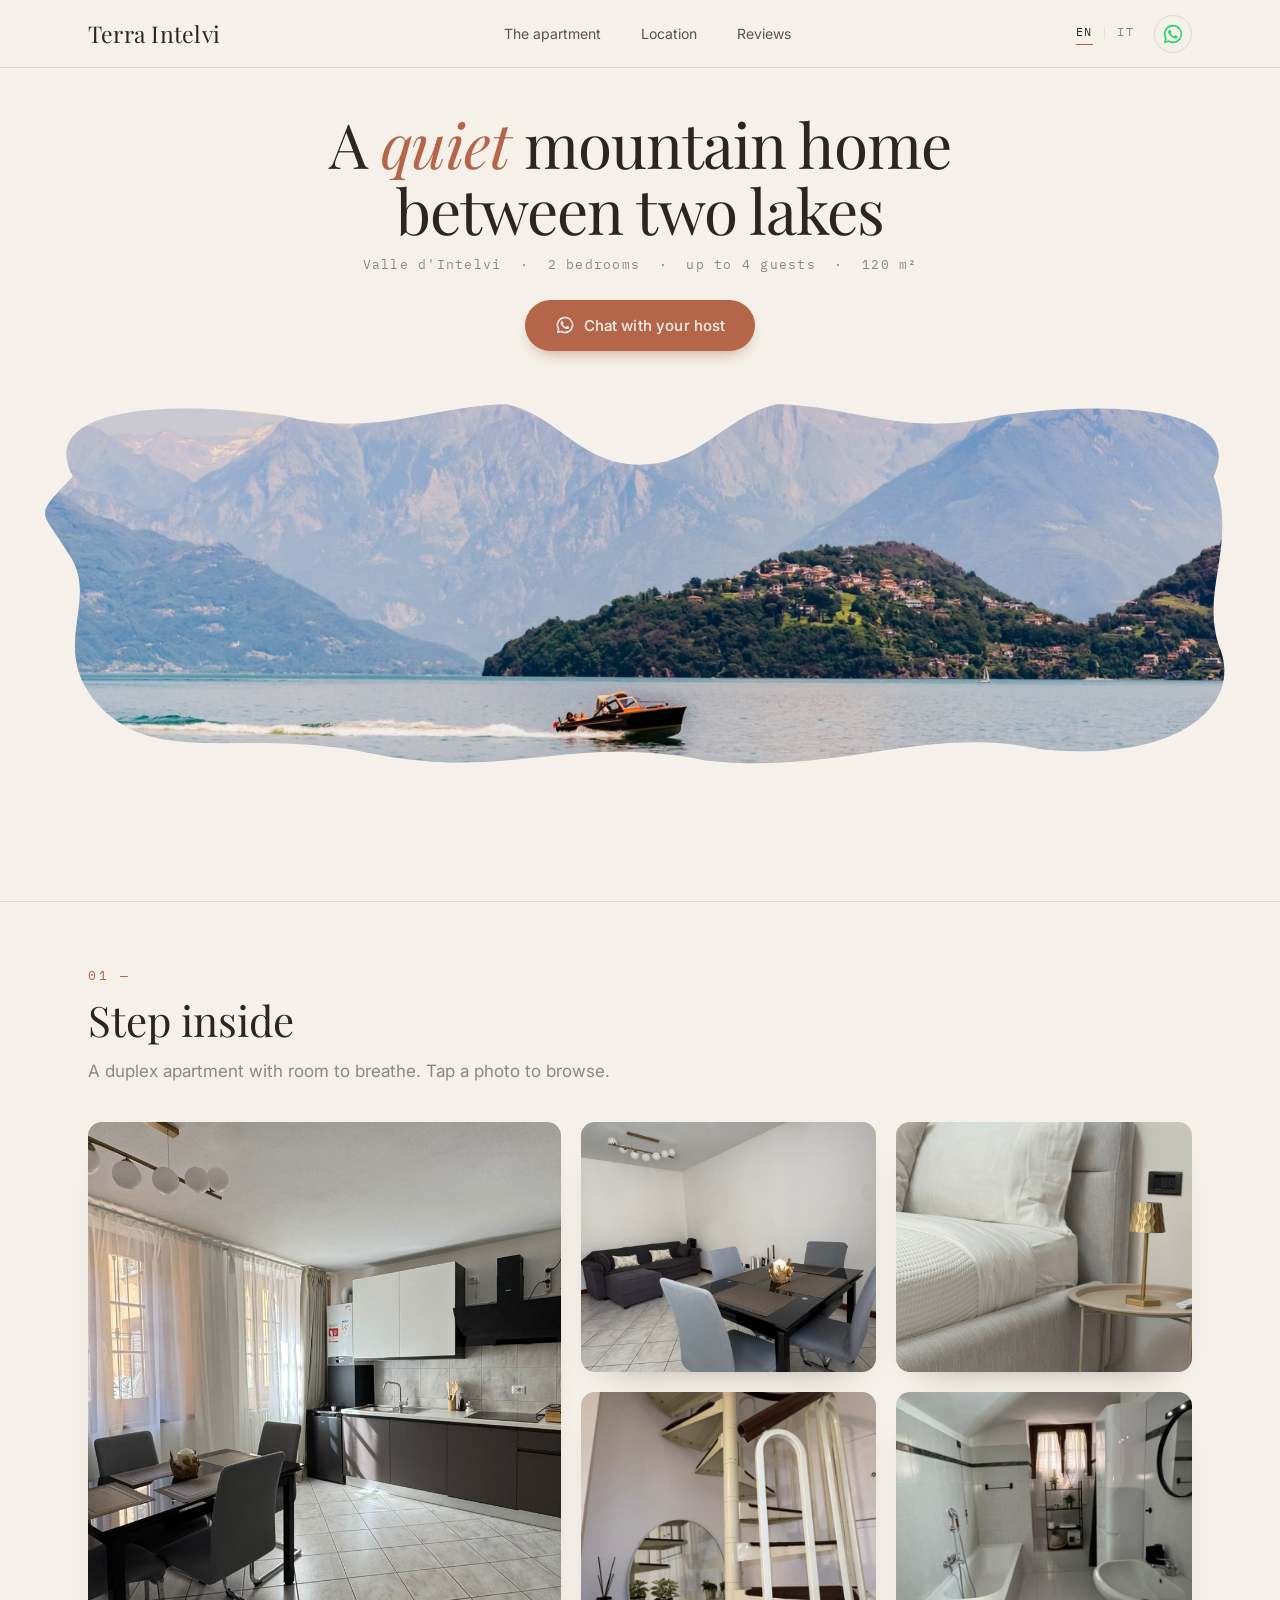
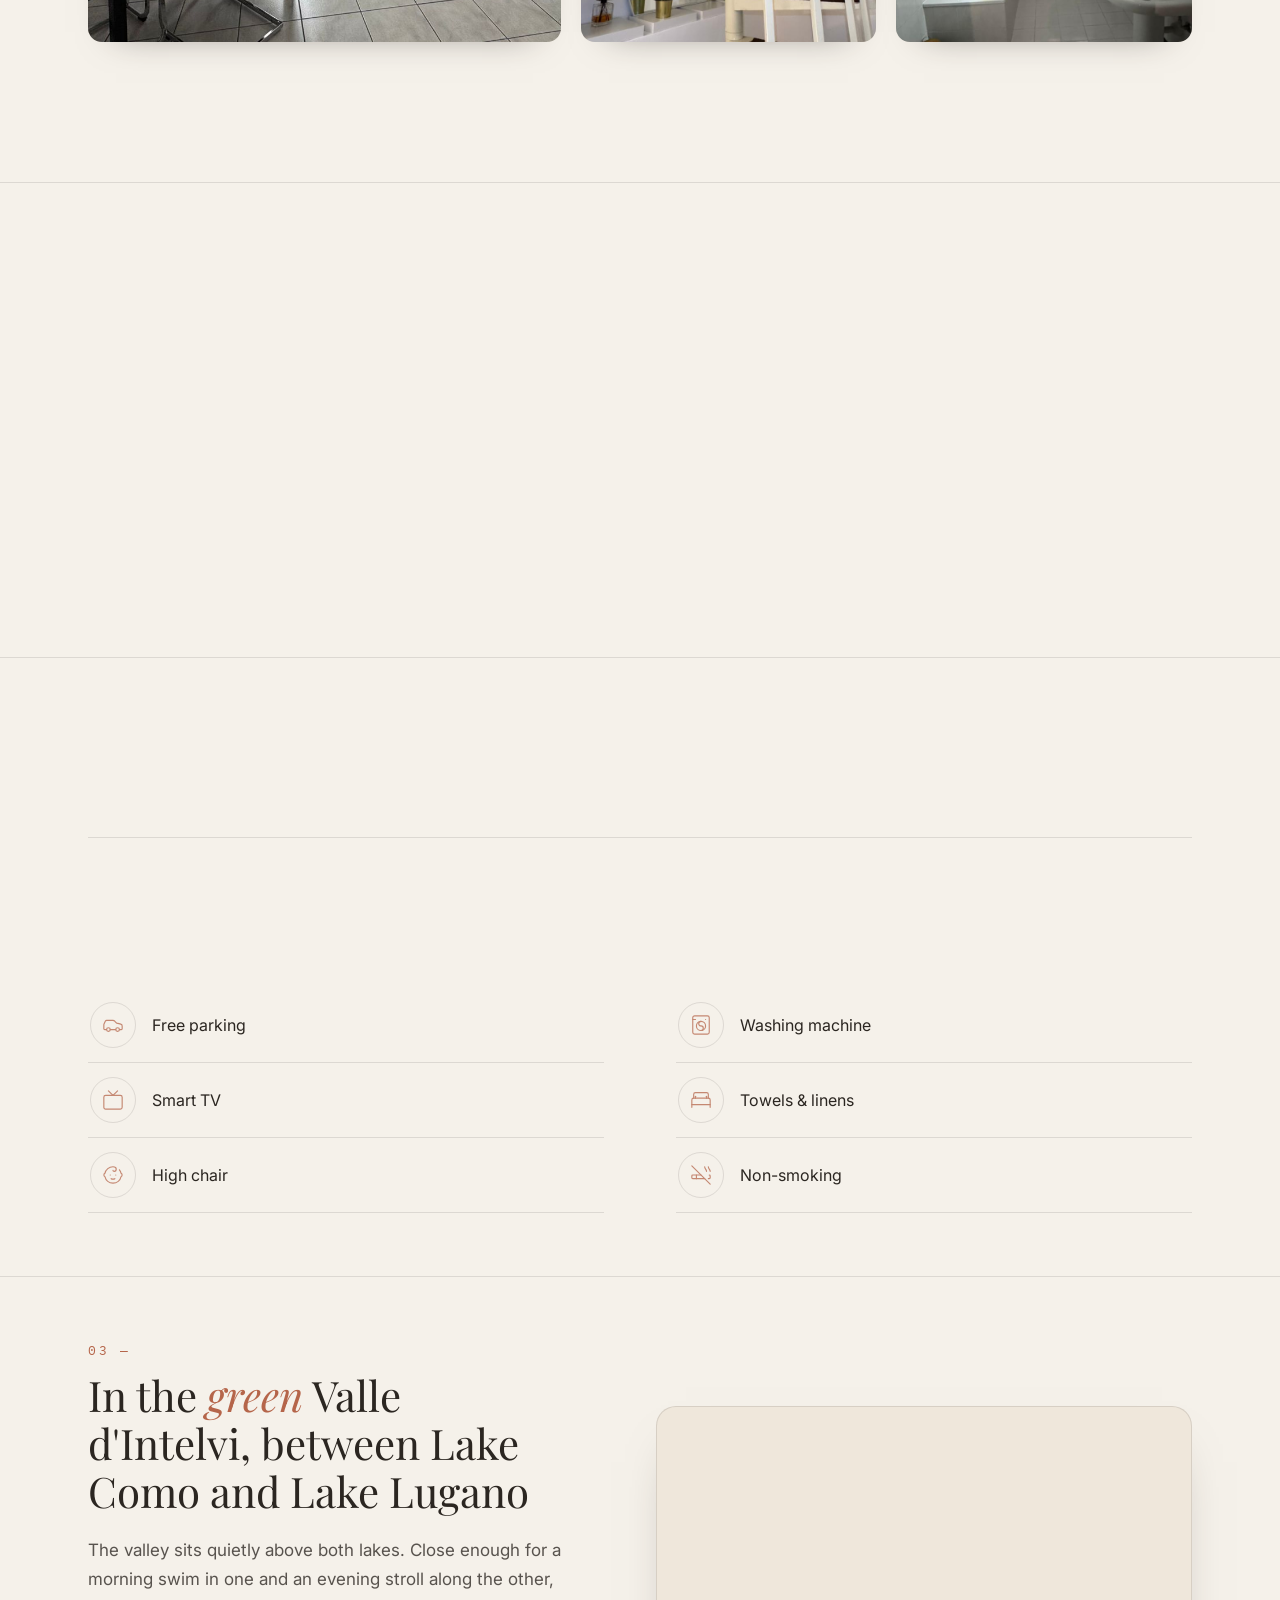
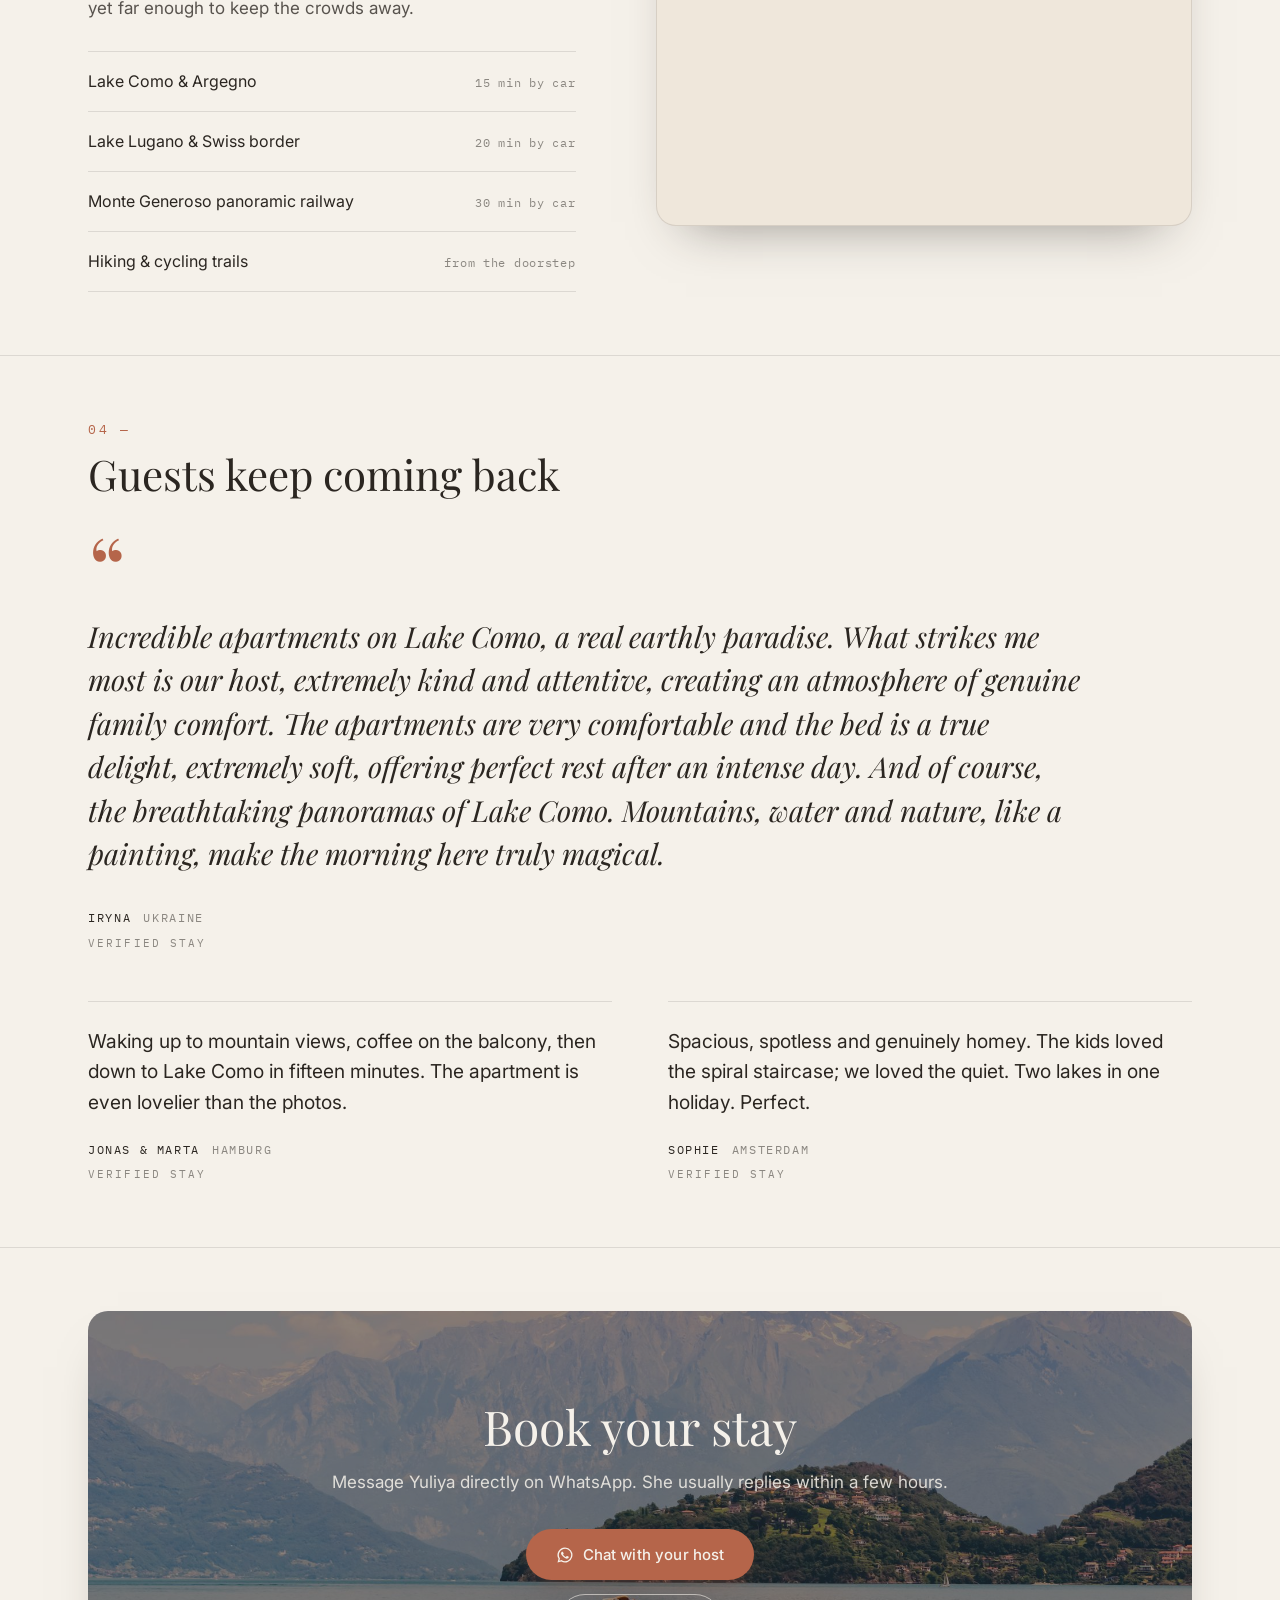
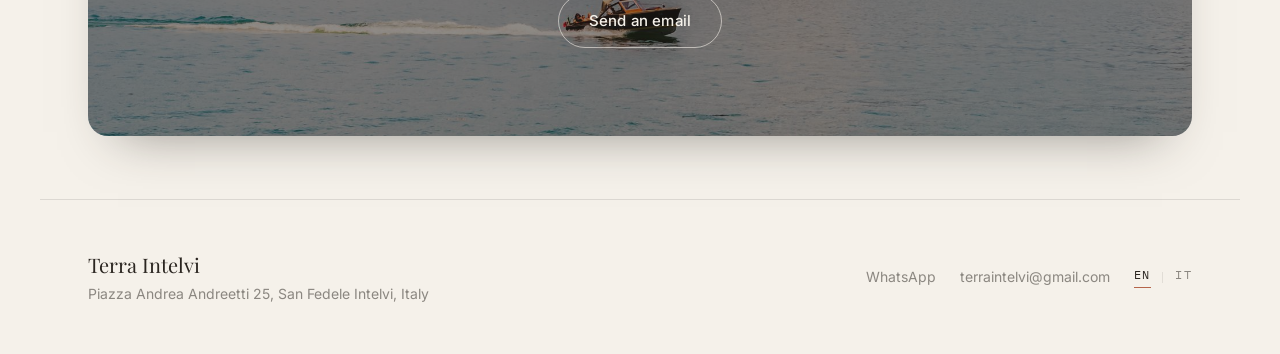
==== Terra Intelvi Landing Page/site/index.html @ f1ad4a48 "Add Google Search Console verification meta tag Co-Authored-By: Claude Opus 5 <noreply@anthropic.com" ====
<!DOCTYPE html>
<html lang="en">
<head>
  <meta charset="UTF-8">
  <meta name="viewport" content="width=device-width, initial-scale=1.0">
  <title>Terra Intelvi — Apartment in Valle d'Intelvi, near Lake Como</title>
  <meta name="description" content="A calm 120m² family apartment between Lake Como and Lake Lugano. Two bedrooms, up to four guests, warm welcome.">
  <meta name="google-site-verification" content="zpuRRS3Jcu4MTK29QXuSIWOsKCP_oNe7l4B52bhbvH0" />
  <!-- Open Graph for link previews (WhatsApp, iMessage, etc.) -->
  <meta property="og:type" content="website">
  <meta property="og:title" content="Terra Intelvi — Apartment in Valle d'Intelvi, near Lake Como">
  <meta property="og:description" content="A calm 120m² family apartment between Lake Como and Lake Lugano. Two bedrooms, up to four guests, warm welcome.">
  <meta property="og:image" content="images/stock/hero-lake.jpg">
  <!-- Favicon: warm paper background, clay TI monogram -->
  <link rel="icon" href="data:image/svg+xml,%3Csvg xmlns='http://www.w3.org/2000/svg' viewBox='0 0 64 64'%3E%3Crect width='64' height='64' rx='14' fill='%23F5F1EA'/%3E%3Ctext x='32' y='43' text-anchor='middle' font-family='Georgia,serif' font-size='30' fill='%23B5654A'%3ETI%3C/text%3E%3C/svg%3E">
  <link rel="preconnect" href="https://fonts.googleapis.com">
  <link rel="preconnect" href="https://fonts.gstatic.com" crossorigin>
  <link href="https://fonts.googleapis.com/css2?family=Playfair+Display:ital,wght@0,400..700;1,400..700&family=Inter:wght@400;500;600&family=IBM+Plex+Mono:wght@400;500&display=swap" rel="stylesheet">
  <link rel="stylesheet" href="styles.css">
</head>
<body>

  <!-- ================= 1. HEADER ================= -->
  <header class="header">
    <div class="container header__inner">
      <a href="#" class="header__brand">Terra Intelvi</a>
      <nav class="header__nav" aria-label="Main">
        <a href="#gallery" data-en="The apartment" data-it="L'appartamento">The apartment</a>
        <a href="#location" data-en="Location" data-it="Dove siamo">Location</a>
        <a href="#reviews" data-en="Reviews" data-it="Recensioni">Reviews</a>
      </nav>
      <div class="header__right">
        <!-- Language toggle — page content only. The WhatsApp icon beside it is
             a separate link and is never part of this switch. -->
        <div class="lang" aria-label="Language">
          <a href="#" data-lang="en" class="is-active" aria-current="true">EN</a>
          <span class="lang__sep">|</span>
          <a href="#" data-lang="it">IT</a>
        </div>
        <a class="btn btn--icon-round" href="https://wa.me/393281196434" target="_blank" rel="noopener" aria-label="Chat with your host on WhatsApp" data-en-aria-label="Chat with your host on WhatsApp" data-it-aria-label="Scrivi al tuo host su WhatsApp">
          <svg width="22" height="22" viewBox="0 0 24 24" fill="currentColor" aria-hidden="true"><path d="M12 2a10 10 0 0 0-8.6 15.1L2 22l5-1.3A10 10 0 1 0 12 2Zm0 18.2a8.2 8.2 0 0 1-4.2-1.2l-.3-.2-3 .8.8-2.9-.2-.3A8.2 8.2 0 1 1 12 20.2Zm4.5-6.1c-.2-.1-1.5-.7-1.7-.8-.2-.1-.4-.1-.6.1-.2.2-.6.8-.8 1-.1.2-.3.2-.5.1a6.7 6.7 0 0 1-3.4-2.9c-.2-.4.3-.4.7-1.3 0-.2 0-.3-.1-.5l-.8-1.8c-.2-.5-.4-.4-.6-.4h-.5c-.2 0-.5.1-.7.3-.9.9-1.1 2.2-.2 3.9a12 12 0 0 0 4.6 4.3c1.7.8 2.4.8 3.2.7.5-.1 1.5-.6 1.7-1.2.2-.6.2-1.1.1-1.2 0-.1-.2-.2-.4-.3Z"/></svg>
        </a>
      </div>
    </div>
  </header>

  <main>

    <!-- ================= 2. HERO ================= -->
    <section class="hero container" aria-label="Terra Intelvi">
      <h1 class="hero__title" data-en="A <em>quiet</em> mountain home<br>between two lakes" data-it="Una <em>tranquilla</em> casa di montagna<br>tra due laghi">A <em>quiet</em> mountain home<br>between two lakes</h1>
      <p class="hero__meta" data-en="Valle d'Intelvi &nbsp;&middot;&nbsp; 2 bedrooms &nbsp;&middot;&nbsp; up to 4 guests &nbsp;&middot;&nbsp; 120 m&sup2;" data-it="Valle d'Intelvi &nbsp;&middot;&nbsp; 2 camere &nbsp;&middot;&nbsp; fino a 4 ospiti &nbsp;&middot;&nbsp; 120 m&sup2;">Valle d'Intelvi &nbsp;&middot;&nbsp; 2 bedrooms &nbsp;&middot;&nbsp; up to 4 guests &nbsp;&middot;&nbsp; 120 m&sup2;</p>
      <!-- CTA sits on clean paper between the meta line and the photo -->
      <div class="hero__cta">
        <a class="btn btn--clay" href="https://wa.me/393281196434" target="_blank" rel="noopener">
          <svg width="20" height="20" viewBox="0 0 24 24" fill="currentColor" aria-hidden="true"><path d="M12 2a10 10 0 0 0-8.6 15.1L2 22l5-1.3A10 10 0 1 0 12 2Zm0 18.2a8.2 8.2 0 0 1-4.2-1.2l-.3-.2-3 .8.8-2.9-.2-.3A8.2 8.2 0 1 1 12 20.2Zm4.5-6.1c-.2-.1-1.5-.7-1.7-.8-.2-.1-.4-.1-.6.1-.2.2-.6.8-.8 1-.1.2-.3.2-.5.1a6.7 6.7 0 0 1-3.4-2.9c-.2-.4.3-.4.7-1.3 0-.2 0-.3-.1-.5l-.8-1.8c-.2-.5-.4-.4-.6-.4h-.5c-.2 0-.5.1-.7.3-.9.9-1.1 2.2-.2 3.9a12 12 0 0 0 4.6 4.3c1.7.8 2.4.8 3.2.7.5-.1 1.5-.6 1.7-1.2.2-.6.2-1.1.1-1.2 0-.1-.2-.2-.4-.3Z"/></svg>
          <span data-en="Chat with your host" data-it="Scrivi al tuo host">Chat with your host</span>
        </a>
      </div>
      <div class="hero__figure">
        <!-- Organic wavy-blob cutout with a slow breathing morph (SMIL, 7s loop).
             The clipPath is in objectBoundingBox units so one path fits any frame
             size; the photo is oversized inside it so the slow scroll parallax
             (script.js) never exposes an edge. -->
        <svg class="hero__clip" width="0" height="0" aria-hidden="true" focusable="false">
          <defs>
            <clipPath id="heroWave" clipPathUnits="objectBoundingBox">
              <path d="M 0.05,0.1939 C 0.0125,0.051 0.1083,0.0204 0.2083,0.0918 C 0.2833,0.1469 0.3333,0.0408 0.3917,0.0653 C 0.4333,0.0857 0.45,0.1939 0.5,0.1939 C 0.55,0.1939 0.5667,0.0857 0.6083,0.0653 C 0.6667,0.0408 0.7167,0.1469 0.7917,0.0918 C 0.8917,0.0204 0.99,0.051 0.9567,0.1939 C 0.975,0.3469 0.9417,0.4388 0.9667,0.5612 C 0.99,0.6939 0.9333,0.8469 0.825,0.7857 C 0.7333,0.7347 0.6667,0.8735 0.5583,0.8122 C 0.45,0.751 0.4,0.8816 0.2917,0.8204 C 0.1833,0.7592 0.1083,0.8571 0.06,0.7184 C 0.0183,0.5918 0.065,0.4898 0.0367,0.3878 C 0.015,0.2857 0.0183,0.2857 0.05,0.1939 Z">
                <animate attributeName="d" dur="7s" repeatCount="indefinite" calcMode="spline" keyTimes="0;0.5;1" keySplines="0.4 0 0.6 1;0.4 0 0.6 1"
                  values="M 0.05,0.1939 C 0.0125,0.051 0.1083,0.0204 0.2083,0.0918 C 0.2833,0.1469 0.3333,0.0408 0.3917,0.0653 C 0.4333,0.0857 0.45,0.1939 0.5,0.1939 C 0.55,0.1939 0.5667,0.0857 0.6083,0.0653 C 0.6667,0.0408 0.7167,0.1469 0.7917,0.0918 C 0.8917,0.0204 0.99,0.051 0.9567,0.1939 C 0.975,0.3469 0.9417,0.4388 0.9667,0.5612 C 0.99,0.6939 0.9333,0.8469 0.825,0.7857 C 0.7333,0.7347 0.6667,0.8735 0.5583,0.8122 C 0.45,0.751 0.4,0.8816 0.2917,0.8204 C 0.1833,0.7592 0.1083,0.8571 0.06,0.7184 C 0.0183,0.5918 0.065,0.4898 0.0367,0.3878 C 0.015,0.2857 0.0183,0.2857 0.05,0.1939 Z;
                          M 0.045,0.2122 C 0.0167,0.0653 0.1183,0.0449 0.215,0.0776 C 0.2883,0.1265 0.3367,0.0571 0.3933,0.0531 C 0.435,0.0776 0.4517,0.1837 0.5,0.1837 C 0.5483,0.1837 0.5683,0.0776 0.61,0.0531 C 0.6683,0.0571 0.7133,0.1265 0.7867,0.0776 C 0.885,0.0449 0.985,0.0653 0.96,0.2122 C 0.98,0.3592 0.95,0.4531 0.9633,0.5755 C 0.985,0.7102 0.9267,0.8286 0.82,0.8 C 0.7267,0.7469 0.66,0.8531 0.5517,0.8245 C 0.4433,0.7673 0.3933,0.8653 0.2867,0.8082 C 0.18,0.7469 0.115,0.8408 0.0667,0.702 C 0.025,0.5755 0.07,0.4735 0.0417,0.3714 C 0.02,0.2776 0.0133,0.302 0.045,0.2122 Z;
                          M 0.05,0.1939 C 0.0125,0.051 0.1083,0.0204 0.2083,0.0918 C 0.2833,0.1469 0.3333,0.0408 0.3917,0.0653 C 0.4333,0.0857 0.45,0.1939 0.5,0.1939 C 0.55,0.1939 0.5667,0.0857 0.6083,0.0653 C 0.6667,0.0408 0.7167,0.1469 0.7917,0.0918 C 0.8917,0.0204 0.99,0.051 0.9567,0.1939 C 0.975,0.3469 0.9417,0.4388 0.9667,0.5612 C 0.99,0.6939 0.9333,0.8469 0.825,0.7857 C 0.7333,0.7347 0.6667,0.8735 0.5583,0.8122 C 0.45,0.751 0.4,0.8816 0.2917,0.8204 C 0.1833,0.7592 0.1083,0.8571 0.06,0.7184 C 0.0183,0.5918 0.065,0.4898 0.0367,0.3878 C 0.015,0.2857 0.0183,0.2857 0.05,0.1939 Z"></animate>
              </path>
            </clipPath>
          </defs>
        </svg>
        <div class="hero__figure-inner">
          <img src="images/stock/hero-lake.jpg" alt="Lake Como seen from the mountains above Valle d'Intelvi">
        </div>
      </div>
    </section>

    <hr class="rule">

    <!-- ================= 3. GALLERY ================= -->
    <section id="gallery" class="container">
      <div class="section-head fade-up">
        <span class="section-num">01 &mdash;</span>
        <h2 data-en="Step inside" data-it="Entra e guarda">Step inside</h2>
        <p data-en="A duplex apartment with room to breathe. Tap a photo to browse." data-it="Un appartamento su due piani, con tutto lo spazio per respirare. Tocca una foto per sfogliare.">A duplex apartment with room to breathe. Tap a photo to browse.</p>
      </div>
      <div class="gallery__preview">
        <button class="gallery__tile gallery__tile--large fade-up" data-photo="Kitchen-1.jpg" aria-label="Open photo gallery, kitchen">
          <img src="images/apartment/Kitchen-1.jpg" alt="Fully equipped kitchen" loading="lazy">
        </button>
        <button class="gallery__tile fade-up" data-photo="Living-dining-1.jpg" aria-label="Open photo gallery, living and dining">
          <img src="images/apartment/Living-dining-1.jpg" alt="Living and dining room" loading="lazy">
        </button>
        <button class="gallery__tile fade-up" data-photo="Bedrooms-1.jpg" aria-label="Open photo gallery, bedrooms">
          <img src="images/apartment/Bedrooms-1.jpg" alt="Restful bedroom" loading="lazy">
        </button>
        <button class="gallery__tile fade-up" data-photo="Spiral-staircase.jpg" aria-label="Open photo gallery, spiral staircase">
          <img src="images/apartment/Spiral-staircase.jpg" alt="Spiral staircase" loading="lazy">
        </button>
        <button class="gallery__tile fade-up" data-photo="Bathroom-2.jpg" aria-label="Open photo gallery, bathroom">
          <img src="images/apartment/Bathroom-2.jpg" alt="Modern bathroom" loading="lazy">
        </button>
      </div>
      <!-- Expanded inline gallery: remaining 13 photos, filled by script.js -->
      <div class="gallery__extra" id="gallery-extra" aria-hidden="true">
        <div class="gallery__extra-grid" id="gallery-extra-grid"></div>
      </div>
      <div class="gallery__more fade-up">
        <button class="btn btn--outline" id="view-all-photos" aria-expanded="false">
          <svg class="icon-grid" width="15" height="15" viewBox="0 0 24 24" fill="none" stroke="currentColor" stroke-width="1.25" stroke-linecap="round" stroke-linejoin="round" aria-hidden="true"><rect width="18" height="18" x="3" y="3" rx="2"/><path d="M3 9h18"/><path d="M3 15h18"/><path d="M9 3v18"/><path d="M15 3v18"/></svg>
          <svg class="icon-up" width="15" height="15" viewBox="0 0 24 24" fill="none" stroke="currentColor" stroke-width="1.25" stroke-linecap="round" stroke-linejoin="round" aria-hidden="true"><path d="m18 15-6-6-6 6"/></svg>
          <span id="view-all-label" data-en="View all 18 photos" data-it="Guarda tutte le 18 foto">View all 18 photos</span>
        </button>
      </div>
    </section>

    <hr class="rule">

    <!-- ================= 4. ABOUT ================= -->
    <section id="about" class="container">
      <div class="about__grid">
        <div class="about__text fade-up">
          <h2 data-en="A home in the <em>green</em>, made for slowing down" data-it="Una casa nel <em>verde</em>, fatta per rallentare">A home in the <em>green</em>, made for slowing down</h2>
          <p data-en="Terra Intelvi is our family apartment in the hills of Valle d'Intelvi, halfway between Lake Como and Lake Lugano. Mornings here start with birdsong and mountain air. Evenings end on the sofa after a day of lakes, trails and long lunches." data-it="Terra Intelvi è l'appartamento della nostra famiglia sulle colline della Valle d'Intelvi, a metà strada tra il Lago di Como e il Lago di Lugano. Qui le mattine iniziano con il canto degli uccelli e l'aria di montagna. Le sere finiscono sul divano, dopo una giornata tra laghi, sentieri e lunghi pranzi.">Terra Intelvi is our family apartment in the hills of Valle d'Intelvi, halfway between Lake Como and Lake Lugano. Mornings here start with birdsong and mountain air. Evenings end on the sofa after a day of lakes, trails and long lunches.</p>
          <p data-en="It's not a hotel. It's a real home, cared for and quietly comfortable, with everything a family of four needs to settle in for a week or more." data-it="Non è un hotel. È una casa vera, curata e silenziosamente confortevole, con tutto ciò che serve a una famiglia di quattro persone per sentirsi a casa per una settimana o più.">It's not a hotel. It's a real home, cared for and quietly comfortable, with everything a family of four needs to settle in for a week or more.</p>
        </div>
        <div class="facts">
          <div class="fact-card fade-up"><div class="fact-card__value">120 m&sup2;</div><div class="fact-card__label" data-en="across two floors" data-it="su due piani">across two floors</div></div>
          <div class="fact-card fade-up"><div class="fact-card__value" data-en="2 bedrooms" data-it="2 camere">2 bedrooms</div><div class="fact-card__label" data-en="up to 4 guests" data-it="fino a 4 ospiti">up to 4 guests</div></div>
          <div class="fact-card fade-up"><div class="fact-card__value" data-en="1 bathroom" data-it="1 bagno">1 bathroom</div><div class="fact-card__label" data-en="modern &amp; bright" data-it="moderno e luminoso">modern &amp; bright</div></div>
          <div class="fact-card fade-up"><div class="fact-card__value" data-en="Self check-in" data-it="Check-in autonomo">Self check-in</div><div class="fact-card__label" data-en="arrive on your time" data-it="arriva quando vuoi">arrive on your time</div></div>
          <div class="tags fade-up">
            <span data-en="Free parking" data-it="Parcheggio gratuito">Free parking</span><span class="dot">&middot;</span>
            <span data-en="Non-smoking" data-it="Non fumatori">Non-smoking</span><span class="dot">&middot;</span>
            <span data-en="Ideal for families" data-it="Ideale per famiglie">Ideal for families</span>
          </div>
        </div>
      </div>
    </section>

    <hr class="rule">

    <!-- ================= 5. AMENITIES ================= -->
    <section id="amenities" class="container">
      <div class="section-head fade-up">
        <span class="section-num">02 &mdash;</span>
        <h2 data-en="Everything you need" data-it="Tutto il necessario">Everything you need</h2>
      </div>
      <div class="amenities__list">
        <div class="amenity fade-up"><span class="amenity__icon"><svg width="22" height="22" viewBox="0 0 24 24" fill="none" stroke-width="1.25" stroke-linecap="round" stroke-linejoin="round"><path d="M12 20h.01"/><path d="M2 8.82a15 15 0 0 1 20 0"/><path d="M5 12.859a10 10 0 0 1 14 0"/><path d="M8.5 16.429a5 5 0 0 1 7 0"/></svg></span><span data-en="Fast WiFi" data-it="WiFi veloce">Fast WiFi</span></div>
        <div class="amenity fade-up"><span class="amenity__icon"><svg width="22" height="22" viewBox="0 0 24 24" fill="none" stroke-width="1.25" stroke-linecap="round" stroke-linejoin="round"><path d="M3 2v7c0 1.1.9 2 2 2h4a2 2 0 0 0 2-2V2"/><path d="M7 2v20"/><path d="M21 15V2a5 5 0 0 0-5 5v6c0 1.1.9 2 2 2h3Zm0 0v7"/></svg></span><span data-en="Full kitchen" data-it="Cucina completa">Full kitchen</span></div>
        <div class="amenity fade-up"><span class="amenity__icon"><svg width="22" height="22" viewBox="0 0 24 24" fill="none" stroke-width="1.25" stroke-linecap="round" stroke-linejoin="round"><path d="M17 21a1 1 0 0 0 1-1v-5.35c0-.457.316-.844.727-1.041a4 4 0 0 0-2.134-7.589 5 5 0 0 0-9.186 0 4 4 0 0 0-2.134 7.588c.411.198.727.585.727 1.041V20a1 1 0 0 0 1 1Z"/><path d="M6 17h12"/></svg></span><span data-en="Dishwasher" data-it="Lavastoviglie">Dishwasher</span></div>
        <div class="amenity fade-up"><span class="amenity__icon"><svg width="22" height="22" viewBox="0 0 24 24" fill="none" stroke-width="1.25" stroke-linecap="round" stroke-linejoin="round"><path d="M10 2v2"/><path d="M14 2v2"/><path d="M16 8a1 1 0 0 1 1 1v8a4 4 0 0 1-4 4H7a4 4 0 0 1-4-4V9a1 1 0 0 1 1-1h14a4 4 0 1 1 0 8h-1"/><path d="M6 2v2"/></svg></span><span data-en="Coffee machine" data-it="Macchina del caffè">Coffee machine</span></div>
        <div class="amenity fade-up"><span class="amenity__icon"><svg width="22" height="22" viewBox="0 0 24 24" fill="none" stroke-width="1.25" stroke-linecap="round" stroke-linejoin="round"><path d="M19 17h2c.6 0 1-.4 1-1v-3c0-.9-.7-1.7-1.5-1.9C18.7 10.6 16 10 16 10s-1.3-1.4-2.2-2.3c-.5-.4-1.1-.7-1.8-.7H5c-.6 0-1.1.4-1.4.9l-1.4 2.9A3.7 3.7 0 0 0 2 12v4c0 .6.4 1 1 1h2"/><circle cx="7" cy="17" r="2"/><path d="M9 17h6"/><circle cx="17" cy="17" r="2"/></svg></span><span data-en="Free parking" data-it="Parcheggio gratuito">Free parking</span></div>
        <div class="amenity fade-up"><span class="amenity__icon"><svg width="22" height="22" viewBox="0 0 24 24" fill="none" stroke-width="1.25" stroke-linecap="round" stroke-linejoin="round"><path d="M3 6h3"/><path d="M17 6h.01"/><rect width="18" height="20" x="3" y="2" rx="2"/><circle cx="12" cy="13" r="5"/><path d="M12 18a2.5 2.5 0 0 0 0-5 2.5 2.5 0 0 1 0-5"/></svg></span><span data-en="Washing machine" data-it="Lavatrice">Washing machine</span></div>
        <div class="amenity fade-up"><span class="amenity__icon"><svg width="22" height="22" viewBox="0 0 24 24" fill="none" stroke-width="1.25" stroke-linecap="round" stroke-linejoin="round"><rect width="20" height="15" x="2" y="7" rx="2" ry="2"/><polyline points="17 2 12 7 7 2"/></svg></span><span data-en="Smart TV" data-it="Smart TV">Smart TV</span></div>
        <div class="amenity fade-up"><span class="amenity__icon"><svg width="22" height="22" viewBox="0 0 24 24" fill="none" stroke-width="1.25" stroke-linecap="round" stroke-linejoin="round"><path d="M2 20v-8a2 2 0 0 1 2-2h16a2 2 0 0 1 2 2v8"/><path d="M4 10V6a2 2 0 0 1 2-2h12a2 2 0 0 1 2 2v4"/><path d="M2 17h20"/><path d="M6 8v2"/><path d="M18 8v2"/></svg></span><span data-en="Towels &amp; linens" data-it="Asciugamani e biancheria">Towels &amp; linens</span></div>
        <div class="amenity fade-up"><span class="amenity__icon"><svg width="22" height="22" viewBox="0 0 24 24" fill="none" stroke-width="1.25" stroke-linecap="round" stroke-linejoin="round"><path d="M9 12h.01"/><path d="M15 12h.01"/><path d="M10 16c.5.3 1.2.5 2 .5s1.5-.2 2-.5"/><path d="M19 6.3a9 9 0 0 1 1.8 3.9 2 2 0 0 1 0 3.6 9 9 0 0 1-17.6 0 2 2 0 0 1 0-3.6A9 9 0 0 1 12 3c2 0 3.5 1.1 3.5 2.5s-.9 2.5-2 2.5c-.8 0-1.5-.4-1.5-1"/></svg></span><span data-en="High chair" data-it="Seggiolone">High chair</span></div>
        <div class="amenity fade-up"><span class="amenity__icon"><svg width="22" height="22" viewBox="0 0 24 24" fill="none" stroke-width="1.25" stroke-linecap="round" stroke-linejoin="round"><path d="M12 12H3a1 1 0 0 0-1 1v2a1 1 0 0 0 1 1h13"/><path d="M18 8c0-2.5-2-2.5-2-5"/><path d="m2 2 20 20"/><path d="M21 12a1 1 0 0 1 1 1v2a1 1 0 0 1-1 1h-1"/><path d="M22 8c0-2.5-2-2.5-2-5"/><path d="M7 12v4"/></svg></span><span data-en="Non-smoking" data-it="Non fumatori">Non-smoking</span></div>
      </div>
    </section>

    <hr class="rule">

    <!-- ================= 6. LOCATION ================= -->
    <section id="location" class="container">
      <div class="location__grid">
        <div class="location__text fade-up">
          <span class="section-num">03 &mdash;</span>
          <h2 data-en="In the <em>green</em> Valle d'Intelvi, between Lake Como and Lake Lugano" data-it="Nella <em>verde</em> Valle d'Intelvi, tra il Lago di Como e il Lago di Lugano">In the <em>green</em> Valle d'Intelvi, between Lake Como and Lake Lugano</h2>
          <p data-en="The valley sits quietly above both lakes. Close enough for a morning swim in one and an evening stroll along the other, yet far enough to keep the crowds away." data-it="La valle si affaccia in silenzio su entrambi i laghi. Abbastanza vicina per un bagno la mattina in uno e una passeggiata la sera lungo l'altro, ma lontana quel tanto che basta per lasciarsi la folla alle spalle.">The valley sits quietly above both lakes. Close enough for a morning swim in one and an evening stroll along the other, yet far enough to keep the crowds away.</p>
          <div class="location__list">
            <div class="location__item"><span data-en="Lake Como &amp; Argegno" data-it="Lago di Como e Argegno">Lake Como &amp; Argegno</span><span data-en="15 min by car" data-it="15 min in auto">15 min by car</span></div>
            <div class="location__item"><span data-en="Lake Lugano &amp; Swiss border" data-it="Lago di Lugano e confine svizzero">Lake Lugano &amp; Swiss border</span><span data-en="20 min by car" data-it="20 min in auto">20 min by car</span></div>
            <div class="location__item"><span data-en="Monte Generoso panoramic railway" data-it="Ferrovia panoramica del Monte Generoso">Monte Generoso panoramic railway</span><span data-en="30 min by car" data-it="30 min in auto">30 min by car</span></div>
            <div class="location__item"><span data-en="Hiking &amp; cycling trails" data-it="Sentieri e piste ciclabili">Hiking &amp; cycling trails</span><span data-en="from the doorstep" data-it="a due passi da casa">from the doorstep</span></div>
          </div>
        </div>
        <div class="location__map fade-up">
          <iframe
            src="https://www.google.com/maps?q=Piazza+Andrea+Andreetti%2C+25%2C+San+Fedele+Intelvi+%28Valle+d%27Intelvi%29%2C+Italy&output=embed"
            title="Map showing Terra Intelvi's location in San Fedele Intelvi"
            data-en-title="Map showing Terra Intelvi's location in San Fedele Intelvi"
            data-it-title="Mappa con la posizione di Terra Intelvi a San Fedele Intelvi"
            loading="lazy"
            referrerpolicy="no-referrer-when-downgrade"
            allowfullscreen></iframe>
        </div>
      </div>
    </section>

    <hr class="rule">

    <!-- ================= 7. REVIEWS ================= -->
    <section id="reviews" class="container">
      <div class="reviews__head fade-up">
        <span class="section-num">04 &mdash;</span>
        <h2 data-en="Guests keep coming back" data-it="Gli ospiti tornano sempre volentieri">Guests keep coming back</h2>
      </div>
      <div class="reviews__spread">
        <!-- Lead review, set as a pull-quote -->
        <article class="review-lead fade-up">
          <div class="review-lead__mark">&ldquo;</div>
          <p data-en="Incredible apartments on Lake Como, a real earthly paradise. What strikes me most is our host, extremely kind and attentive, creating an atmosphere of genuine family comfort. The apartments are very comfortable and the bed is a true delight, extremely soft, offering perfect rest after an intense day. And of course, the breathtaking panoramas of Lake Como. Mountains, water and nature, like a painting, make the morning here truly magical." data-it="Appartamenti incredibili sul Lago di Como, un vero paradiso terrestre. Quello che colpisce di più è la nostra host, gentilissima e attenta, capace di creare un'atmosfera di autentico calore familiare. Gli appartamenti sono comodissimi e il letto è una vera delizia, morbidissimo, che regala un riposo perfetto dopo una giornata intensa. E poi, naturalmente, i panorami mozzafiato sul Lago di Como. Montagne, acqua e natura, come in un quadro: qui la mattina è davvero magica.">Incredible apartments on Lake Como, a real earthly paradise. What strikes me most is our host, extremely kind and attentive, creating an atmosphere of genuine family comfort. The apartments are very comfortable and the bed is a true delight, extremely soft, offering perfect rest after an intense day. And of course, the breathtaking panoramas of Lake Como. Mountains, water and nature, like a painting, make the morning here truly magical.</p>
          <footer>
            <div class="review__by"><span class="review-lead__name">Iryna</span><span class="review-lead__origin" data-en="Ukraine" data-it="Ucraina">Ukraine</span></div>
            <span class="review-meta" data-en="Verified stay" data-it="Soggiorno verificato">Verified stay</span>
          </footer>
        </article>
        <div class="reviews__side">
          <!-- PLACEHOLDER REVIEW -->
          <article class="review-note fade-up">
            <p data-en="Waking up to mountain views, coffee on the balcony, then down to Lake Como in fifteen minutes. The apartment is even lovelier than the photos." data-it="Svegliarsi con la vista sulle montagne, il caffè in balcone e poi giù al Lago di Como in un quarto d'ora. L'appartamento è ancora più bello che nelle foto.">Waking up to mountain views, coffee on the balcony, then down to Lake Como in fifteen minutes. The apartment is even lovelier than the photos.</p>
            <footer>
              <div class="review__by"><span class="review-note__name">Jonas &amp; Marta</span><span class="review-note__origin" data-en="Hamburg" data-it="Amburgo">Hamburg</span></div>
              <span class="review-meta" data-en="Verified stay" data-it="Soggiorno verificato">Verified stay</span>
            </footer>
          </article>
          <!-- PLACEHOLDER REVIEW -->
          <article class="review-note fade-up">
            <p data-en="Spacious, spotless and genuinely homey. The kids loved the spiral staircase; we loved the quiet. Two lakes in one holiday. Perfect." data-it="Spazioso, impeccabile e davvero accogliente. I bambini hanno adorato la scala a chiocciola, noi il silenzio. Due laghi in una sola vacanza. Perfetto.">Spacious, spotless and genuinely homey. The kids loved the spiral staircase; we loved the quiet. Two lakes in one holiday. Perfect.</p>
            <footer>
              <div class="review__by"><span class="review-note__name">Sophie</span><span class="review-note__origin" data-en="Amsterdam" data-it="Amsterdam">Amsterdam</span></div>
              <span class="review-meta" data-en="Verified stay" data-it="Soggiorno verificato">Verified stay</span>
            </footer>
          </article>
        </div>
      </div>
    </section>

    <hr class="rule">

    <!-- ================= 8. CLOSING CTA ================= -->
    <section id="book" class="container">
      <div class="cta fade-up">
        <div class="cta__inner">
          <h2 data-en="Book your stay" data-it="Prenota il tuo soggiorno">Book your stay</h2>
          <p data-en="Message Yuliya directly on WhatsApp. She usually replies within a few hours." data-it="Scrivi direttamente a Yuliya su WhatsApp. Di solito risponde nel giro di poche ore.">Message Yuliya directly on WhatsApp. She usually replies within a few hours.</p>
          <div class="cta__actions">
            <a class="btn" href="https://wa.me/393281196434" target="_blank" rel="noopener">
              <svg width="18" height="18" viewBox="0 0 24 24" fill="currentColor" aria-hidden="true"><path d="M12 2a10 10 0 0 0-8.6 15.1L2 22l5-1.3A10 10 0 1 0 12 2Zm0 18.2a8.2 8.2 0 0 1-4.2-1.2l-.3-.2-3 .8.8-2.9-.2-.3A8.2 8.2 0 1 1 12 20.2Zm4.5-6.1c-.2-.1-1.5-.7-1.7-.8-.2-.1-.4-.1-.6.1-.2.2-.6.8-.8 1-.1.2-.3.2-.5.1a6.7 6.7 0 0 1-3.4-2.9c-.2-.4.3-.4.7-1.3 0-.2 0-.3-.1-.5l-.8-1.8c-.2-.5-.4-.4-.6-.4h-.5c-.2 0-.5.1-.7.3-.9.9-1.1 2.2-.2 3.9a12 12 0 0 0 4.6 4.3c1.7.8 2.4.8 3.2.7.5-.1 1.5-.6 1.7-1.2.2-.6.2-1.1.1-1.2 0-.1-.2-.2-.4-.3Z"/></svg>
              <span data-en="Chat with your host" data-it="Scrivi al tuo host">Chat with your host</span>
            </a>
            <a class="btn btn--ghost-light" href="mailto:terraintelvi@gmail.com" data-en="Send an email" data-it="Scrivi un'email">Send an email</a>
          </div>
        </div>
      </div>
    </section>

    <!-- ================= 9. FOOTER ================= -->
    <footer class="footer">
      <div class="container footer__inner">
        <div>
          <div class="footer__brand">Terra Intelvi</div>
          <div data-en="Piazza Andrea Andreetti 25, San Fedele Intelvi, Italy" data-it="Piazza Andrea Andreetti 25, San Fedele Intelvi, Italia">Piazza Andrea Andreetti 25, San Fedele Intelvi, Italy</div>
        </div>
        <div class="footer__links">
          <a href="https://wa.me/393281196434" target="_blank" rel="noopener">WhatsApp</a>
          <a href="mailto:terraintelvi@gmail.com">terraintelvi@gmail.com</a>
          <div class="lang">
            <a href="#" data-lang="en" class="is-active" aria-current="true">EN</a>
            <span class="lang__sep">|</span>
            <a href="#" data-lang="it">IT</a>
          </div>
        </div>
      </div>
    </footer>

  </main>

  <!-- ================= LIGHTBOX ================= -->
  <div class="lightbox" id="lightbox" role="dialog" aria-modal="true" aria-label="Photo viewer">
    <span class="lightbox__counter">1 / 18</span>
    <button class="lightbox__btn lightbox__close" aria-label="Close">
      <svg width="20" height="20" viewBox="0 0 24 24" fill="none" stroke="currentColor" stroke-width="1.25" stroke-linecap="round"><path d="M18 6 6 18"/><path d="m6 6 12 12"/></svg>
    </button>
    <button class="lightbox__btn lightbox__prev" aria-label="Previous photo">
      <svg width="22" height="22" viewBox="0 0 24 24" fill="none" stroke="currentColor" stroke-width="1.25" stroke-linecap="round" stroke-linejoin="round"><path d="m15 18-6-6 6-6"/></svg>
    </button>
    <button class="lightbox__btn lightbox__next" aria-label="Next photo">
      <svg width="22" height="22" viewBox="0 0 24 24" fill="none" stroke="currentColor" stroke-width="1.25" stroke-linecap="round" stroke-linejoin="round"><path d="m9 18 6-6-6-6"/></svg>
    </button>
    <img class="lightbox__img" alt="">
  </div>

  <script src="script.js"></script>
</body>
</html>
---- Terra Intelvi Landing Page/site/styles.css ----
/* ==========================================================================
   Terra Intelvi — styles.css
   Editorial / travel-magazine visual language.
   Three colours only: warm paper, deep ink, one clay accent.
   Mobile-first. 8px spacing grid.
   ========================================================================== */

/* ---------- Design tokens ---------- */
:root {
  /* Palette */
  --paper: #F5F1EA;          /* warm paper base — never pure white */
  --ink: #2B2621;            /* deep warm brown-black — never pure black */
  --clay: #B5654A;           /* weathered terracotta — the one accent */
  --clay-deep: #9A5138;      /* accent, pressed/hover state */
  --card: #EFE7DB;           /* barely darker than paper, for card fills */
  --hairline: rgba(43, 38, 33, 0.12);
  --whatsapp: #25D366;       /* the one green allowed on the page */

  /* Ink at reduced strength — softness without a second grey */
  --ink-soft: rgba(43, 38, 33, 0.78);
  --ink-faint: rgba(43, 38, 33, 0.52);

  /* Shape */
  --radius: 14px;            /* text cards */
  --radius-lg: 20px;         /* photos, map, large frames */
  --section-pad: clamp(56px, 7vh, 88px);
  /* Sticky header height: 38px control + 2 x 14px padding + 1px hairline.
     The hero subtracts it so the two together are exactly one screen. */
  --nav-h: 67px;

  /* Only photographs cast a shadow. Text surfaces never do. */
  --shadow-photo: 0 26px 50px -30px rgba(43, 38, 33, 0.5);
  --shadow-btn: 0 8px 18px -10px rgba(154, 81, 56, 0.75);

  --font-serif: 'Playfair Display', Georgia, serif;
  --font-sans: 'Inter', -apple-system, sans-serif;
  --font-mono: 'IBM Plex Mono', ui-monospace, SFMono-Regular, Menlo, monospace;
}

/* ---------- Reset & base ---------- */
*, *::before, *::after { box-sizing: border-box; }

html { scroll-behavior: smooth; }

body {
  margin: 0;
  background: var(--paper);
  color: var(--ink-soft);
  font-family: var(--font-sans);
  font-size: 17px;
  line-height: 1.7;
  -webkit-font-smoothing: antialiased;
}

img { display: block; max-width: 100%; }

a { color: var(--ink); text-decoration: none; transition: color 0.3s ease; }
a:hover { color: var(--clay); }

h1, h2, h3 {
  font-family: var(--font-serif);
  font-weight: 400;
  color: var(--ink);
  line-height: 1.14;
  margin: 0;
  text-wrap: balance;
}

/* Italic accents inside headings — one word, set in clay */
h1 em, h2 em {
  font-style: italic;
  font-weight: 400;
  color: var(--clay);
}

/* Monospace section number: "01 —".
   Sits tight above its heading so the two read as one unit, not two blocks. */
.section-num {
  display: block;
  font-family: var(--font-mono);
  font-size: 13px;
  font-weight: 400;
  letter-spacing: 0.2em;
  color: var(--clay);
  margin-bottom: 10px;
}

::selection { background: var(--clay); color: var(--paper); }

/* Hairline rhythm between major sections */
.rule {
  height: 0;
  margin: 0;
  border: 0;
  border-top: 1px solid var(--hairline);
}

/* ---------- Layout container ---------- */
.container {
  width: 100%;
  max-width: 1200px;
  margin-left: auto;
  margin-right: auto;
  padding: 0 48px;
}

/* Every section is a normal flow block: no negative margins, no overlap.
   Uses section.container so it outranks the .container padding reset.
   margin: 0 auto (not margin: 0) so it doesn't cancel the centering
   margins .container already sets. */
section.container { margin: 0 auto; padding: var(--section-pad) 48px; }
/* Phones: one gutter value, stated as longhands so both sides are provably
   equal. Anything that used to break out of this box is pulled back inside it
   below, so the document is never wider than the viewport — a single pixel of
   horizontal overflow shifts every section left on a phone. */
@media (max-width: 719px) {
  .container { padding-left: 20px; padding-right: 20px; }
  section.container { padding-left: 20px; padding-right: 20px; }
}
/* The hero owns exactly one screen: header + hero = 100vh, and everything
   inside it (title, meta, CTA, photo) is balanced in that column.
   align-items stays `stretch`, NOT `center`: the photo frame breaks out of the
   container and derives its width from the figure's full width — centring the
   items would shrink-wrap the figure and collapse that math. Horizontal
   centring comes from .hero { text-align: center } instead. */
.hero.container {
  min-height: calc(100vh - var(--nav-h));
  display: flex;
  flex-direction: column;
  justify-content: center;
  align-items: stretch;
  padding-top: 24px;
  padding-bottom: 40px;
}

/* ---------- Buttons ---------- */
.btn {
  display: inline-flex;
  align-items: center;
  gap: 9px;
  background: var(--clay);
  color: var(--paper);
  font-family: var(--font-sans);
  font-size: 15px;
  font-weight: 500;
  letter-spacing: 0.01em;
  padding: 13px 30px;
  border-radius: 999px;
  border: none;
  cursor: pointer;
  box-shadow: var(--shadow-btn);
  transition: background 0.4s ease, color 0.4s ease, border-color 0.4s ease;
}
.btn:hover { background: var(--clay-deep); color: var(--paper); }
.btn svg { flex-shrink: 0; }

/* Hero CTA: solid clay pill, compact */
.btn--clay {
  background: var(--clay);
  color: var(--paper);
  padding: 13px 30px;
  font-size: 15px;
  white-space: nowrap;
}

/* Compact round icon button (navbar WhatsApp).
   gap:0 + justify-content keep the glyph optically centred in the circle.
   The glyph keeps WhatsApp's own green — the only green on the page. */
.btn--icon-round {
  display: flex;
  width: 38px;
  height: 38px;
  padding: 0;
  gap: 0;
  align-items: center;
  justify-content: center;
  border-radius: 50%;
  background: transparent;
  color: var(--whatsapp);
  border: 1px solid var(--hairline);
  box-shadow: none;
  flex-shrink: 0;
  transition: border-color 0.4s ease, background 0.4s ease;
}
/* block display removes the inline baseline gap, so the glyph sits dead centre */
.btn--icon-round svg { display: block; }
.btn--icon-round:hover { background: transparent; color: var(--whatsapp); border-color: var(--clay); }

/* Secondary: thin clay outline */
.btn--outline {
  background: transparent;
  color: var(--clay);
  border: 1px solid var(--clay);
  box-shadow: none;
}
.btn--outline:hover {
  background: transparent;
  color: var(--clay-deep);
  border-color: var(--clay-deep);
}

/* Secondary on photo backgrounds: thin paper outline, reads below the main CTA */
.btn--ghost-light {
  background: transparent;
  color: var(--paper);
  border: 1px solid rgba(245, 241, 234, 0.6);
  box-shadow: none;
}
.btn--ghost-light:hover {
  background: rgba(245, 241, 234, 0.1);
  color: var(--paper);
  border-color: var(--paper);
}

/* ---------- Scroll animation — a long, clearly visible rise, no bounce ----------
   48px of travel over 1s on a decelerating curve: far enough to read as motion,
   slow enough that it never looks like a repaint glitch. */
.fade-up {
  opacity: 0;
  transform: translateY(48px);
  transition: opacity 1s cubic-bezier(0.16, 1, 0.3, 1),
              transform 1s cubic-bezier(0.16, 1, 0.3, 1);
  transition-delay: var(--stagger, 0ms);
}
.fade-up.is-visible { opacity: 1; transform: none; }

@media (prefers-reduced-motion: reduce) {
  .fade-up { opacity: 1; transform: none; transition: none; }
  .hero__figure img { transform: none !important; }
  html { scroll-behavior: auto; }
}

/* ==========================================================================
   1. Header
   ========================================================================== */
.header {
  position: sticky;
  top: 0;
  z-index: 50;
  background: var(--paper);
  border-bottom: 1px solid var(--hairline);
  transition: background 0.4s ease;
}
/* Once the page has moved, let content pass under a soft blur */
.header.is-scrolled {
  background: rgba(245, 241, 234, 0.82);
  backdrop-filter: blur(12px);
  -webkit-backdrop-filter: blur(12px);
}

.header__inner {
  display: flex;
  align-items: center;
  justify-content: space-between;
  gap: 16px;
  padding-top: 14px;
  padding-bottom: 14px;
}

.header__brand {
  font-family: var(--font-serif);
  font-size: 23px;
  letter-spacing: 0.01em;
  color: var(--ink);
}
.header__brand:hover { color: var(--ink); }

.header__nav { display: none; }

.header__right { display: flex; align-items: center; gap: 20px; }

.lang {
  display: flex;
  align-items: center;
  gap: 8px;
  font-family: var(--font-mono);
  font-size: 12px;
  font-weight: 400;
  letter-spacing: 0.12em;
}
.lang__sep { color: var(--hairline); }
.lang a { color: var(--ink-faint); padding-bottom: 2px; border-bottom: 1px solid transparent; }
.lang a:hover { color: var(--clay); }
.lang a.is-active { color: var(--ink); border-bottom-color: var(--clay); }

.header .btn { padding: 10px 20px; font-size: 14px; }
.header .btn--icon-round { padding: 0; width: 38px; height: 38px; margin-left: auto; }

@media (min-width: 900px) {
  .header__nav {
    display: flex;
    gap: 40px;
    font-size: 14px;
    font-weight: 400;
  }
  .header__nav a { color: var(--ink-soft); }
  .header__nav a:hover { color: var(--clay); }
}

/* ==========================================================================
   2. Hero — must fit within the first screen on desktop
   ========================================================================== */
.hero { text-align: center; }

/* Sized so the two-line title costs ~131px, not ~165px — the single biggest
   vertical saving in the hero. */
.hero__title {
  font-size: clamp(40px, 5vw, 62px);
  letter-spacing: -0.015em;
  line-height: 1.06;
}

.hero__meta {
  font-family: var(--font-mono);
  font-size: 12.5px;
  color: var(--ink-faint);
  letter-spacing: 0.1em;
  margin: 12px 0 0;
}

/* One source of truth for the photo frame's width. The height budget below it
   is what is left of the screen once the header, title, meta, CTA and the
   hero's own padding are paid for — measured at ~393px on a 1440x900 laptop,
   rounded up to 420px for headroom (longer IT strings, fallback fonts).
   2.69 is the frame's own ratio (1320/490), so the width this term yields and
   the max-height cap below always agree and the blob is never squashed.
   max(320px, …) keeps the photo present on very short viewports. */
.hero { --frame-w: min(124%, calc(100vw - 32px), max(320px, calc((100vh - 420px) * 2.69)), 1480px); }

/* Clean paper between the meta line and the photo: no overlap, no negative
   margin, no z-index. The default clay glow is enough here. */
.hero__cta { margin: 24px 0 0; }

.hero__figure { text-align: center; margin-top: 28px; }
/* The clipPath carrier is layout-inert */
.hero__clip { position: absolute; width: 0; height: 0; }
/* Wrapper carries the sizing and the wavy-blob cutout */
.hero__figure-inner {
  position: relative;
  left: 50%;
  transform: translateX(-50%); /* stays centred even when it breaks out of the container */
  /* Panoramic frame, ~24% wider than the container box. The 100vw and 100vh terms
     keep the breakout from causing horizontal scroll or pushing past the fold —
     the 340px term covers the header, heading and meta above it (the CTA below
     costs nothing, it is pulled back onto the frame); 2.9 is the width the
     remaining height can afford. */
  width: var(--frame-w);
  aspect-ratio: 1320 / 490;
  /* Hard ceiling on the leftover space, matching the 420px budget above. The
     photo can only ever fill what the text and CTA did not use, so the wavy
     bottom edge always lands above the fold. */
  max-height: max(180px, calc(100vh - 420px));
  /* Organic wavy blob: irregular flowing edges on all four sides.
     No radius or shadow — a clip-path would crop both anyway. */
  clip-path: url(#heroWave);
  overflow: hidden;
  background: var(--card);
}
/* Oversized 6% top and bottom so the parallax shift never uncovers an edge */
.hero__figure-inner img {
  position: absolute;
  top: -6%;
  left: 0;
  width: 100%;
  height: 112%;
  object-fit: cover;
  will-change: transform;
}

@media (max-width: 719px) {
  /* Phones: don't force one screen. Mobile 100vh is unreliable (the URL bar
     changes it mid-scroll) and the taller 4:3 frame would be cropped by the
     desktop height budget, so both constraints are lifted here.
     Still a flex column, but only so the CTA can be reordered: on a phone the
     thumb is at the bottom, so the button follows the photo instead of sitting
     between the meta line and it. Reading order stays title → meta → photo →
     button; the DOM order (and therefore desktop) is untouched. */
  .hero.container {
    min-height: 0;
    display: flex;
    flex-direction: column;
    justify-content: flex-start;
    padding-top: 20px;
  }
  /* Small margin because the blob's wavy bottom edge already leaves ~40px of
     optical space inside the frame */
  .hero__cta { order: 1; margin-top: 8px; }
  /* No breakout on phones: the frame lines up with the text gutter, so the
     photo can never push the document past the viewport width. */
  .hero__figure-inner {
    aspect-ratio: 4 / 3;
    max-height: none;
    width: 100%;
    left: auto;
    transform: none;
  }
  .hero__figure { margin-top: 24px; }
}

/* ==========================================================================
   3. Gallery — asymmetric preview grid + lightbox
   ========================================================================== */
.section-head { margin-bottom: 36px; max-width: 640px; }

.section-head h2 { font-size: clamp(32px, 4vw, 42px); }
.section-head p { font-size: 17px; color: var(--ink-faint); margin: 12px 0 0; }

/* Mobile: big kitchen tile on top, then 2x2 grid of vertical photos */
.gallery__preview {
  display: grid;
  grid-template-columns: 1fr 1fr;
  grid-auto-rows: 180px;
  gap: 20px;
}

/* Gallery tiles read as photos, not buttons: zoom + light darken on hover */
.gallery__tile {
  position: relative;
  padding: 0;
  border: none;
  background: var(--card);
  border-radius: var(--radius);
  overflow: hidden;
  cursor: default;
  box-shadow: 0 18px 34px -28px rgba(43, 38, 33, 0.55);
}
.gallery__tile img {
  width: 100%;
  height: 100%;
  object-fit: cover;
  transition: transform 0.6s ease;
}
.gallery__tile::after {
  content: '';
  position: absolute;
  inset: 0;
  background: rgba(43, 38, 33, 0);
  transition: background 0.6s ease;
  pointer-events: none;
}
/* Very slow drift on hover — no bounce, no lift */
.gallery__tile:hover img { transform: scale(1.03); }
.gallery__tile:hover::after { background: rgba(43, 38, 33, 0.06); }

.gallery__tile--large { grid-column: span 2; grid-row: span 1; }

.gallery__more { text-align: center; margin-top: 32px; }
.gallery__more .btn { font-size: 14px; padding: 13px 28px; }
.gallery__more .icon-up { display: none; }
.gallery__more .btn.is-open .icon-up { display: block; }
.gallery__more .btn.is-open .icon-grid { display: none; }

/* Expanded inline gallery (remaining 13 photos) */
.gallery__extra {
  max-height: 0;
  overflow: hidden;
  transition: max-height 0.4s ease;
}
.gallery__extra-grid {
  display: grid;
  grid-template-columns: 1fr 1fr;
  grid-auto-rows: 180px;
  grid-auto-flow: dense;
  gap: 20px;
  padding-top: 20px;
}
.gallery__extra .gallery__tile {
  opacity: 0;
  transform: translateY(24px);
  transition: opacity 0.8s ease-out, transform 0.8s ease-out;
}
.gallery__extra.is-open .gallery__tile { opacity: 1; transform: none; }
.gallery__tile--wide { grid-column: span 2; }

/* Desktop: large kitchen tile left (full height), 2x2 verticals right */
@media (min-width: 720px) {
  .gallery__preview {
    grid-template-columns: 1.6fr 1fr 1fr;
    grid-auto-rows: 250px;
    gap: 20px;
  }
  .gallery__tile--large { grid-column: 1; grid-row: 1 / span 2; }
  .gallery__extra-grid {
    grid-template-columns: repeat(3, 1fr);
    grid-auto-rows: 250px;
    gap: 20px;
    padding-top: 20px;
  }
}

/* ==========================================================================
   Lightbox
   ========================================================================== */
.lightbox {
  position: fixed;
  inset: 0;
  z-index: 100;
  background: rgba(43, 38, 33, 0.96);
  display: flex;
  align-items: center;
  justify-content: center;
  opacity: 0;
  visibility: hidden;
  transition: opacity 0.3s ease, visibility 0.3s ease;
}
.lightbox.is-open { opacity: 1; visibility: visible; }

.lightbox__img {
  max-width: min(92vw, 1400px);
  max-height: 84vh;
  object-fit: contain;
  border-radius: 8px;
  transition: opacity 0.25s ease;
}
.lightbox__img.is-fading { opacity: 0; }

.lightbox__counter {
  position: absolute;
  top: 20px;
  left: 24px;
  color: rgba(245, 241, 234, 0.8);
  font-family: var(--font-mono);
  font-size: 12px;
  letter-spacing: 0.12em;
}

.lightbox__btn {
  position: absolute;
  display: flex;
  align-items: center;
  justify-content: center;
  width: 48px;
  height: 48px;
  border: none;
  border-radius: 50%;
  background: rgba(245, 241, 234, 0.12);
  color: var(--paper);
  cursor: pointer;
  transition: background 0.3s ease;
}
.lightbox__btn:hover { background: rgba(245, 241, 234, 0.22); }

.lightbox__close { top: 16px; right: 16px; }
.lightbox__prev { left: 16px; top: 50%; transform: translateY(-50%); }
.lightbox__next { right: 16px; top: 50%; transform: translateY(-50%); }

@media (max-width: 720px) {
  .lightbox__prev, .lightbox__next { width: 42px; height: 42px; }
}

/* ==========================================================================
   4. About
   ========================================================================== */
.about__grid { display: grid; grid-template-columns: 1fr; gap: 40px; align-items: start; }

.about__text h2 { font-size: clamp(32px, 4vw, 42px); margin-bottom: 24px; }
.about__text p { margin: 0 0 16px; max-width: 540px; }
.about__text p:last-child { margin-bottom: 0; }

.facts { display: grid; grid-template-columns: 1fr 1fr; gap: 16px; }

/* Text cards: card fill, one hairline, no shadow */
.fact-card {
  background: var(--card);
  border: 1px solid var(--hairline);
  border-radius: var(--radius);
  padding: 28px 26px;
}
.fact-card__value { font-family: var(--font-serif); font-size: clamp(22px, 2.5vw, 30px); line-height: 1.2; color: var(--ink); }
.fact-card__label {
  font-family: var(--font-mono);
  font-size: 12px;
  letter-spacing: 0.08em;
  color: var(--ink-faint);
  margin-top: 10px;
}

.tags {
  grid-column: span 2;
  background: var(--card);
  border: 1px solid var(--hairline);
  border-radius: var(--radius);
  padding: 20px 26px;
  display: flex;
  flex-wrap: wrap;
  gap: 12px 20px;
  font-size: 15px;
  font-weight: 400;
  color: var(--ink-soft);
}
.tags .dot { color: var(--clay); }

/* Phones: two equal columns that are allowed to shrink. Plain `1fr` tracks
   refuse to go below their min-content ("Self check-in" + 52px of padding),
   which pushed the grid ~24px wider than the screen on 320-360px phones — the
   document then scrolled sideways and every section looked shifted left with
   its right edge cut off. minmax(0, 1fr) plus tighter padding removes it. */
@media (max-width: 719px) {
  .facts { grid-template-columns: repeat(2, minmax(0, 1fr)); gap: 12px; }
  .fact-card { padding: 20px 16px; min-width: 0; }
  .fact-card__value { overflow-wrap: break-word; }
  .tags { padding: 16px 18px; }
}

@media (min-width: 900px) {
  .about__grid { grid-template-columns: 1.1fr 1fr; gap: 80px; }
}

/* ==========================================================================
   5. Amenities
   ========================================================================== */
/* An index, not a grid of boxes: hairline-ruled rows in two columns */
.amenities__list {
  display: grid;
  grid-template-columns: 1fr;
  column-gap: 72px;
  border-top: 1px solid var(--hairline);
}

.amenity {
  display: flex;
  align-items: center;
  gap: 16px;
  padding: 12px 2px;
  border-bottom: 1px solid var(--hairline);
  font-size: 16px;
  font-weight: 400;
  color: var(--ink);
  transition: color 0.4s ease;
}
.amenity:hover { color: var(--clay); }

/* Thin outlined disc: 46px wide, a 22px mark inside it — just under half the
   diameter, so the icon never crowds the edge. 1px hairline reads finer than 2. */
.amenity__icon {
  display: flex;
  align-items: center;
  justify-content: center;
  width: 46px;
  height: 46px;
  flex-shrink: 0;
  border: 1px solid var(--hairline);
  border-radius: 50%;
  background: transparent;
  transition: background 0.3s ease, border-color 0.3s ease;
}
/* Hovering the row fills the disc with a whisper of terracotta */
.amenity:hover .amenity__icon {
  background: rgba(181, 101, 74, 0.08);
  border-color: var(--clay);
}
/* Understated: the label leads, the mark supports */
.amenity svg { stroke: var(--clay); flex-shrink: 0; opacity: 0.75; }

/* Phones: two per row, halving the height of the section. A cell is only
   ~130px wide there, so the disc sits above its label rather than beside it,
   and both are centred so the ragged label lengths still read as a grid.
   Grid stretches the cells in a row to equal height, so the hairlines below
   them stay on one line even when a label wraps. */
@media (max-width: 719px) {
  .amenities__list { grid-template-columns: repeat(2, minmax(0, 1fr)); column-gap: 16px; }
  .amenity {
    flex-direction: column;
    align-items: center;
    justify-content: flex-start;
    text-align: center;
    gap: 10px;
    padding: 16px 4px;
    font-size: 14px;
    line-height: 1.35;
  }
  .amenity__icon { width: 42px; height: 42px; }
}

@media (min-width: 720px) {
  .amenities__list { grid-template-columns: 1fr 1fr; }
  .amenity { padding: 14px 2px; }
}

/* ==========================================================================
   6. Location
   ========================================================================== */
.location__grid { display: grid; grid-template-columns: 1fr; gap: 40px; align-items: center; }

.location__text h2 { font-size: clamp(32px, 4vw, 42px); margin-bottom: 20px; }
.location__text > p { margin: 0 0 28px; max-width: 500px; }

.location__list { display: flex; flex-direction: column; gap: 0; max-width: 500px; border-top: 1px solid var(--hairline); }
.location__item {
  display: flex;
  justify-content: space-between;
  align-items: baseline;
  gap: 16px;
  border-bottom: 1px solid var(--hairline);
  padding: 16px 0;
  font-size: 16px;
}
.location__item span:first-child { font-weight: 400; color: var(--ink); }
.location__item span:last-child {
  font-family: var(--font-mono);
  font-size: 12px;
  letter-spacing: 0.06em;
  color: var(--ink-faint);
  white-space: nowrap;
}

.location__map {
  border-radius: var(--radius-lg);
  overflow: hidden;
  border: 1px solid var(--hairline);
  box-shadow: var(--shadow-photo);
  height: 420px;
  background: var(--card);
}
.location__map iframe { width: 100%; height: 100%; border: 0; display: block; }

@media (min-width: 900px) {
  .location__grid { grid-template-columns: 1fr 1.1fr; gap: 80px; }
}

/* ==========================================================================
   7. Reviews
   ========================================================================== */
.reviews__head { margin-bottom: 40px; }
.reviews__head h2 { font-size: clamp(32px, 4vw, 42px); }

/* A spread, not a card grid: one full-width pull-quote, two equal notes beneath */
.reviews__spread { display: grid; grid-template-columns: 1fr; gap: 48px; align-items: start; }

.review-lead { margin: 0; }
.review-lead__mark {
  font-family: var(--font-serif);
  font-size: 92px;
  line-height: 0.6;
  color: var(--clay);
  margin-bottom: 20px;
}
.review-lead p {
  margin: 0;
  font-family: var(--font-serif);
  font-style: italic;
  font-weight: 400;
  font-size: clamp(21px, 2.4vw, 29px);
  line-height: 1.5;
  color: var(--ink);
}
.review-lead footer {
  display: flex;
  flex-direction: column;
  align-items: flex-start;
  gap: 7px;
  margin-top: 32px;
  font-family: var(--font-mono);
  font-size: 12px;
  letter-spacing: 0.14em;
  text-transform: uppercase;
}
.review-lead__name { color: var(--ink); }
.review-lead__origin { color: var(--ink-faint); }

/* Name and place stay on one line; the credibility label drops beneath it */
.review__by { display: flex; align-items: baseline; gap: 12px; }
/* Identical on all three reviews, so none reads as the truncated one */
.review-meta {
  font-size: 10.5px;
  letter-spacing: 0.2em;
  color: var(--ink-faint);
}

/* The two secondary notes: equal columns, equal weight, no cropping */
.reviews__side { display: grid; grid-template-columns: 1fr; gap: 32px; align-items: start; }
/* No borders, no fills — just a rule above each note */
.review-note { border-top: 1px solid var(--hairline); padding-top: 24px; }
/* Sized up towards the lead quote — still clearly secondary, but substantial
   enough that the shorter text reads as a complete review, not a stub. */
.review-note p {
  margin: 0;
  font-size: clamp(17px, 1.5vw, 20px);
  line-height: 1.6;
  color: var(--ink);
}
.review-note footer {
  display: flex;
  flex-direction: column;
  align-items: flex-start;
  gap: 7px;
  margin-top: 22px;
  font-family: var(--font-mono);
  font-size: 11.5px;
  letter-spacing: 0.14em;
  text-transform: uppercase;
}
.review-note__name { color: var(--ink); }
.review-note__origin { color: var(--ink-faint); }

/* Phones: the lead quote runs to several screens at this type size, so it is
   clamped to five lines with an ellipsis. Desktop keeps the full text. */
@media (max-width: 719px) {
  .review-lead p {
    display: -webkit-box;
    -webkit-line-clamp: 5;
    line-clamp: 5;
    -webkit-box-orient: vertical;
    overflow: hidden;
  }
}

@media (min-width: 720px) {
  /* Lead quote keeps its own full-width row, capped to a readable measure */
  .review-lead p { max-width: 62ch; }
  .reviews__side { grid-template-columns: 1fr 1fr; gap: 56px; }
}

/* ==========================================================================
   8. Closing CTA — rounded rectangular photo with a light natural overlay
   ========================================================================== */
.cta {
  position: relative;
  overflow: hidden;
  border-radius: var(--radius-lg);
  background: url('images/stock/hero-lake.jpg') center / cover no-repeat;
  box-shadow: var(--shadow-photo);
  text-align: center;
}
.cta::before {
  content: '';
  position: absolute;
  inset: 0;
  background: rgba(43, 38, 33, 0.5);
}
.cta__inner { position: relative; padding: 72px 24px; }
.cta h2 { font-size: clamp(34px, 4.4vw, 48px); color: var(--paper); margin-bottom: 14px; }
.cta p { color: rgba(245, 241, 234, 0.86); margin: 0 0 32px; }
.cta__actions { display: flex; flex-direction: column; align-items: center; gap: 14px; }

@media (min-width: 900px) { .cta__inner { padding: 88px 64px; } }

/* ==========================================================================
   9. Footer — light beige, dark text
   ========================================================================== */
.footer {
  margin: 0;
  background: var(--paper);
  color: var(--ink-faint);
  font-size: 14px;
}
.footer__inner {
  display: flex;
  flex-direction: column;
  gap: 16px;
  padding-top: 48px;
  padding-bottom: 48px;
  border-top: 1px solid var(--hairline);
}
.footer__brand { font-family: var(--font-serif); font-size: 20px; color: var(--ink); }
.footer__links { display: flex; flex-wrap: wrap; align-items: center; gap: 12px 24px; }
.footer a { color: var(--ink-faint); }
.footer a:hover { color: var(--clay); }

@media (min-width: 720px) {
  .footer__inner { flex-direction: row; align-items: center; justify-content: space-between; }
}
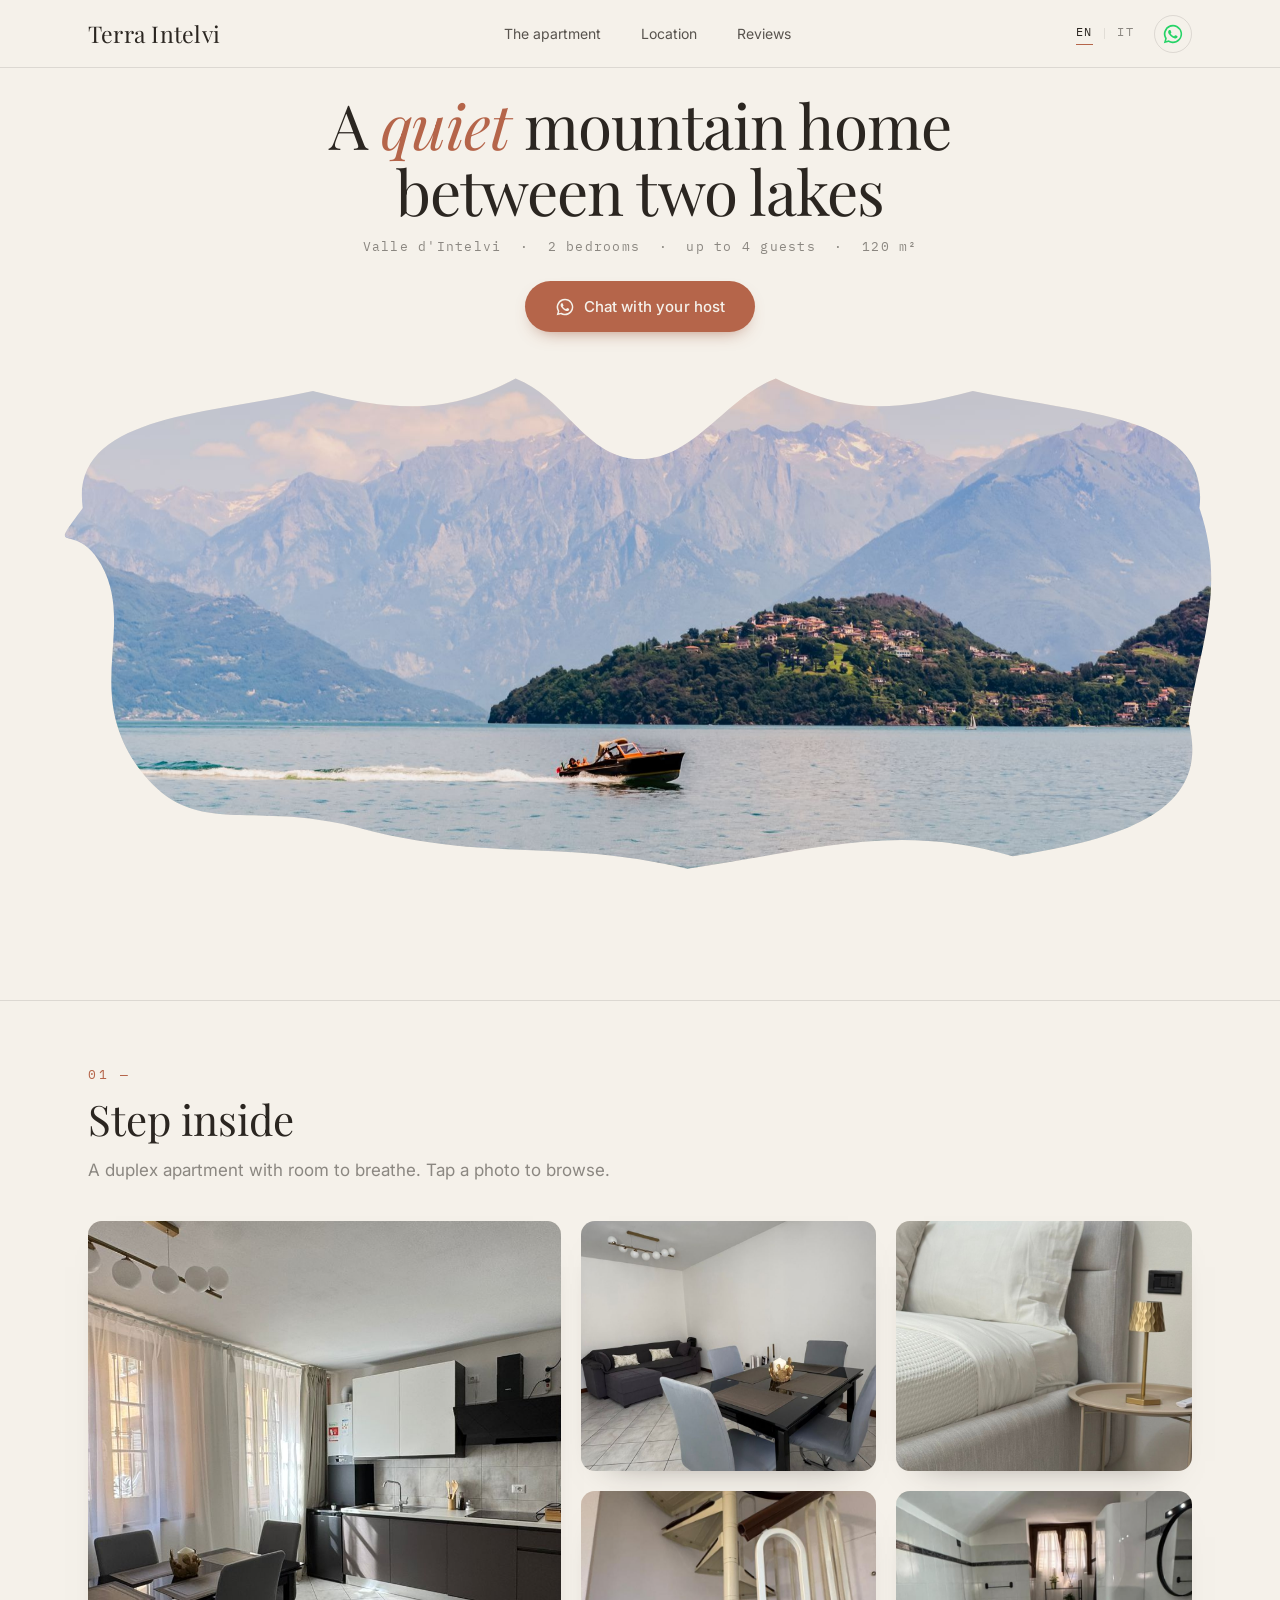
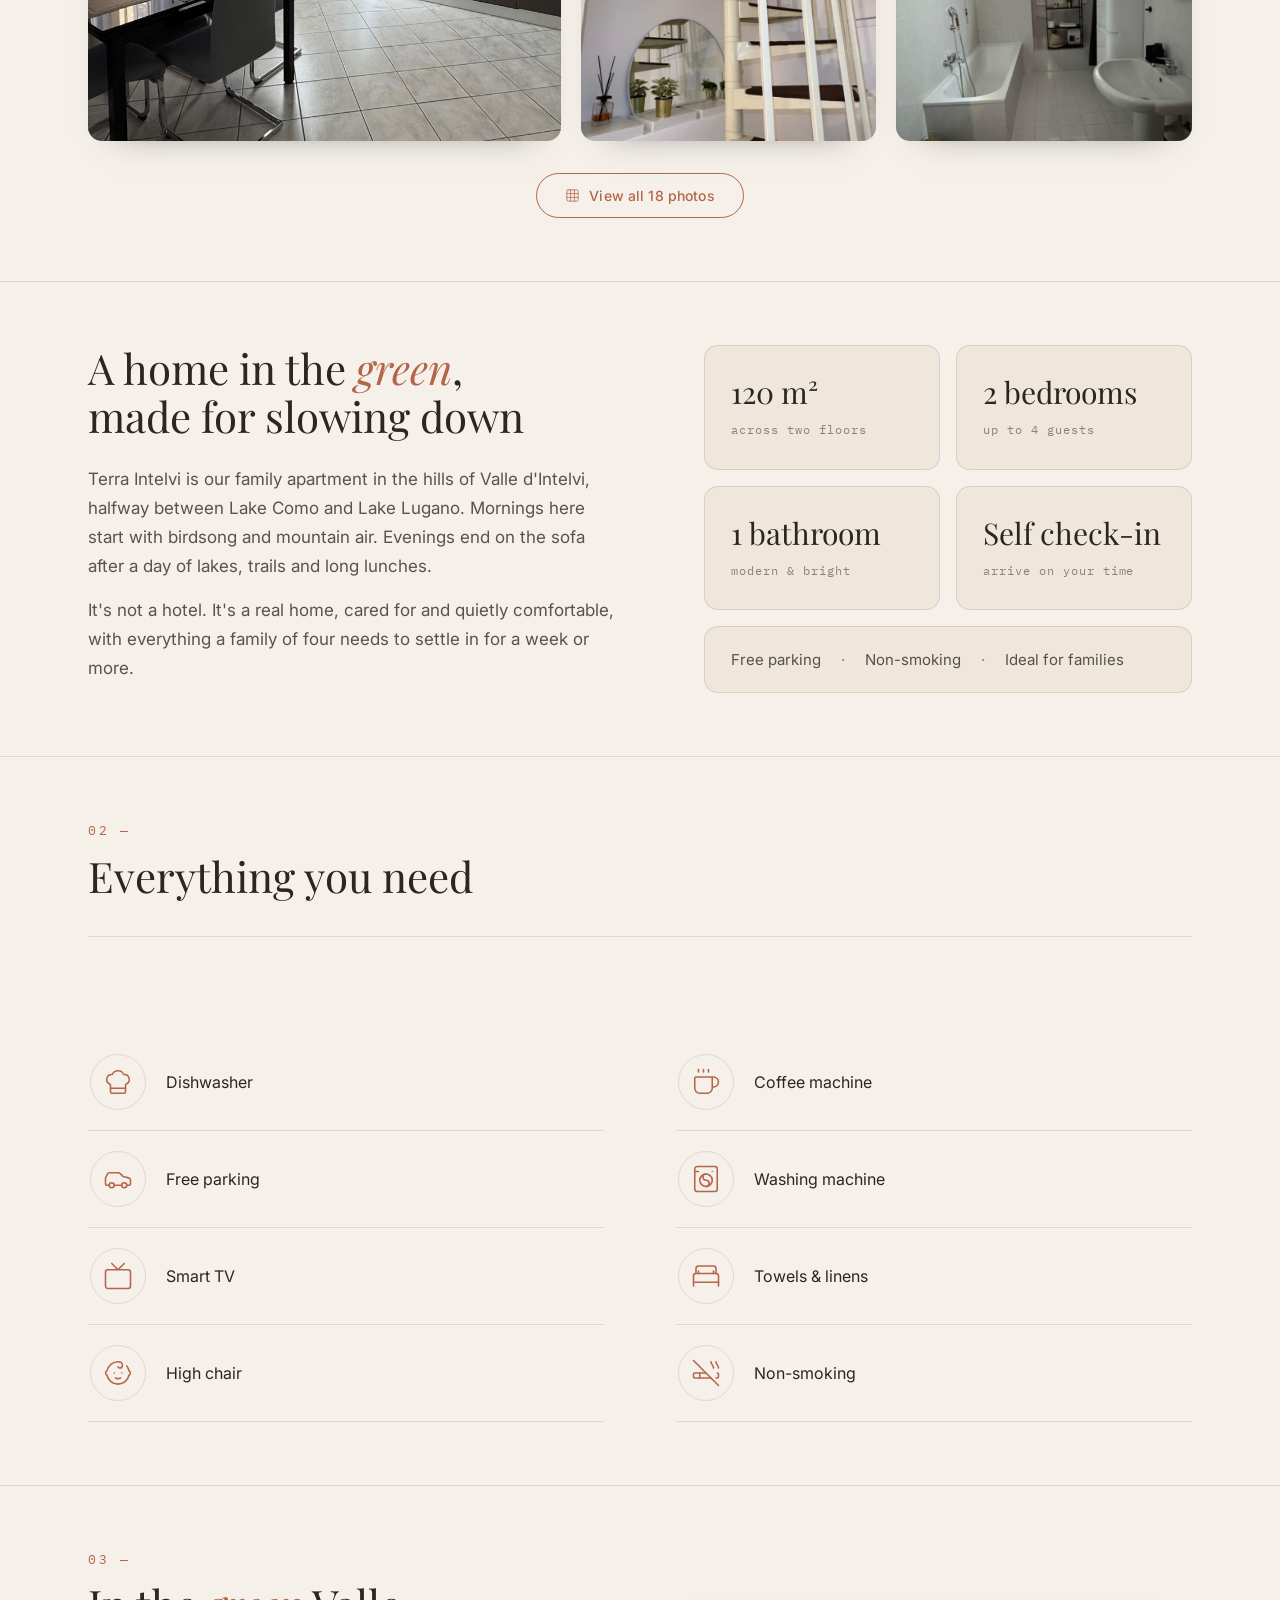
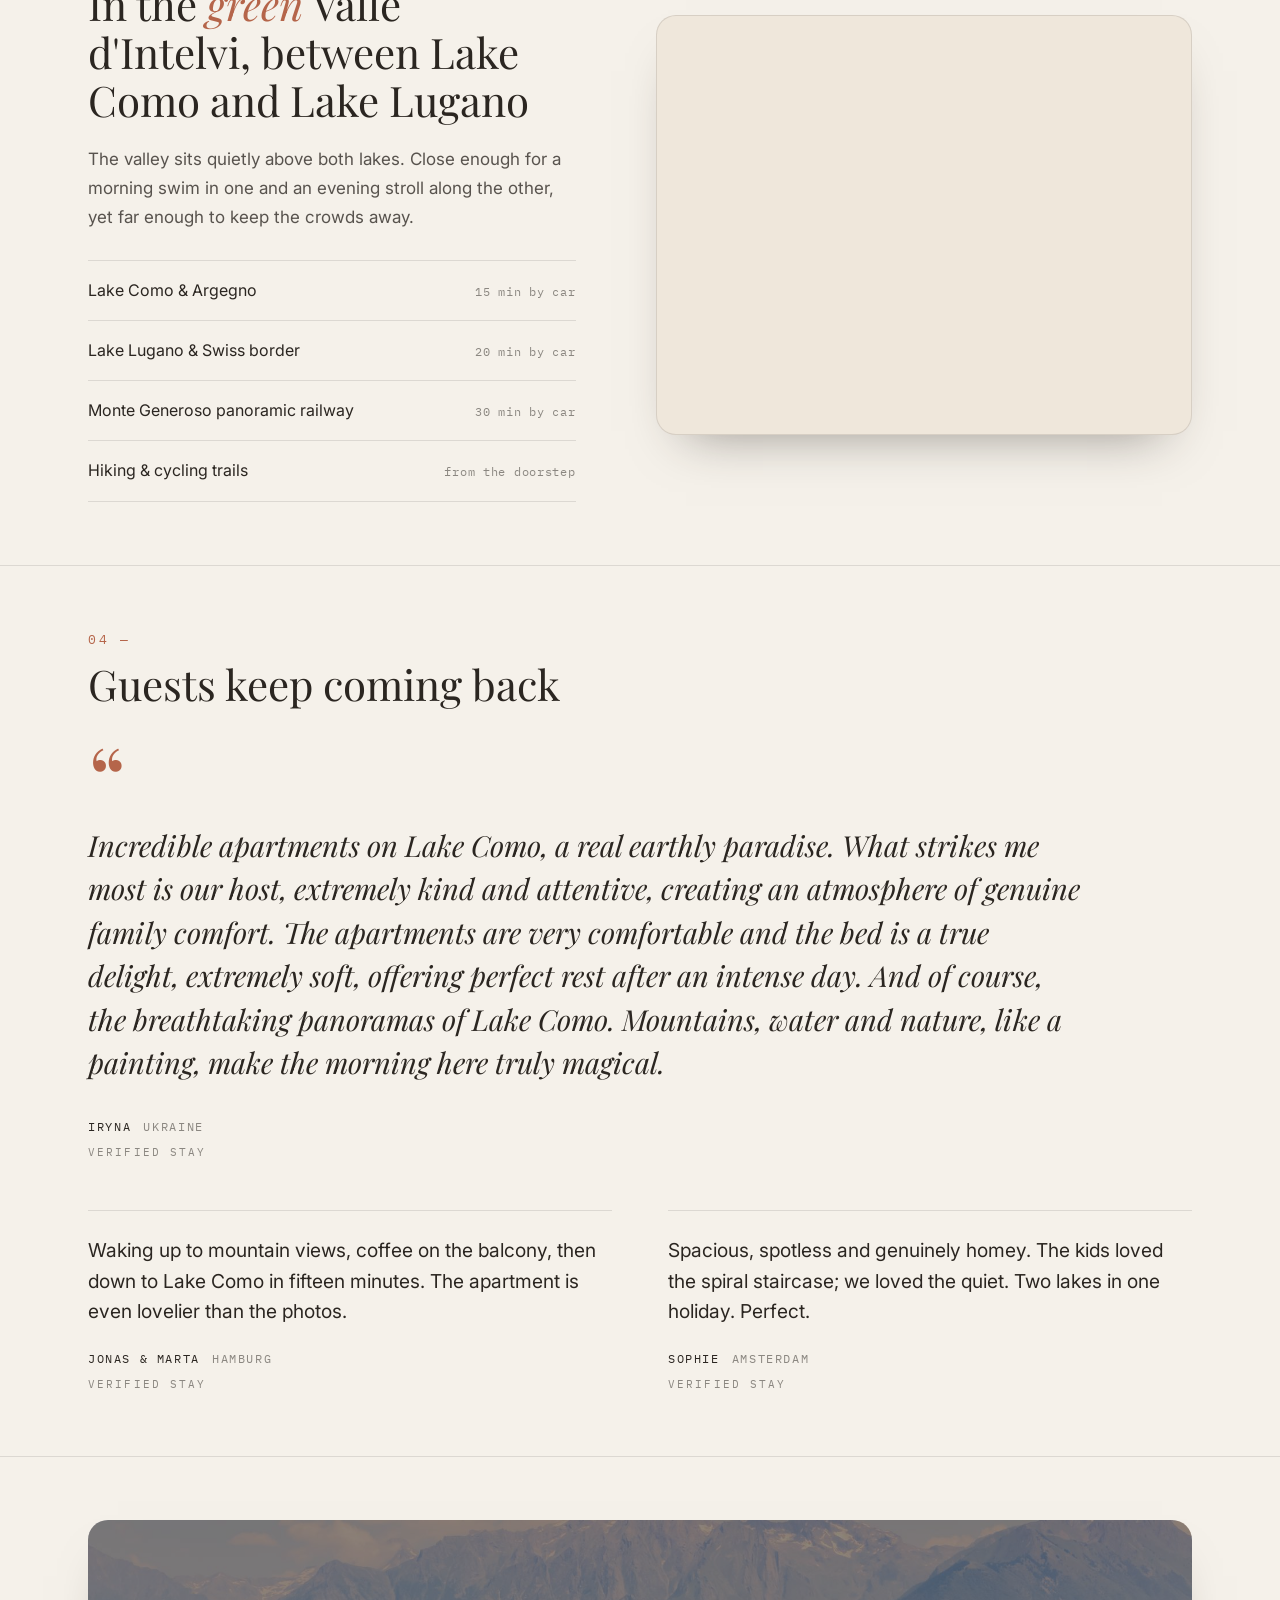
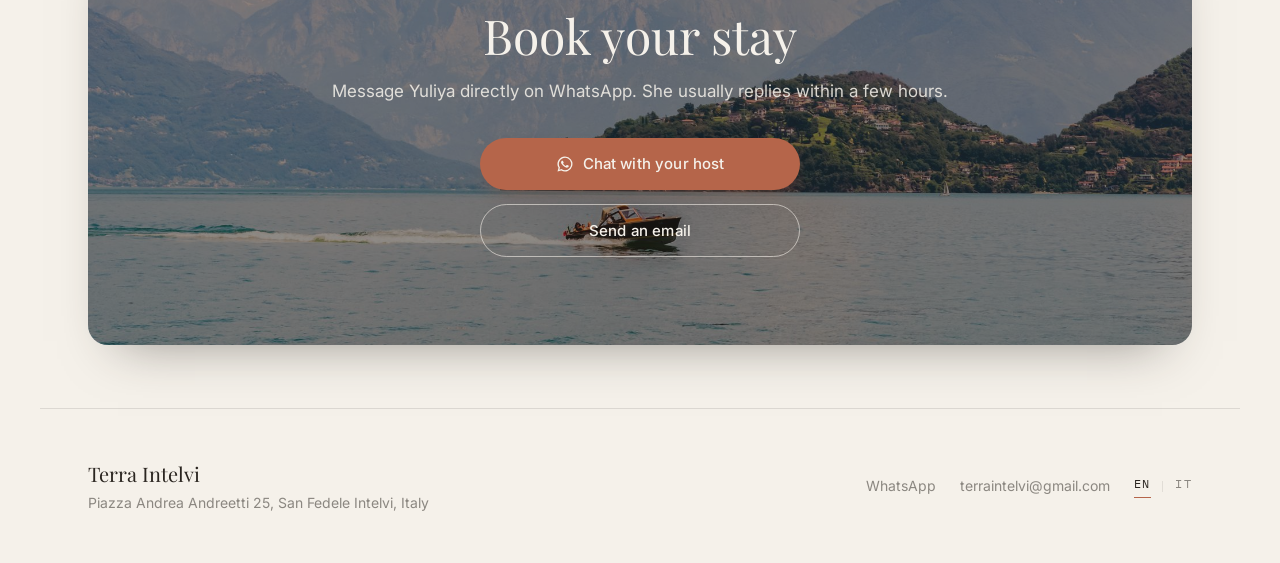
==== commit 2515e117: "google search" ====
--- a/Terra Intelvi Landing Page/site/index.html
+++ b/Terra Intelvi Landing Page/site/index.html
@@ -68,7 +68,7 @@
               <path d="M 0.05,0.1939 C 0.0125,0.051 0.1083,0.0204 0.2083,0.0918 C 0.2833,0.1469 0.3333,0.0408 0.3917,0.0653 C 0.4333,0.0857 0.45,0.1939 0.5,0.1939 C 0.55,0.1939 0.5667,0.0857 0.6083,0.0653 C 0.6667,0.0408 0.7167,0.1469 0.7917,0.0918 C 0.8917,0.0204 0.99,0.051 0.9567,0.1939 C 0.975,0.3469 0.9417,0.4388 0.9667,0.5612 C 0.99,0.6939 0.9333,0.8469 0.825,0.7857 C 0.7333,0.7347 0.6667,0.8735 0.5583,0.8122 C 0.45,0.751 0.4,0.8816 0.2917,0.8204 C 0.1833,0.7592 0.1083,0.8571 0.06,0.7184 C 0.0183,0.5918 0.065,0.4898 0.0367,0.3878 C 0.015,0.2857 0.0183,0.2857 0.05,0.1939 Z">
                 <animate attributeName="d" dur="7s" repeatCount="indefinite" calcMode="spline" keyTimes="0;0.5;1" keySplines="0.4 0 0.6 1;0.4 0 0.6 1"
                   values="M 0.05,0.1939 C 0.0125,0.051 0.1083,0.0204 0.2083,0.0918 C 0.2833,0.1469 0.3333,0.0408 0.3917,0.0653 C 0.4333,0.0857 0.45,0.1939 0.5,0.1939 C 0.55,0.1939 0.5667,0.0857 0.6083,0.0653 C 0.6667,0.0408 0.7167,0.1469 0.7917,0.0918 C 0.8917,0.0204 0.99,0.051 0.9567,0.1939 C 0.975,0.3469 0.9417,0.4388 0.9667,0.5612 C 0.99,0.6939 0.9333,0.8469 0.825,0.7857 C 0.7333,0.7347 0.6667,0.8735 0.5583,0.8122 C 0.45,0.751 0.4,0.8816 0.2917,0.8204 C 0.1833,0.7592 0.1083,0.8571 0.06,0.7184 C 0.0183,0.5918 0.065,0.4898 0.0367,0.3878 C 0.015,0.2857 0.0183,0.2857 0.05,0.1939 Z;
-                          M 0.045,0.2122 C 0.0167,0.0653 0.1183,0.0449 0.215,0.0776 C 0.2883,0.1265 0.3367,0.0571 0.3933,0.0531 C 0.435,0.0776 0.4517,0.1837 0.5,0.1837 C 0.5483,0.1837 0.5683,0.0776 0.61,0.0531 C 0.6683,0.0571 0.7133,0.1265 0.7867,0.0776 C 0.885,0.0449 0.985,0.0653 0.96,0.2122 C 0.98,0.3592 0.95,0.4531 0.9633,0.5755 C 0.985,0.7102 0.9267,0.8286 0.82,0.8 C 0.7267,0.7469 0.66,0.8531 0.5517,0.8245 C 0.4433,0.7673 0.3933,0.8653 0.2867,0.8082 C 0.18,0.7469 0.115,0.8408 0.0667,0.702 C 0.025,0.5755 0.07,0.4735 0.0417,0.3714 C 0.02,0.2776 0.0133,0.302 0.045,0.2122 Z;
+                          M 0.035,0.2488 C 0.0251,0.0939 0.1383,0.0939 0.2284,0.0492 C 0.2983,0.0857 0.3435,0.0897 0.3965,0.0287 C 0.4384,0.0614 0.4551,0.1633 0.5,0.1633 C 0.5449,0.1633 0.5715,0.0614 0.6134,0.0287 C 0.6715,0.0897 0.7065,0.0857 0.7767,0.0492 C 0.8716,0.0939 0.975,0.0939 0.9666,0.2488 C 0.99,0.3838 0.9666,0.4817 0.9565,0.6041 C 0.975,0.7428 0.9135,0.792 0.81,0.8286 C 0.7135,0.7713 0.6466,0.8123 0.5385,0.8491 C 0.4299,0.7999 0.3799,0.8327 0.2767,0.7838 C 0.1734,0.7223 0.1284,0.8082 0.0801,0.6692 C 0.0384,0.5429 0.08,0.4409 0.0517,0.3386 C 0.03,0.2614 0.0033,0.3346 0.035,0.2488 Z;
                           M 0.05,0.1939 C 0.0125,0.051 0.1083,0.0204 0.2083,0.0918 C 0.2833,0.1469 0.3333,0.0408 0.3917,0.0653 C 0.4333,0.0857 0.45,0.1939 0.5,0.1939 C 0.55,0.1939 0.5667,0.0857 0.6083,0.0653 C 0.6667,0.0408 0.7167,0.1469 0.7917,0.0918 C 0.8917,0.0204 0.99,0.051 0.9567,0.1939 C 0.975,0.3469 0.9417,0.4388 0.9667,0.5612 C 0.99,0.6939 0.9333,0.8469 0.825,0.7857 C 0.7333,0.7347 0.6667,0.8735 0.5583,0.8122 C 0.45,0.751 0.4,0.8816 0.2917,0.8204 C 0.1833,0.7592 0.1083,0.8571 0.06,0.7184 C 0.0183,0.5918 0.065,0.4898 0.0367,0.3878 C 0.015,0.2857 0.0183,0.2857 0.05,0.1939 Z"></animate>
               </path>
             </clipPath>
@@ -152,16 +152,16 @@
         <h2 data-en="Everything you need" data-it="Tutto il necessario">Everything you need</h2>
       </div>
       <div class="amenities__list">
-        <div class="amenity fade-up"><span class="amenity__icon"><svg width="22" height="22" viewBox="0 0 24 24" fill="none" stroke-width="1.25" stroke-linecap="round" stroke-linejoin="round"><path d="M12 20h.01"/><path d="M2 8.82a15 15 0 0 1 20 0"/><path d="M5 12.859a10 10 0 0 1 14 0"/><path d="M8.5 16.429a5 5 0 0 1 7 0"/></svg></span><span data-en="Fast WiFi" data-it="WiFi veloce">Fast WiFi</span></div>
-        <div class="amenity fade-up"><span class="amenity__icon"><svg width="22" height="22" viewBox="0 0 24 24" fill="none" stroke-width="1.25" stroke-linecap="round" stroke-linejoin="round"><path d="M3 2v7c0 1.1.9 2 2 2h4a2 2 0 0 0 2-2V2"/><path d="M7 2v20"/><path d="M21 15V2a5 5 0 0 0-5 5v6c0 1.1.9 2 2 2h3Zm0 0v7"/></svg></span><span data-en="Full kitchen" data-it="Cucina completa">Full kitchen</span></div>
-        <div class="amenity fade-up"><span class="amenity__icon"><svg width="22" height="22" viewBox="0 0 24 24" fill="none" stroke-width="1.25" stroke-linecap="round" stroke-linejoin="round"><path d="M17 21a1 1 0 0 0 1-1v-5.35c0-.457.316-.844.727-1.041a4 4 0 0 0-2.134-7.589 5 5 0 0 0-9.186 0 4 4 0 0 0-2.134 7.588c.411.198.727.585.727 1.041V20a1 1 0 0 0 1 1Z"/><path d="M6 17h12"/></svg></span><span data-en="Dishwasher" data-it="Lavastoviglie">Dishwasher</span></div>
-        <div class="amenity fade-up"><span class="amenity__icon"><svg width="22" height="22" viewBox="0 0 24 24" fill="none" stroke-width="1.25" stroke-linecap="round" stroke-linejoin="round"><path d="M10 2v2"/><path d="M14 2v2"/><path d="M16 8a1 1 0 0 1 1 1v8a4 4 0 0 1-4 4H7a4 4 0 0 1-4-4V9a1 1 0 0 1 1-1h14a4 4 0 1 1 0 8h-1"/><path d="M6 2v2"/></svg></span><span data-en="Coffee machine" data-it="Macchina del caffè">Coffee machine</span></div>
-        <div class="amenity fade-up"><span class="amenity__icon"><svg width="22" height="22" viewBox="0 0 24 24" fill="none" stroke-width="1.25" stroke-linecap="round" stroke-linejoin="round"><path d="M19 17h2c.6 0 1-.4 1-1v-3c0-.9-.7-1.7-1.5-1.9C18.7 10.6 16 10 16 10s-1.3-1.4-2.2-2.3c-.5-.4-1.1-.7-1.8-.7H5c-.6 0-1.1.4-1.4.9l-1.4 2.9A3.7 3.7 0 0 0 2 12v4c0 .6.4 1 1 1h2"/><circle cx="7" cy="17" r="2"/><path d="M9 17h6"/><circle cx="17" cy="17" r="2"/></svg></span><span data-en="Free parking" data-it="Parcheggio gratuito">Free parking</span></div>
-        <div class="amenity fade-up"><span class="amenity__icon"><svg width="22" height="22" viewBox="0 0 24 24" fill="none" stroke-width="1.25" stroke-linecap="round" stroke-linejoin="round"><path d="M3 6h3"/><path d="M17 6h.01"/><rect width="18" height="20" x="3" y="2" rx="2"/><circle cx="12" cy="13" r="5"/><path d="M12 18a2.5 2.5 0 0 0 0-5 2.5 2.5 0 0 1 0-5"/></svg></span><span data-en="Washing machine" data-it="Lavatrice">Washing machine</span></div>
-        <div class="amenity fade-up"><span class="amenity__icon"><svg width="22" height="22" viewBox="0 0 24 24" fill="none" stroke-width="1.25" stroke-linecap="round" stroke-linejoin="round"><rect width="20" height="15" x="2" y="7" rx="2" ry="2"/><polyline points="17 2 12 7 7 2"/></svg></span><span data-en="Smart TV" data-it="Smart TV">Smart TV</span></div>
-        <div class="amenity fade-up"><span class="amenity__icon"><svg width="22" height="22" viewBox="0 0 24 24" fill="none" stroke-width="1.25" stroke-linecap="round" stroke-linejoin="round"><path d="M2 20v-8a2 2 0 0 1 2-2h16a2 2 0 0 1 2 2v8"/><path d="M4 10V6a2 2 0 0 1 2-2h12a2 2 0 0 1 2 2v4"/><path d="M2 17h20"/><path d="M6 8v2"/><path d="M18 8v2"/></svg></span><span data-en="Towels &amp; linens" data-it="Asciugamani e biancheria">Towels &amp; linens</span></div>
-        <div class="amenity fade-up"><span class="amenity__icon"><svg width="22" height="22" viewBox="0 0 24 24" fill="none" stroke-width="1.25" stroke-linecap="round" stroke-linejoin="round"><path d="M9 12h.01"/><path d="M15 12h.01"/><path d="M10 16c.5.3 1.2.5 2 .5s1.5-.2 2-.5"/><path d="M19 6.3a9 9 0 0 1 1.8 3.9 2 2 0 0 1 0 3.6 9 9 0 0 1-17.6 0 2 2 0 0 1 0-3.6A9 9 0 0 1 12 3c2 0 3.5 1.1 3.5 2.5s-.9 2.5-2 2.5c-.8 0-1.5-.4-1.5-1"/></svg></span><span data-en="High chair" data-it="Seggiolone">High chair</span></div>
-        <div class="amenity fade-up"><span class="amenity__icon"><svg width="22" height="22" viewBox="0 0 24 24" fill="none" stroke-width="1.25" stroke-linecap="round" stroke-linejoin="round"><path d="M12 12H3a1 1 0 0 0-1 1v2a1 1 0 0 0 1 1h13"/><path d="M18 8c0-2.5-2-2.5-2-5"/><path d="m2 2 20 20"/><path d="M21 12a1 1 0 0 1 1 1v2a1 1 0 0 1-1 1h-1"/><path d="M22 8c0-2.5-2-2.5-2-5"/><path d="M7 12v4"/></svg></span><span data-en="Non-smoking" data-it="Non fumatori">Non-smoking</span></div>
+        <div class="amenity fade-up"><span class="amenity__icon"><svg width="30" height="30" viewBox="0 0 24 24" fill="none" stroke-width="1.25" stroke-linecap="round" stroke-linejoin="round"><path d="M12 20h.01"/><path d="M2 8.82a15 15 0 0 1 20 0"/><path d="M5 12.859a10 10 0 0 1 14 0"/><path d="M8.5 16.429a5 5 0 0 1 7 0"/></svg></span><span data-en="Fast WiFi" data-it="WiFi veloce">Fast WiFi</span></div>
+        <div class="amenity fade-up"><span class="amenity__icon"><svg width="30" height="30" viewBox="0 0 24 24" fill="none" stroke-width="1.25" stroke-linecap="round" stroke-linejoin="round"><path d="M3 2v7c0 1.1.9 2 2 2h4a2 2 0 0 0 2-2V2"/><path d="M7 2v20"/><path d="M21 15V2a5 5 0 0 0-5 5v6c0 1.1.9 2 2 2h3Zm0 0v7"/></svg></span><span data-en="Full kitchen" data-it="Cucina completa">Full kitchen</span></div>
+        <div class="amenity fade-up"><span class="amenity__icon"><svg width="30" height="30" viewBox="0 0 24 24" fill="none" stroke-width="1.25" stroke-linecap="round" stroke-linejoin="round"><path d="M17 21a1 1 0 0 0 1-1v-5.35c0-.457.316-.844.727-1.041a4 4 0 0 0-2.134-7.589 5 5 0 0 0-9.186 0 4 4 0 0 0-2.134 7.588c.411.198.727.585.727 1.041V20a1 1 0 0 0 1 1Z"/><path d="M6 17h12"/></svg></span><span data-en="Dishwasher" data-it="Lavastoviglie">Dishwasher</span></div>
+        <div class="amenity fade-up"><span class="amenity__icon"><svg width="30" height="30" viewBox="0 0 24 24" fill="none" stroke-width="1.25" stroke-linecap="round" stroke-linejoin="round"><path d="M10 2v2"/><path d="M14 2v2"/><path d="M16 8a1 1 0 0 1 1 1v8a4 4 0 0 1-4 4H7a4 4 0 0 1-4-4V9a1 1 0 0 1 1-1h14a4 4 0 1 1 0 8h-1"/><path d="M6 2v2"/></svg></span><span data-en="Coffee machine" data-it="Macchina del caffè">Coffee machine</span></div>
+        <div class="amenity fade-up"><span class="amenity__icon"><svg width="30" height="30" viewBox="0 0 24 24" fill="none" stroke-width="1.25" stroke-linecap="round" stroke-linejoin="round"><path d="M19 17h2c.6 0 1-.4 1-1v-3c0-.9-.7-1.7-1.5-1.9C18.7 10.6 16 10 16 10s-1.3-1.4-2.2-2.3c-.5-.4-1.1-.7-1.8-.7H5c-.6 0-1.1.4-1.4.9l-1.4 2.9A3.7 3.7 0 0 0 2 12v4c0 .6.4 1 1 1h2"/><circle cx="7" cy="17" r="2"/><path d="M9 17h6"/><circle cx="17" cy="17" r="2"/></svg></span><span data-en="Free parking" data-it="Parcheggio gratuito">Free parking</span></div>
+        <div class="amenity fade-up"><span class="amenity__icon"><svg width="30" height="30" viewBox="0 0 24 24" fill="none" stroke-width="1.25" stroke-linecap="round" stroke-linejoin="round"><path d="M3 6h3"/><path d="M17 6h.01"/><rect width="18" height="20" x="3" y="2" rx="2"/><circle cx="12" cy="13" r="5"/><path d="M12 18a2.5 2.5 0 0 0 0-5 2.5 2.5 0 0 1 0-5"/></svg></span><span data-en="Washing machine" data-it="Lavatrice">Washing machine</span></div>
+        <div class="amenity fade-up"><span class="amenity__icon"><svg width="30" height="30" viewBox="0 0 24 24" fill="none" stroke-width="1.25" stroke-linecap="round" stroke-linejoin="round"><rect width="20" height="15" x="2" y="7" rx="2" ry="2"/><polyline points="17 2 12 7 7 2"/></svg></span><span data-en="Smart TV" data-it="Smart TV">Smart TV</span></div>
+        <div class="amenity fade-up"><span class="amenity__icon"><svg width="30" height="30" viewBox="0 0 24 24" fill="none" stroke-width="1.25" stroke-linecap="round" stroke-linejoin="round"><path d="M2 20v-8a2 2 0 0 1 2-2h16a2 2 0 0 1 2 2v8"/><path d="M4 10V6a2 2 0 0 1 2-2h12a2 2 0 0 1 2 2v4"/><path d="M2 17h20"/><path d="M6 8v2"/><path d="M18 8v2"/></svg></span><span data-en="Towels &amp; linens" data-it="Asciugamani e biancheria">Towels &amp; linens</span></div>
+        <div class="amenity fade-up"><span class="amenity__icon"><svg width="30" height="30" viewBox="0 0 24 24" fill="none" stroke-width="1.25" stroke-linecap="round" stroke-linejoin="round"><path d="M9 12h.01"/><path d="M15 12h.01"/><path d="M10 16c.5.3 1.2.5 2 .5s1.5-.2 2-.5"/><path d="M19 6.3a9 9 0 0 1 1.8 3.9 2 2 0 0 1 0 3.6 9 9 0 0 1-17.6 0 2 2 0 0 1 0-3.6A9 9 0 0 1 12 3c2 0 3.5 1.1 3.5 2.5s-.9 2.5-2 2.5c-.8 0-1.5-.4-1.5-1"/></svg></span><span data-en="High chair" data-it="Seggiolone">High chair</span></div>
+        <div class="amenity fade-up"><span class="amenity__icon"><svg width="30" height="30" viewBox="0 0 24 24" fill="none" stroke-width="1.25" stroke-linecap="round" stroke-linejoin="round"><path d="M12 12H3a1 1 0 0 0-1 1v2a1 1 0 0 0 1 1h13"/><path d="M18 8c0-2.5-2-2.5-2-5"/><path d="m2 2 20 20"/><path d="M21 12a1 1 0 0 1 1 1v2a1 1 0 0 1-1 1h-1"/><path d="M22 8c0-2.5-2-2.5-2-5"/><path d="M7 12v4"/></svg></span><span data-en="Non-smoking" data-it="Non fumatori">Non-smoking</span></div>
       </div>
     </section>
 
--- a/Terra Intelvi Landing Page/site/styles.css
+++ b/Terra Intelvi Landing Page/site/styles.css
@@ -318,38 +318,45 @@
   margin: 12px 0 0;
 }
 
-/* One source of truth for the photo frame's width. The height budget below it
-   is what is left of the screen once the header, title, meta, CTA and the
-   hero's own padding are paid for — measured at ~393px on a 1440x900 laptop,
-   rounded up to 420px for headroom (longer IT strings, fallback fonts).
-   2.69 is the frame's own ratio (1320/490), so the width this term yields and
-   the max-height cap below always agree and the blob is never squashed.
-   max(320px, …) keeps the photo present on very short viewports. */
-.hero { --frame-w: min(124%, calc(100vw - 32px), max(320px, calc((100vh - 420px) * 2.69)), 1480px); }
-
 /* Clean paper between the meta line and the photo: no overlap, no negative
    margin, no z-index. The default clay glow is enough here. */
 .hero__cta { margin: 24px 0 0; }
 
 .hero__figure { text-align: center; margin-top: 28px; }
+/* Desktop only (>=1224px): the frame breaks well outside the 1104px text column
+   so the photo reads as a full-bleed-ish band. Equal negative margins do the
+   centring — the container's content width (a fixed 1104px in this range) minus
+   the target frame width, halved, on each side.
+      --hero-frame-w tracks the page: 93.75vw up to 1440px, then it slows to
+      31.25vw + 900px and stops at 1500px, so it never chases an ultrawide.
+      1280 -> 1200px   1440 -> 1350px   1600 -> 1400px   >=1920 -> 1500px
+   Side margin is 3.125vw (40px) at its tightest, so the blob never reaches the
+   page edge. Width only: no height, no clip-path, nothing below 1224px. */
+@media (min-width: 1224px) {
+  .hero__figure {
+    --hero-frame-w: min(93.75vw, 31.25vw + 900px, 1500px);
+    margin-left: calc((100% - var(--hero-frame-w)) / 2);
+    margin-right: calc((100% - var(--hero-frame-w)) / 2);
+  }
+}
 /* The clipPath carrier is layout-inert */
 .hero__clip { position: absolute; width: 0; height: 0; }
-/* Wrapper carries the sizing and the wavy-blob cutout */
+/* Wrapper carries the sizing and the wavy-blob cutout.
+   The frame is sized from the viewport, never from a fixed pixel height, so the
+   whole thing lands above the fold on load. The 100vh term is what the header,
+   title, meta and CTA above it leave behind (~400px on a 1440px-wide laptop),
+   so on shorter screens the photo gives ground instead of pushing past the fold.
+      The x1.2 (and the cap moving 640 -> 768) is what makes the blob read as a
+   panoramic window instead of a strip. It is paid for out of the frame's own
+   dead space: the clip path bottoms out at y=0.8816, so the lowest 11.84% of
+   this box is always transparent. What has to clear the fold is the blob's
+   bottom edge at 0.8816 x height, not the box — at 1440x900 that lands at
+   889px, 10px clear of a 900px viewport. Only invisible tail falls below. */
 .hero__figure-inner {
   position: relative;
-  left: 50%;
-  transform: translateX(-50%); /* stays centred even when it breaks out of the container */
-  /* Panoramic frame, ~24% wider than the container box. The 100vw and 100vh terms
-     keep the breakout from causing horizontal scroll or pushing past the fold —
-     the 340px term covers the header, heading and meta above it (the CTA below
-     costs nothing, it is pulled back onto the frame); 2.9 is the width the
-     remaining height can afford. */
-  width: var(--frame-w);
-  aspect-ratio: 1320 / 490;
-  /* Hard ceiling on the leftover space, matching the 420px budget above. The
-     photo can only ever fill what the text and CTA did not use, so the wavy
-     bottom edge always lands above the fold. */
-  max-height: max(180px, calc(100vh - 420px));
+  width: 100%;
+  height: 80vh;
+  max-height: min(768px, max(200px, calc(1.2 * (100vh - 400px))));
   /* Organic wavy blob: irregular flowing edges on all four sides.
      No radius or shadow — a clip-path would crop both anyway. */
   clip-path: url(#heroWave);
@@ -385,14 +392,12 @@
   /* Small margin because the blob's wavy bottom edge already leaves ~40px of
      optical space inside the frame */
   .hero__cta { order: 1; margin-top: 8px; }
-  /* No breakout on phones: the frame lines up with the text gutter, so the
-     photo can never push the document past the viewport width. */
+  /* Taller 4:3 frame on phones. height:auto hands sizing back to the aspect
+     ratio — the desktop 80vh/640px budget would crop it. */
   .hero__figure-inner {
     aspect-ratio: 4 / 3;
+    height: auto;
     max-height: none;
-    width: 100%;
-    left: auto;
-    transform: none;
   }
   .hero__figure { margin-top: 24px; }
 }
@@ -617,40 +622,36 @@
   border-top: 1px solid var(--hairline);
 }
 
+/* These rows are an index, not a menu — nothing sits behind them. So they carry
+   no cursor change, no hover and no active state: a non-interactive element must
+   never signal that it can be tapped. */
 .amenity {
   display: flex;
   align-items: center;
-  gap: 16px;
-  padding: 12px 2px;
+  gap: 20px;
+  padding: 18px 2px;
   border-bottom: 1px solid var(--hairline);
   font-size: 16px;
   font-weight: 400;
   color: var(--ink);
-  transition: color 0.4s ease;
-}
-.amenity:hover { color: var(--clay); }
-
-/* Thin outlined disc: 46px wide, a 22px mark inside it — just under half the
-   diameter, so the icon never crowds the edge. 1px hairline reads finer than 2. */
+}
+
+/* Thin outlined disc: 56px wide, a 30px mark inside it — just over half the
+   diameter, so the icon reads at text scale without crowding the edge.
+   1px hairline reads finer than 2. */
 .amenity__icon {
   display: flex;
   align-items: center;
   justify-content: center;
-  width: 46px;
-  height: 46px;
+  width: 56px;
+  height: 56px;
   flex-shrink: 0;
   border: 1px solid var(--hairline);
   border-radius: 50%;
   background: transparent;
-  transition: background 0.3s ease, border-color 0.3s ease;
-}
-/* Hovering the row fills the disc with a whisper of terracotta */
-.amenity:hover .amenity__icon {
-  background: rgba(181, 101, 74, 0.08);
-  border-color: var(--clay);
-}
-/* Understated: the label leads, the mark supports */
-.amenity svg { stroke: var(--clay); flex-shrink: 0; opacity: 0.75; }
+}
+/* Full-strength terracotta: the mark is set in the page accent, not greyed back */
+.amenity svg { width: 30px; height: 30px; stroke: var(--clay); flex-shrink: 0; }
 
 /* Phones: two per row, halving the height of the section. A cell is only
    ~130px wide there, so the disc sits above its label rather than beside it,
@@ -664,17 +665,17 @@
     align-items: center;
     justify-content: flex-start;
     text-align: center;
-    gap: 10px;
-    padding: 16px 4px;
+    gap: 12px;
+    padding: 20px 4px;
     font-size: 14px;
     line-height: 1.35;
   }
-  .amenity__icon { width: 42px; height: 42px; }
+  .amenity__icon { width: 52px; height: 52px; }
 }
 
 @media (min-width: 720px) {
   .amenities__list { grid-template-columns: 1fr 1fr; }
-  .amenity { padding: 14px 2px; }
+  .amenity { padding: 20px 2px; }
 }
 
 /* ==========================================================================
@@ -832,6 +833,16 @@
 .cta h2 { font-size: clamp(34px, 4.4vw, 48px); color: var(--paper); margin-bottom: 14px; }
 .cta p { color: rgba(245, 241, 234, 0.86); margin: 0 0 32px; }
 .cta__actions { display: flex; flex-direction: column; align-items: center; gap: 14px; }
+/* Both actions share one width so their edges line up in the stack. The fill
+   still carries the hierarchy: clay solid for the primary, paper outline for
+   the secondary — only the geometry is equalised. */
+.cta__actions .btn {
+  width: 100%;
+  max-width: 320px;
+  box-sizing: border-box;
+  justify-content: center;
+  text-align: center;
+}
 
 @media (min-width: 900px) { .cta__inner { padding: 88px 64px; } }
 
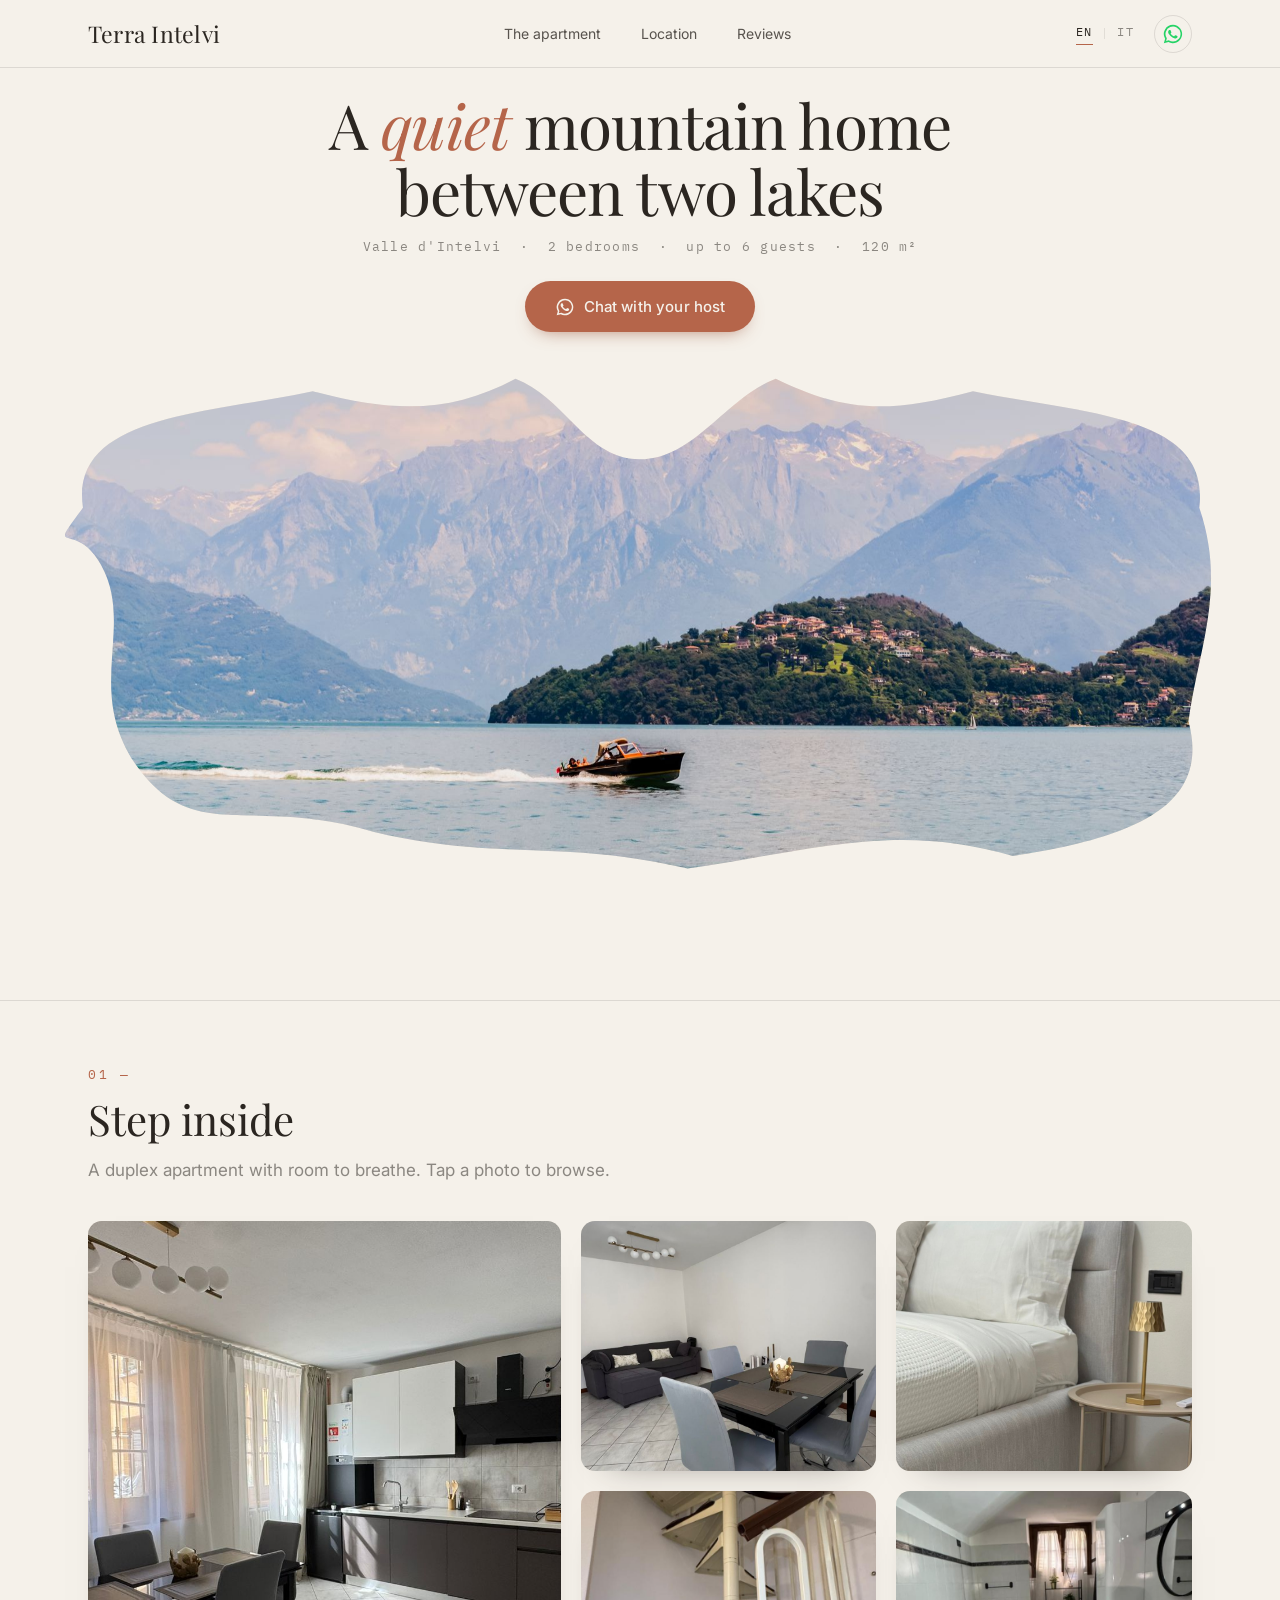
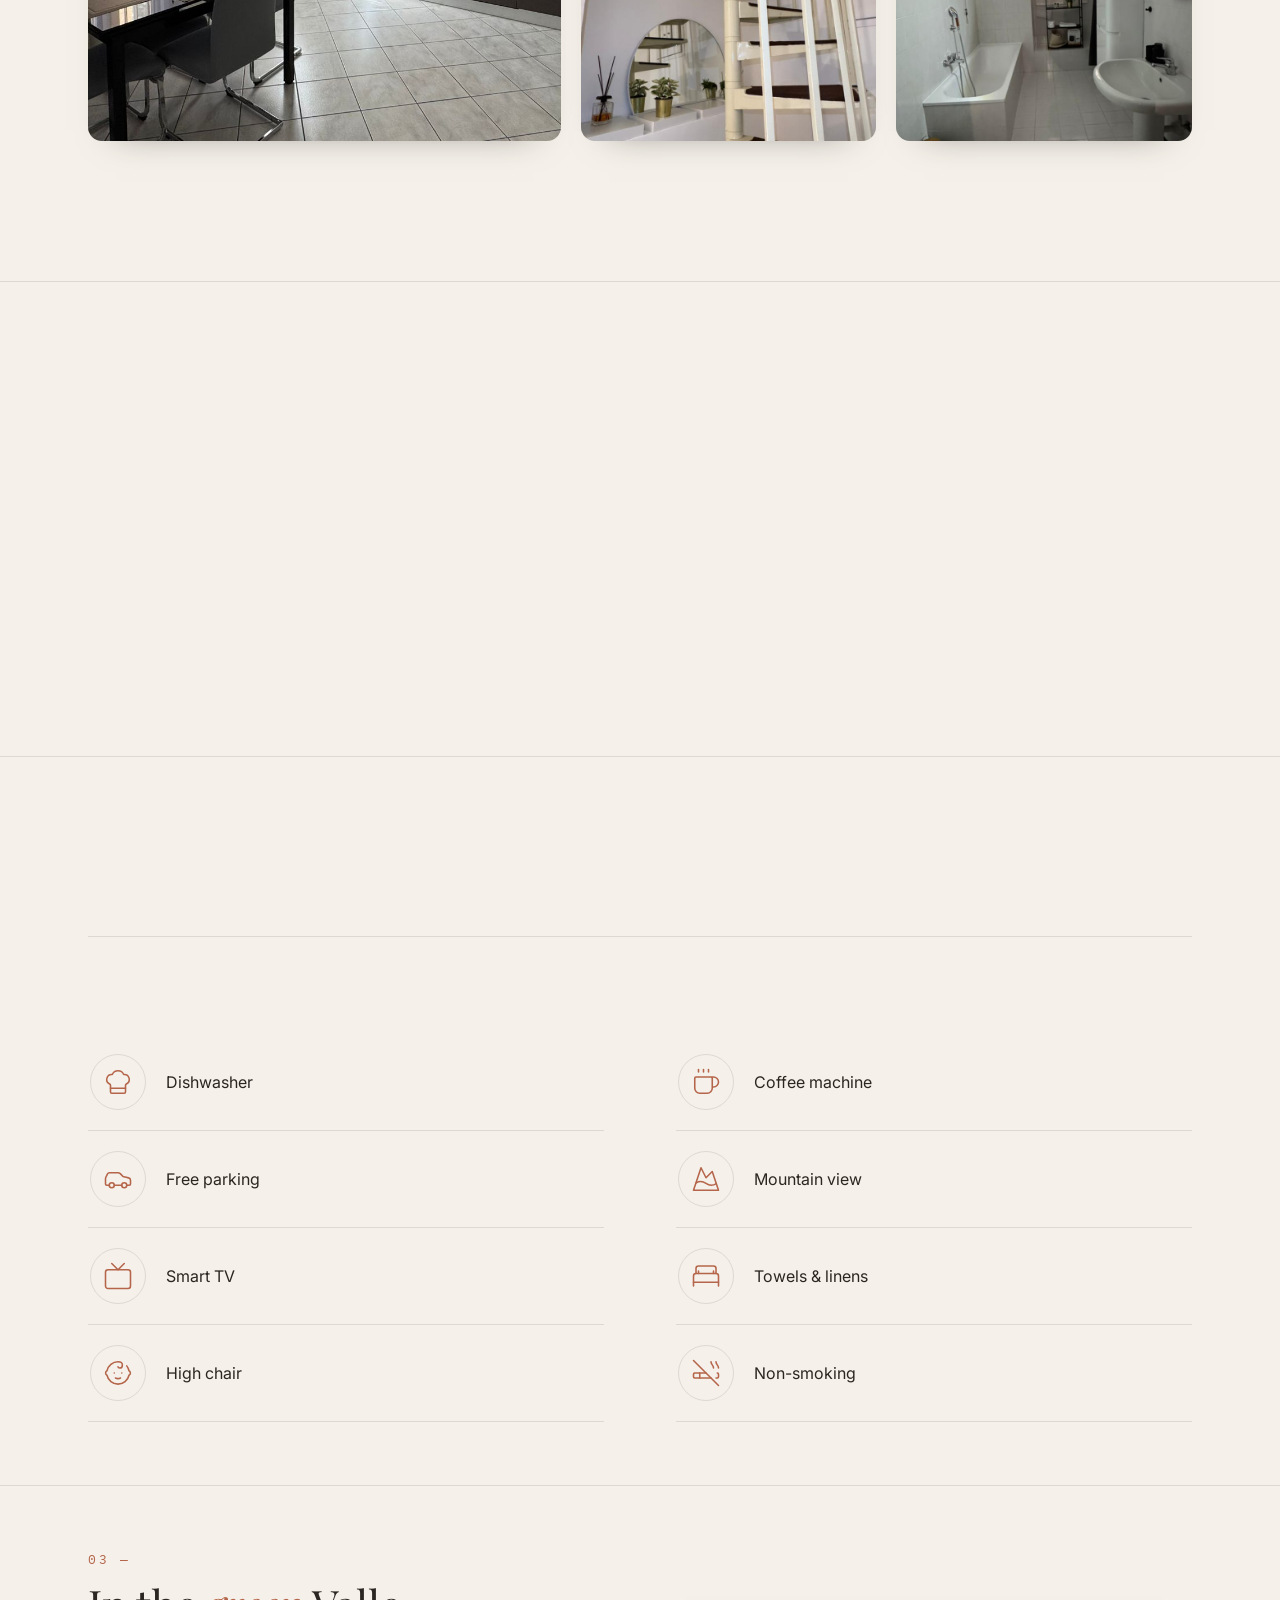
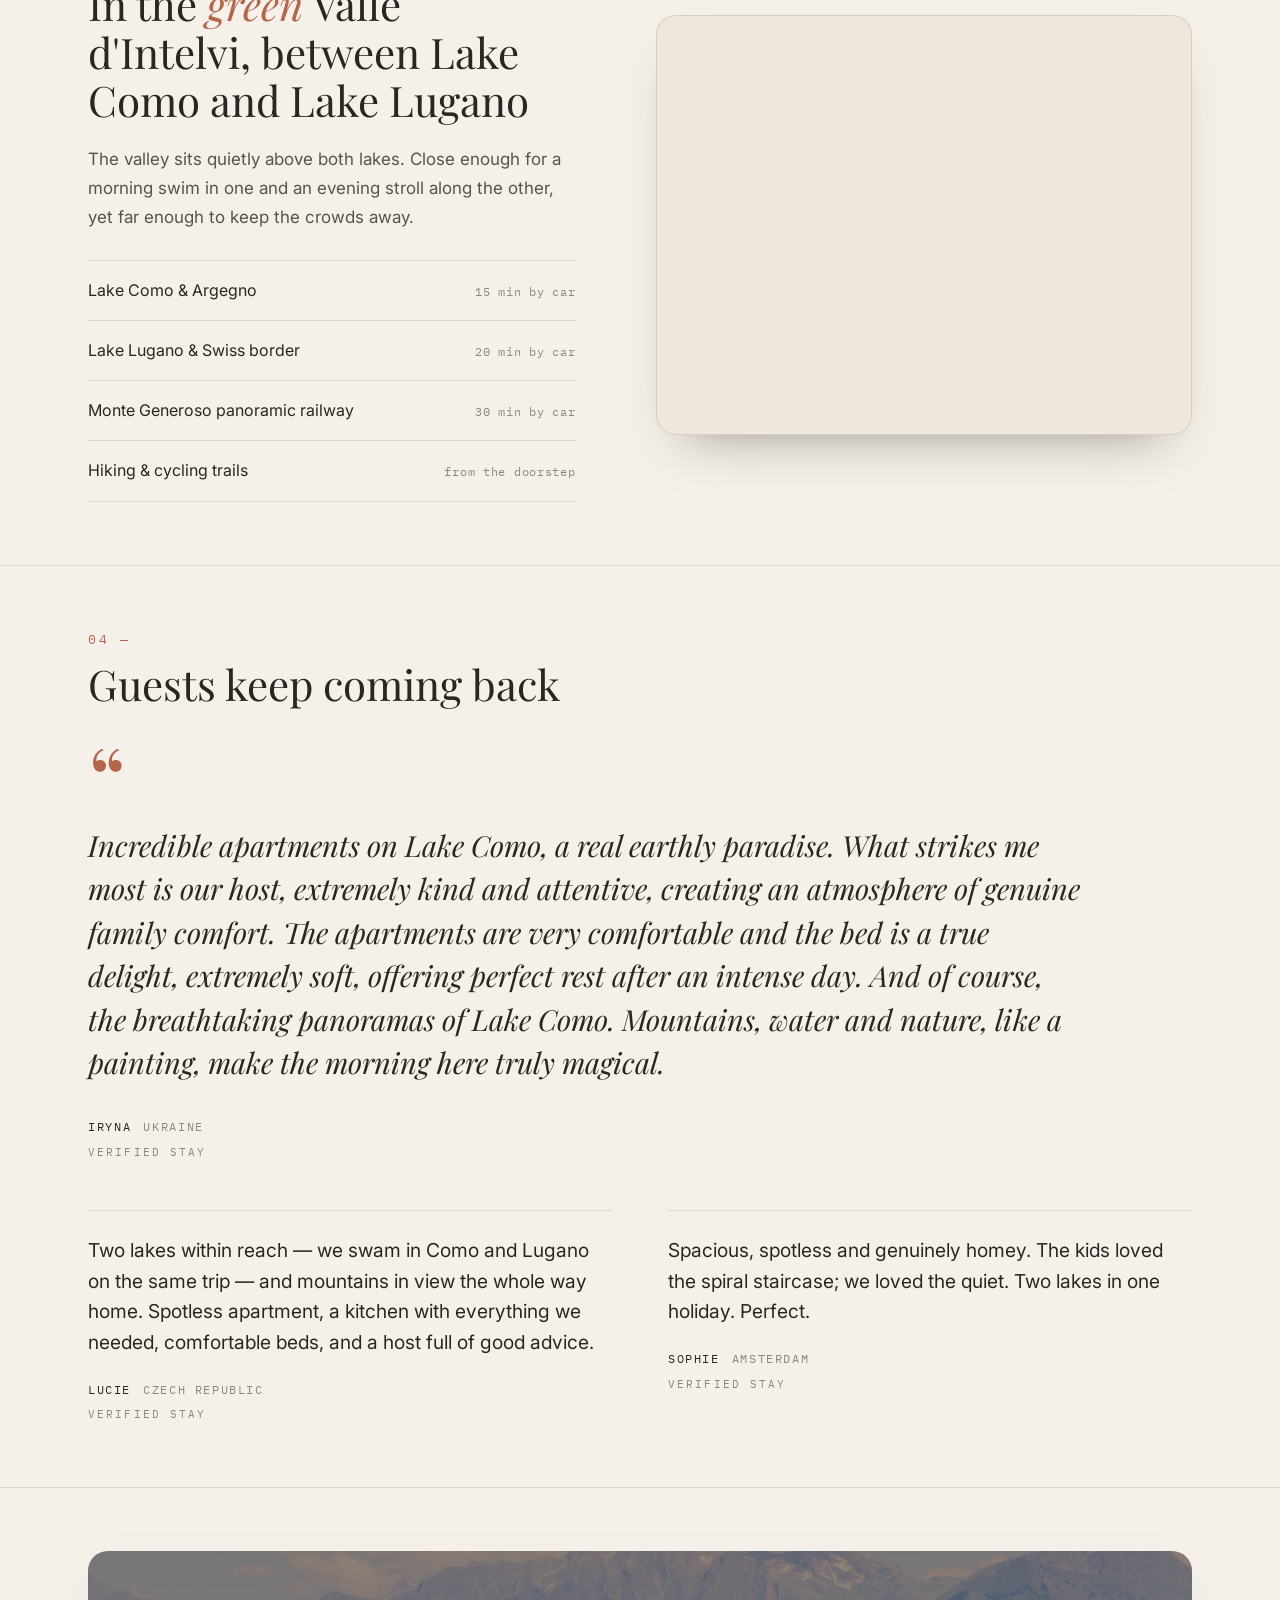
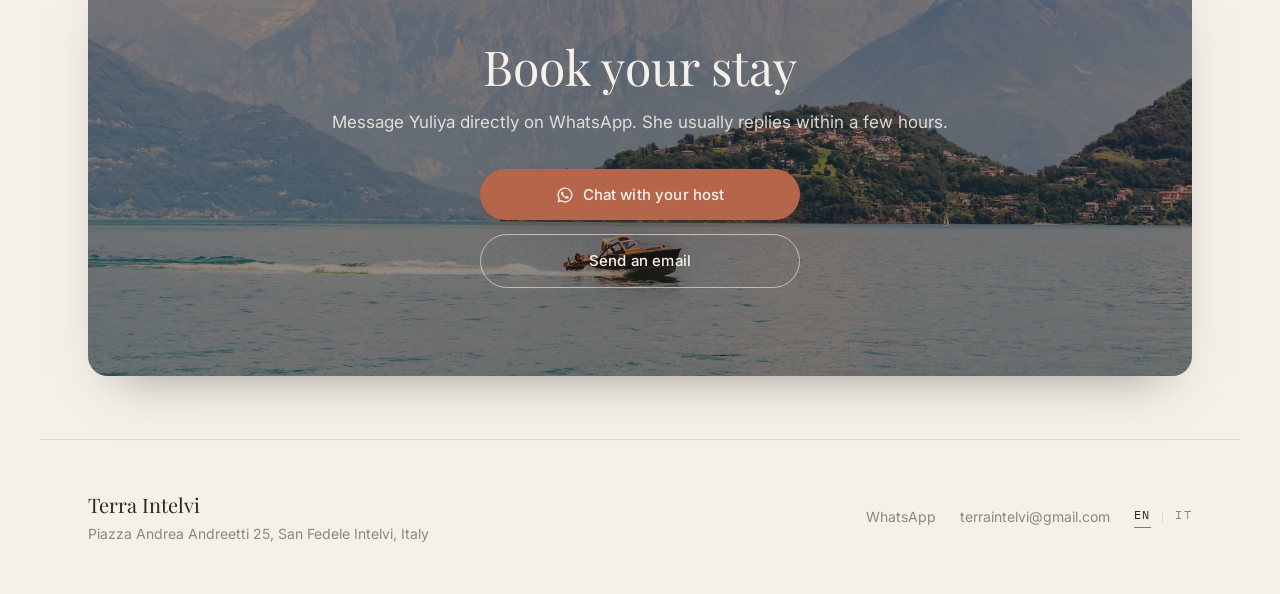
==== commit f4a0361e: "Content: 6 guests, mountain view amenity, Lucie review - Guest capacity 4 -> 6 in hero meta, fact ca" ====
--- a/Terra Intelvi Landing Page/site/index.html
+++ b/Terra Intelvi Landing Page/site/index.html
@@ -4,12 +4,12 @@
   <meta charset="UTF-8">
   <meta name="viewport" content="width=device-width, initial-scale=1.0">
   <title>Terra Intelvi — Apartment in Valle d'Intelvi, near Lake Como</title>
-  <meta name="description" content="A calm 120m² family apartment between Lake Como and Lake Lugano. Two bedrooms, up to four guests, warm welcome.">
+  <meta name="description" content="A calm 120m² family apartment between Lake Como and Lake Lugano. Two bedrooms, up to six guests, warm welcome.">
   <meta name="google-site-verification" content="zpuRRS3Jcu4MTK29QXuSIWOsKCP_oNe7l4B52bhbvH0" />
   <!-- Open Graph for link previews (WhatsApp, iMessage, etc.) -->
   <meta property="og:type" content="website">
   <meta property="og:title" content="Terra Intelvi — Apartment in Valle d'Intelvi, near Lake Como">
-  <meta property="og:description" content="A calm 120m² family apartment between Lake Como and Lake Lugano. Two bedrooms, up to four guests, warm welcome.">
+  <meta property="og:description" content="A calm 120m² family apartment between Lake Como and Lake Lugano. Two bedrooms, up to six guests, warm welcome.">
   <meta property="og:image" content="images/stock/hero-lake.jpg">
   <!-- Favicon: warm paper background, clay TI monogram -->
   <link rel="icon" href="data:image/svg+xml,%3Csvg xmlns='http://www.w3.org/2000/svg' viewBox='0 0 64 64'%3E%3Crect width='64' height='64' rx='14' fill='%23F5F1EA'/%3E%3Ctext x='32' y='43' text-anchor='middle' font-family='Georgia,serif' font-size='30' fill='%23B5654A'%3ETI%3C/text%3E%3C/svg%3E">
@@ -49,7 +49,7 @@
     <!-- ================= 2. HERO ================= -->
     <section class="hero container" aria-label="Terra Intelvi">
       <h1 class="hero__title" data-en="A <em>quiet</em> mountain home<br>between two lakes" data-it="Una <em>tranquilla</em> casa di montagna<br>tra due laghi">A <em>quiet</em> mountain home<br>between two lakes</h1>
-      <p class="hero__meta" data-en="Valle d'Intelvi &nbsp;&middot;&nbsp; 2 bedrooms &nbsp;&middot;&nbsp; up to 4 guests &nbsp;&middot;&nbsp; 120 m&sup2;" data-it="Valle d'Intelvi &nbsp;&middot;&nbsp; 2 camere &nbsp;&middot;&nbsp; fino a 4 ospiti &nbsp;&middot;&nbsp; 120 m&sup2;">Valle d'Intelvi &nbsp;&middot;&nbsp; 2 bedrooms &nbsp;&middot;&nbsp; up to 4 guests &nbsp;&middot;&nbsp; 120 m&sup2;</p>
+      <p class="hero__meta" data-en="Valle d'Intelvi &nbsp;&middot;&nbsp; 2 bedrooms &nbsp;&middot;&nbsp; up to 6 guests &nbsp;&middot;&nbsp; 120 m&sup2;" data-it="Valle d'Intelvi &nbsp;&middot;&nbsp; 2 camere &nbsp;&middot;&nbsp; fino a 6 ospiti &nbsp;&middot;&nbsp; 120 m&sup2;">Valle d'Intelvi &nbsp;&middot;&nbsp; 2 bedrooms &nbsp;&middot;&nbsp; up to 6 guests &nbsp;&middot;&nbsp; 120 m&sup2;</p>
       <!-- CTA sits on clean paper between the meta line and the photo -->
       <div class="hero__cta">
         <a class="btn btn--clay" href="https://wa.me/393281196434" target="_blank" rel="noopener">
@@ -131,7 +131,7 @@
         </div>
         <div class="facts">
           <div class="fact-card fade-up"><div class="fact-card__value">120 m&sup2;</div><div class="fact-card__label" data-en="across two floors" data-it="su due piani">across two floors</div></div>
-          <div class="fact-card fade-up"><div class="fact-card__value" data-en="2 bedrooms" data-it="2 camere">2 bedrooms</div><div class="fact-card__label" data-en="up to 4 guests" data-it="fino a 4 ospiti">up to 4 guests</div></div>
+          <div class="fact-card fade-up"><div class="fact-card__value" data-en="2 bedrooms" data-it="2 camere">2 bedrooms</div><div class="fact-card__label" data-en="up to 6 guests" data-it="fino a 6 ospiti">up to 6 guests</div></div>
           <div class="fact-card fade-up"><div class="fact-card__value" data-en="1 bathroom" data-it="1 bagno">1 bathroom</div><div class="fact-card__label" data-en="modern &amp; bright" data-it="moderno e luminoso">modern &amp; bright</div></div>
           <div class="fact-card fade-up"><div class="fact-card__value" data-en="Self check-in" data-it="Check-in autonomo">Self check-in</div><div class="fact-card__label" data-en="arrive on your time" data-it="arriva quando vuoi">arrive on your time</div></div>
           <div class="tags fade-up">
@@ -157,7 +157,7 @@
         <div class="amenity fade-up"><span class="amenity__icon"><svg width="30" height="30" viewBox="0 0 24 24" fill="none" stroke-width="1.25" stroke-linecap="round" stroke-linejoin="round"><path d="M17 21a1 1 0 0 0 1-1v-5.35c0-.457.316-.844.727-1.041a4 4 0 0 0-2.134-7.589 5 5 0 0 0-9.186 0 4 4 0 0 0-2.134 7.588c.411.198.727.585.727 1.041V20a1 1 0 0 0 1 1Z"/><path d="M6 17h12"/></svg></span><span data-en="Dishwasher" data-it="Lavastoviglie">Dishwasher</span></div>
         <div class="amenity fade-up"><span class="amenity__icon"><svg width="30" height="30" viewBox="0 0 24 24" fill="none" stroke-width="1.25" stroke-linecap="round" stroke-linejoin="round"><path d="M10 2v2"/><path d="M14 2v2"/><path d="M16 8a1 1 0 0 1 1 1v8a4 4 0 0 1-4 4H7a4 4 0 0 1-4-4V9a1 1 0 0 1 1-1h14a4 4 0 1 1 0 8h-1"/><path d="M6 2v2"/></svg></span><span data-en="Coffee machine" data-it="Macchina del caffè">Coffee machine</span></div>
         <div class="amenity fade-up"><span class="amenity__icon"><svg width="30" height="30" viewBox="0 0 24 24" fill="none" stroke-width="1.25" stroke-linecap="round" stroke-linejoin="round"><path d="M19 17h2c.6 0 1-.4 1-1v-3c0-.9-.7-1.7-1.5-1.9C18.7 10.6 16 10 16 10s-1.3-1.4-2.2-2.3c-.5-.4-1.1-.7-1.8-.7H5c-.6 0-1.1.4-1.4.9l-1.4 2.9A3.7 3.7 0 0 0 2 12v4c0 .6.4 1 1 1h2"/><circle cx="7" cy="17" r="2"/><path d="M9 17h6"/><circle cx="17" cy="17" r="2"/></svg></span><span data-en="Free parking" data-it="Parcheggio gratuito">Free parking</span></div>
-        <div class="amenity fade-up"><span class="amenity__icon"><svg width="30" height="30" viewBox="0 0 24 24" fill="none" stroke-width="1.25" stroke-linecap="round" stroke-linejoin="round"><path d="M3 6h3"/><path d="M17 6h.01"/><rect width="18" height="20" x="3" y="2" rx="2"/><circle cx="12" cy="13" r="5"/><path d="M12 18a2.5 2.5 0 0 0 0-5 2.5 2.5 0 0 1 0-5"/></svg></span><span data-en="Washing machine" data-it="Lavatrice">Washing machine</span></div>
+        <div class="amenity fade-up"><span class="amenity__icon"><svg width="30" height="30" viewBox="0 0 24 24" fill="none" stroke-width="1.25" stroke-linecap="round" stroke-linejoin="round"><path d="m8 3 4 8 5-5 5 15H2L8 3z"/><path d="M4.14 15.08c2.62-1.57 5.24-1.43 7.86.42 2.74 1.94 5.49 2 8.23.19"/></svg></span><span data-en="Mountain view" data-it="Vista montagna">Mountain view</span></div>
         <div class="amenity fade-up"><span class="amenity__icon"><svg width="30" height="30" viewBox="0 0 24 24" fill="none" stroke-width="1.25" stroke-linecap="round" stroke-linejoin="round"><rect width="20" height="15" x="2" y="7" rx="2" ry="2"/><polyline points="17 2 12 7 7 2"/></svg></span><span data-en="Smart TV" data-it="Smart TV">Smart TV</span></div>
         <div class="amenity fade-up"><span class="amenity__icon"><svg width="30" height="30" viewBox="0 0 24 24" fill="none" stroke-width="1.25" stroke-linecap="round" stroke-linejoin="round"><path d="M2 20v-8a2 2 0 0 1 2-2h16a2 2 0 0 1 2 2v8"/><path d="M4 10V6a2 2 0 0 1 2-2h12a2 2 0 0 1 2 2v4"/><path d="M2 17h20"/><path d="M6 8v2"/><path d="M18 8v2"/></svg></span><span data-en="Towels &amp; linens" data-it="Asciugamani e biancheria">Towels &amp; linens</span></div>
         <div class="amenity fade-up"><span class="amenity__icon"><svg width="30" height="30" viewBox="0 0 24 24" fill="none" stroke-width="1.25" stroke-linecap="round" stroke-linejoin="round"><path d="M9 12h.01"/><path d="M15 12h.01"/><path d="M10 16c.5.3 1.2.5 2 .5s1.5-.2 2-.5"/><path d="M19 6.3a9 9 0 0 1 1.8 3.9 2 2 0 0 1 0 3.6 9 9 0 0 1-17.6 0 2 2 0 0 1 0-3.6A9 9 0 0 1 12 3c2 0 3.5 1.1 3.5 2.5s-.9 2.5-2 2.5c-.8 0-1.5-.4-1.5-1"/></svg></span><span data-en="High chair" data-it="Seggiolone">High chair</span></div>
@@ -213,11 +213,10 @@
           </footer>
         </article>
         <div class="reviews__side">
-          <!-- PLACEHOLDER REVIEW -->
           <article class="review-note fade-up">
-            <p data-en="Waking up to mountain views, coffee on the balcony, then down to Lake Como in fifteen minutes. The apartment is even lovelier than the photos." data-it="Svegliarsi con la vista sulle montagne, il caffè in balcone e poi giù al Lago di Como in un quarto d'ora. L'appartamento è ancora più bello che nelle foto.">Waking up to mountain views, coffee on the balcony, then down to Lake Como in fifteen minutes. The apartment is even lovelier than the photos.</p>
+            <p data-en="Two lakes within reach &mdash; we swam in Como and Lugano on the same trip &mdash; and mountains in view the whole way home. Spotless apartment, a kitchen with everything we needed, comfortable beds, and a host full of good advice." data-it="Due laghi a portata di mano: nello stesso viaggio abbiamo nuotato nel Lago di Como e in quello di Lugano, con le montagne sempre davanti agli occhi. Appartamento impeccabile, cucina attrezzata di tutto, letti comodissimi e una host piena di consigli preziosi.">Two lakes within reach &mdash; we swam in Como and Lugano on the same trip &mdash; and mountains in view the whole way home. Spotless apartment, a kitchen with everything we needed, comfortable beds, and a host full of good advice.</p>
             <footer>
-              <div class="review__by"><span class="review-note__name">Jonas &amp; Marta</span><span class="review-note__origin" data-en="Hamburg" data-it="Amburgo">Hamburg</span></div>
+              <div class="review__by"><span class="review-note__name">Lucie</span><span class="review-note__origin" data-en="Czech Republic" data-it="Repubblica Ceca">Czech Republic</span></div>
               <span class="review-meta" data-en="Verified stay" data-it="Soggiorno verificato">Verified stay</span>
             </footer>
           </article>
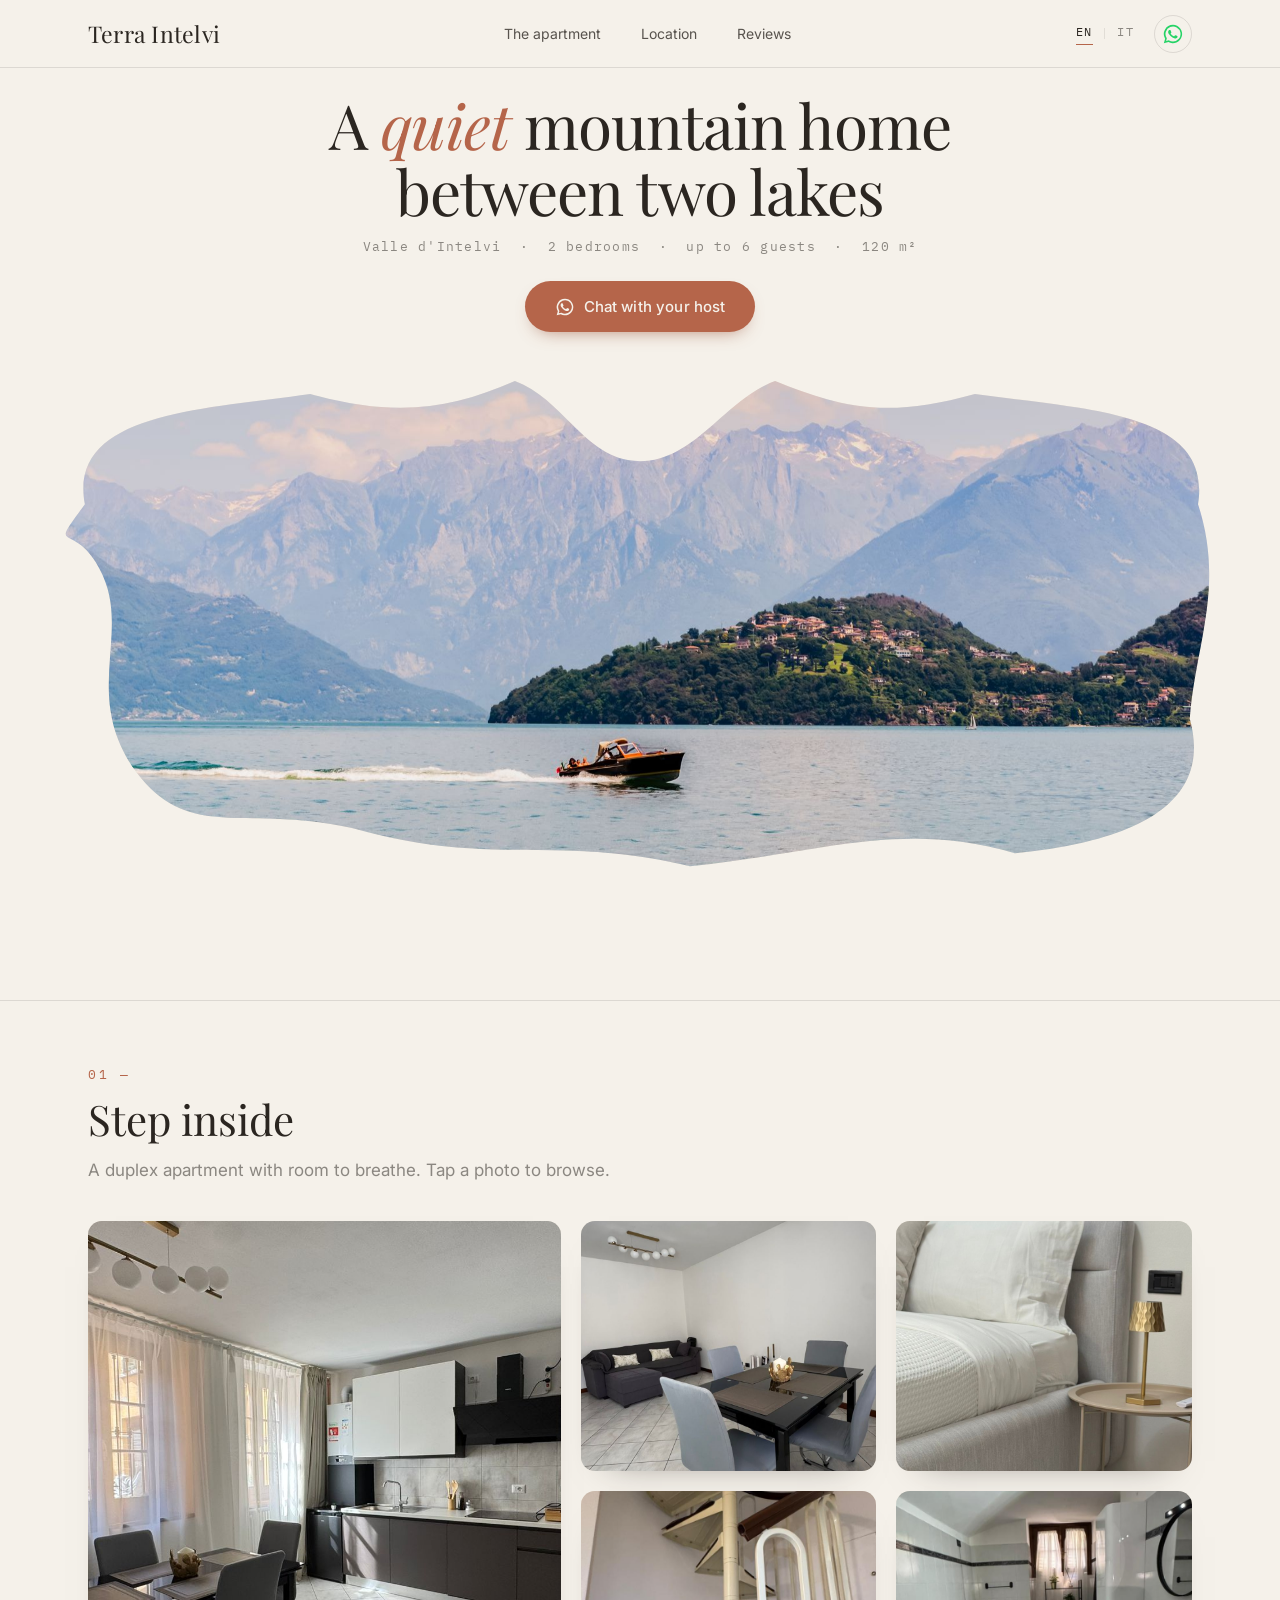
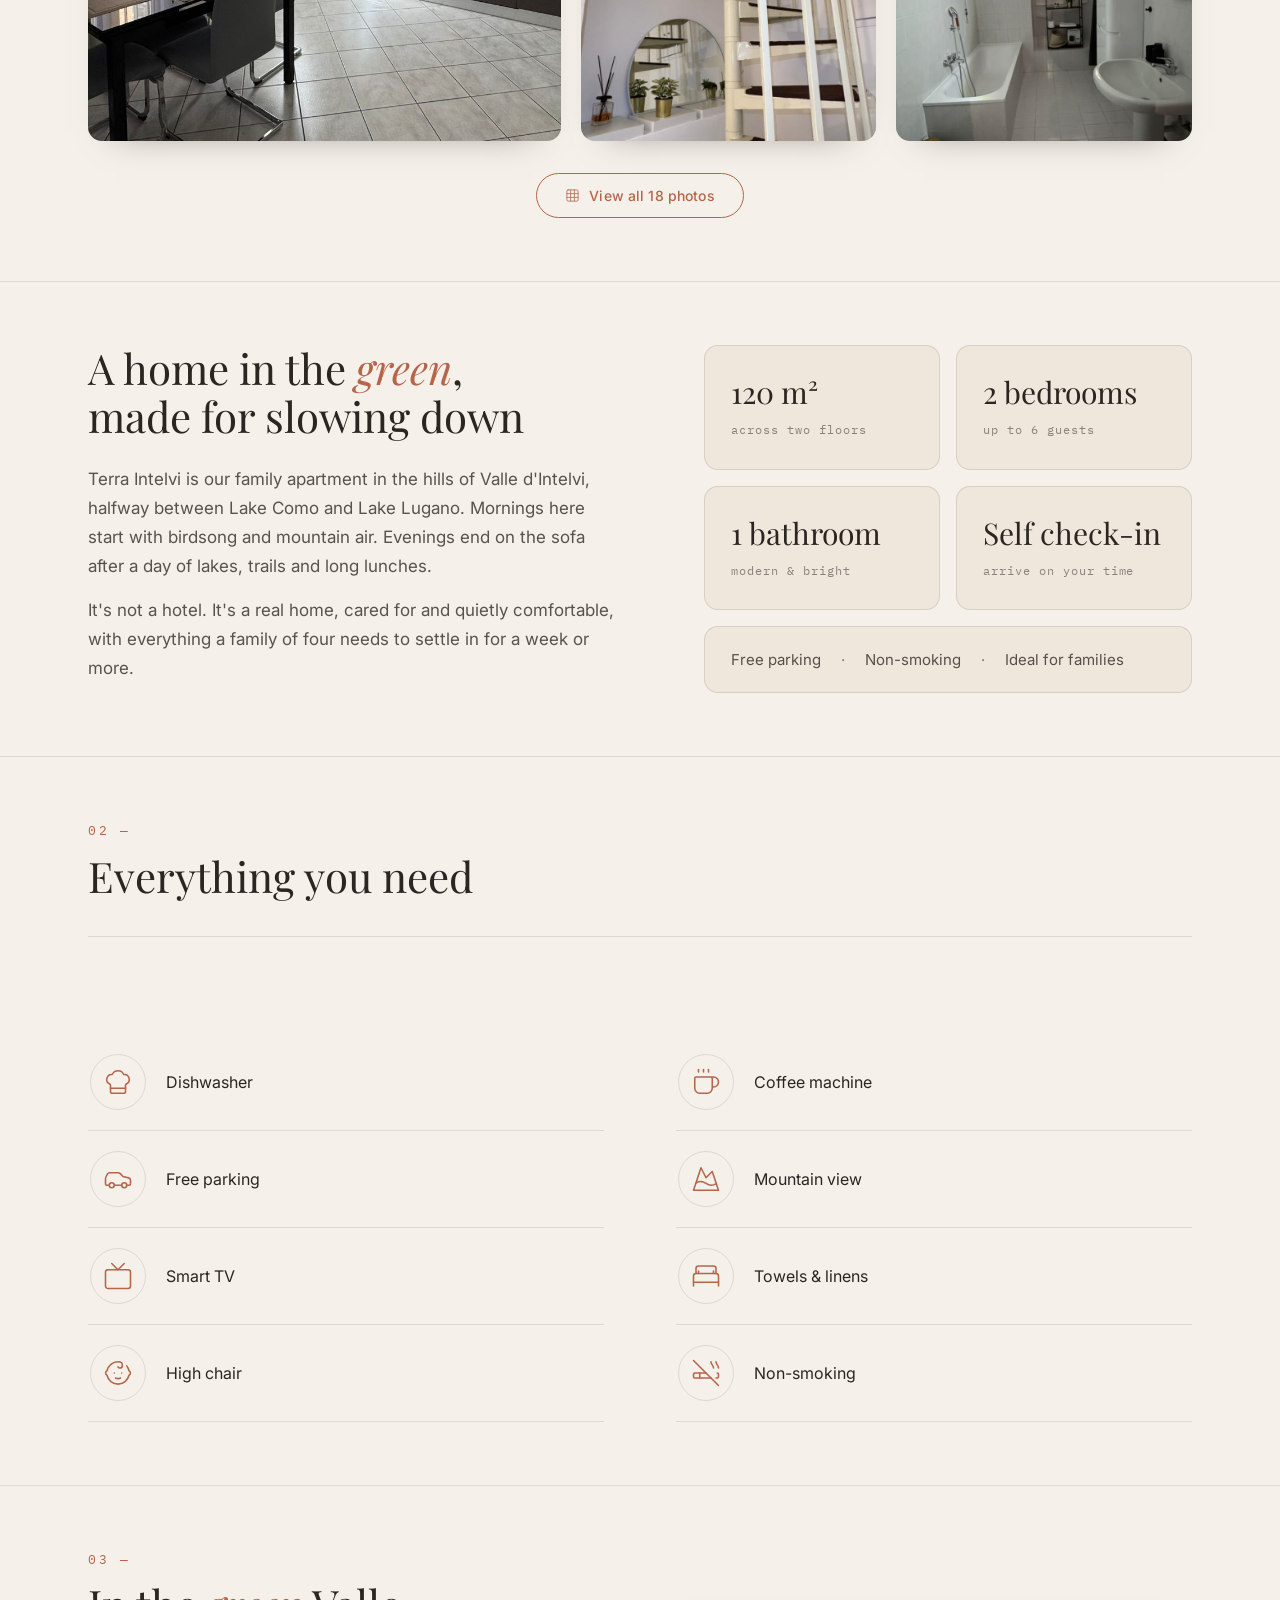
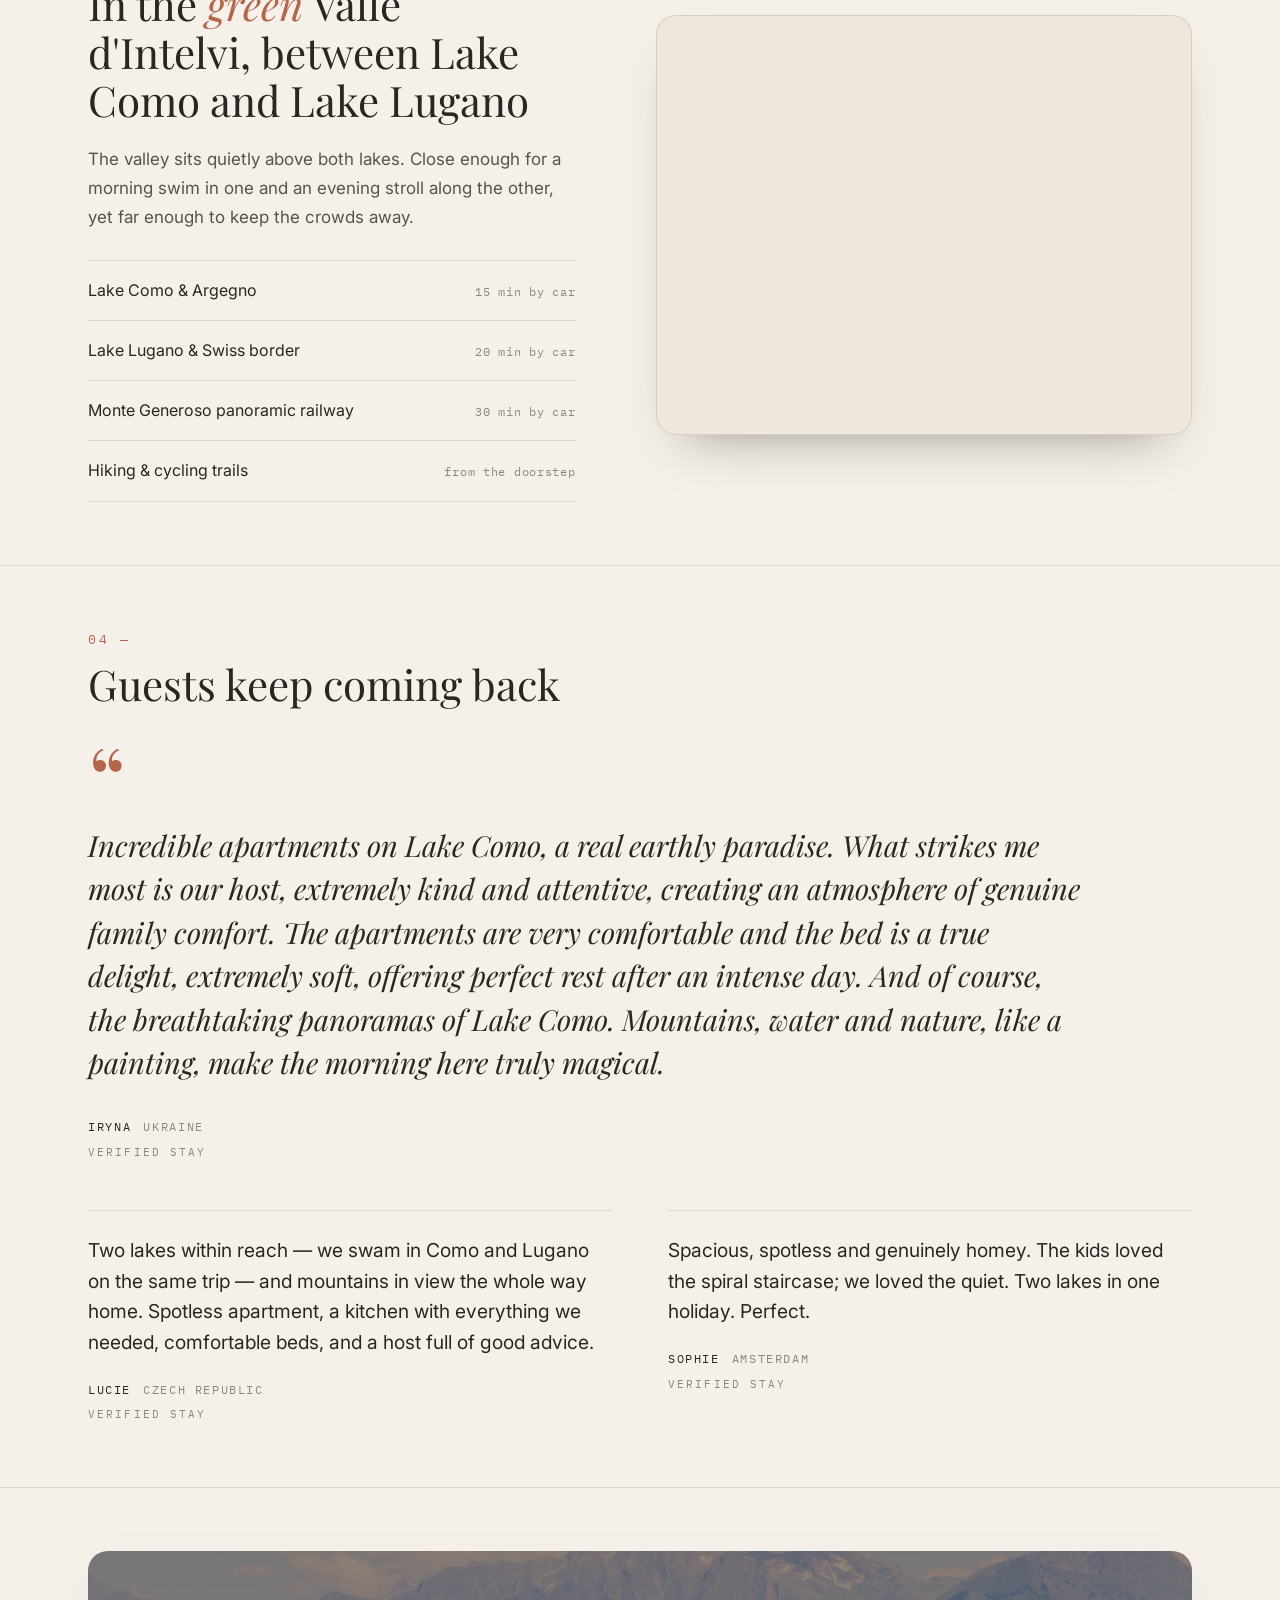
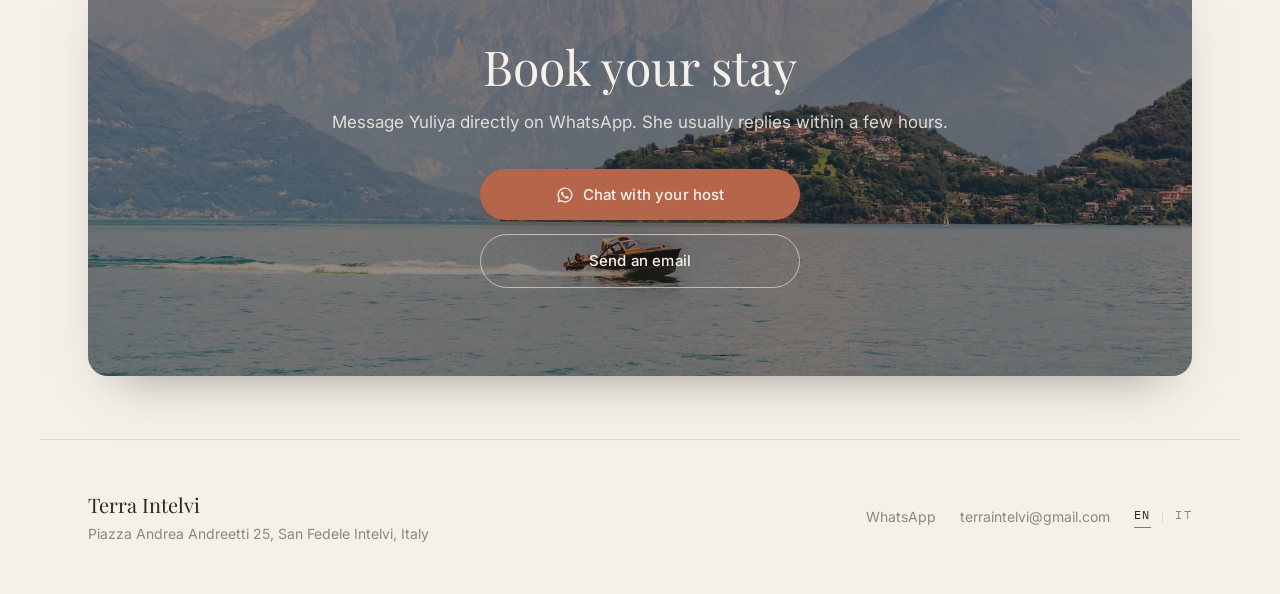
==== commit 54a88ed2: "Mobile: portrait hero, review carousel, roomier CTA Phone-only work; desktop is byte-for-byte unchan" ====
--- a/Terra Intelvi Landing Page/site/index.html
+++ b/Terra Intelvi Landing Page/site/index.html
@@ -72,10 +72,30 @@
                           M 0.05,0.1939 C 0.0125,0.051 0.1083,0.0204 0.2083,0.0918 C 0.2833,0.1469 0.3333,0.0408 0.3917,0.0653 C 0.4333,0.0857 0.45,0.1939 0.5,0.1939 C 0.55,0.1939 0.5667,0.0857 0.6083,0.0653 C 0.6667,0.0408 0.7167,0.1469 0.7917,0.0918 C 0.8917,0.0204 0.99,0.051 0.9567,0.1939 C 0.975,0.3469 0.9417,0.4388 0.9667,0.5612 C 0.99,0.6939 0.9333,0.8469 0.825,0.7857 C 0.7333,0.7347 0.6667,0.8735 0.5583,0.8122 C 0.45,0.751 0.4,0.8816 0.2917,0.8204 C 0.1833,0.7592 0.1083,0.8571 0.06,0.7184 C 0.0183,0.5918 0.065,0.4898 0.0367,0.3878 C 0.015,0.2857 0.0183,0.2857 0.05,0.1939 Z"></animate>
               </path>
             </clipPath>
+            <!-- Portrait twin of the blob above, for the phone hero. The landscape
+                 path stretched into a tall frame turns its side bumps into long
+                 smears, so the vertical frame gets its own path: the waves run
+                 down the left and right edges instead of across the top and
+                 bottom. Same 7s breathing morph, same segment structure (M + 11
+                 cubics + Z) so the two keyframes interpolate cleanly. -->
+            <clipPath id="heroWaveTall" clipPathUnits="objectBoundingBox">
+              <path d="M 0.5,0.02 C 0.68,0.02 0.72,0.1 0.86,0.14 C 0.97,0.175 1,0.28 0.965,0.4 C 0.94,0.5 0.99,0.58 0.965,0.68 C 0.94,0.79 0.97,0.9 0.85,0.935 C 0.72,0.975 0.66,0.99 0.5,0.985 C 0.34,0.99 0.28,0.975 0.15,0.935 C 0.03,0.9 0.06,0.79 0.035,0.68 C 0.01,0.58 0.06,0.5 0.035,0.4 C 0,0.28 0.03,0.175 0.14,0.14 C 0.28,0.1 0.32,0.02 0.5,0.02 Z">
+                <animate attributeName="d" dur="7s" repeatCount="indefinite" calcMode="spline" keyTimes="0;0.5;1" keySplines="0.4 0 0.6 1;0.4 0 0.6 1"
+                  values="M 0.5,0.02 C 0.68,0.02 0.72,0.1 0.86,0.14 C 0.97,0.175 1,0.28 0.965,0.4 C 0.94,0.5 0.99,0.58 0.965,0.68 C 0.94,0.79 0.97,0.9 0.85,0.935 C 0.72,0.975 0.66,0.99 0.5,0.985 C 0.34,0.99 0.28,0.975 0.15,0.935 C 0.03,0.9 0.06,0.79 0.035,0.68 C 0.01,0.58 0.06,0.5 0.035,0.4 C 0,0.28 0.03,0.175 0.14,0.14 C 0.28,0.1 0.32,0.02 0.5,0.02 Z;
+                          M 0.5,0.035 C 0.66,0.015 0.75,0.09 0.87,0.125 C 0.985,0.16 0.98,0.3 0.955,0.415 C 0.93,0.52 0.975,0.6 0.95,0.695 C 0.925,0.8 0.955,0.885 0.83,0.945 C 0.7,0.985 0.65,0.97 0.5,0.975 C 0.35,0.98 0.29,0.99 0.16,0.945 C 0.045,0.885 0.075,0.8 0.05,0.695 C 0.025,0.6 0.07,0.52 0.045,0.415 C 0.02,0.3 0.015,0.16 0.13,0.125 C 0.25,0.09 0.34,0.015 0.5,0.035 Z;
+                          M 0.5,0.02 C 0.68,0.02 0.72,0.1 0.86,0.14 C 0.97,0.175 1,0.28 0.965,0.4 C 0.94,0.5 0.99,0.58 0.965,0.68 C 0.94,0.79 0.97,0.9 0.85,0.935 C 0.72,0.975 0.66,0.99 0.5,0.985 C 0.34,0.99 0.28,0.975 0.15,0.935 C 0.03,0.9 0.06,0.79 0.035,0.68 C 0.01,0.58 0.06,0.5 0.035,0.4 C 0,0.28 0.03,0.175 0.14,0.14 C 0.28,0.1 0.32,0.02 0.5,0.02 Z"></animate>
+              </path>
+            </clipPath>
           </defs>
         </svg>
         <div class="hero__figure-inner">
-          <img src="images/stock/hero-lake.jpg" alt="Lake Como seen from the mountains above Valle d'Intelvi">
+          <!-- Phones get a portrait bedroom frame instead of the landscape lake:
+               a 9:16 photo in a tall blob. The breakpoint here must stay in step
+               with the one in styles.css that swaps the clip path. -->
+          <picture>
+            <source media="(max-width: 719px)" srcset="images/stock/hero-mob.jpg">
+            <img src="images/stock/hero-lake.jpg" alt="Terra Intelvi in Valle d'Intelvi, between Lake Como and Lake Lugano">
+          </picture>
         </div>
       </div>
     </section>
--- a/Terra Intelvi Landing Page/site/styles.css
+++ b/Terra Intelvi Landing Page/site/styles.css
@@ -392,12 +392,17 @@
   /* Small margin because the blob's wavy bottom edge already leaves ~40px of
      optical space inside the frame */
   .hero__cta { order: 1; margin-top: 8px; }
-  /* Taller 4:3 frame on phones. height:auto hands sizing back to the aspect
-     ratio — the desktop 80vh/640px budget would crop it. */
+  /* Portrait frame on phones: a 9:16 photo in the tall twin of the blob.
+     Sized from the viewport rather than an aspect ratio so the photo always
+     lands at just over half a screen whatever the phone's width — svh is the
+     stable unit here, because vh includes the URL bar and shifts mid-scroll.
+     max-height is lifted so the desktop 80vh/768px budget can't crop it. */
   .hero__figure-inner {
-    aspect-ratio: 4 / 3;
-    height: auto;
+    aspect-ratio: auto;
+    height: 56vh;
+    height: 56svh;
     max-height: none;
+    clip-path: url(#heroWaveTall);
   }
   .hero__figure { margin-top: 24px; }
 }
@@ -871,3 +876,113 @@
 @media (min-width: 720px) {
   .footer__inner { flex-direction: row; align-items: center; justify-content: space-between; }
 }
+
+/* ==========================================================================
+   10. Phone refinements
+   Everything below is phone-only and deliberately last in the file, so each
+   rule wins on source order against the base it overrides without needing
+   !important or inflated selectors. Nothing here exists above 719px.
+   ========================================================================== */
+@media (max-width: 719px) {
+
+  /* ---------- Info tags: centred under the fact cards ----------
+     The row is a wrapping flex line, so centring needs both axes: the flex
+     alignment centres the chips, text-align centres a chip whose own label
+     wraps onto a second line. */
+  .tags {
+    justify-content: center;
+    text-align: center;
+  }
+
+  /* ---------- Reviews: the two notes become a swipe carousel ----------
+     Flex + scroll-snap, no JS. The track is a child of the padded container,
+     so its overflow is contained and the document itself never scrolls
+     sideways — the one failure mode that shifts every section on a phone. */
+  .reviews__side {
+    display: flex;
+    flex-wrap: nowrap;
+    align-items: stretch;      /* equal-height cards; the base rule says start */
+    gap: 14px;
+    overflow-x: auto;
+    overscroll-behavior-x: contain;
+    scroll-snap-type: x mandatory;
+    -webkit-overflow-scrolling: touch;
+    /* Room for the cards' shadow, which a clipped scroll port would shave off */
+    padding-bottom: 6px;
+    scrollbar-width: none;
+  }
+  .reviews__side::-webkit-scrollbar { display: none; }
+
+  /* 86% leaves the next card visibly peeking at the right edge — the only
+     affordance telling a thumb there is more to the side. */
+  .review-note {
+    flex: 0 0 86%;
+    min-width: 0;
+    scroll-snap-align: start;
+    display: flex;
+    flex-direction: column;
+    border: 1px solid var(--hairline);
+    border-radius: var(--radius);
+    background: var(--card);
+    padding: 20px 22px 24px;
+    box-shadow: 0 14px 28px -24px rgba(43, 38, 33, 0.55);
+  }
+
+  /* The lead quote's mark, scaled to a note. Decorative, so it is generated
+     content and stays out of the text a screen reader announces. */
+  .review-note::before {
+    content: '\201C';
+    display: block;
+    font-family: var(--font-serif);
+    font-size: 58px;
+    line-height: 0.55;
+    color: var(--clay);
+    margin-bottom: 16px;
+  }
+
+  /* margin-top:auto pins the attribution to the bottom of the taller card, so
+     the two footers sit on one line as you swipe between them. */
+  .review-note footer {
+    margin-top: auto;
+    padding-top: 22px;
+  }
+
+  /* A card parked off to the side of the scroll port is clipped, so the
+     IntersectionObserver that drives .fade-up may never see it and it would
+     stay at opacity 0 until swiped. Inside the carousel the entrance is
+     dropped rather than risked. */
+  .reviews__side .fade-up {
+    opacity: 1;
+    transform: none;
+    transition: none;
+  }
+
+  /* ---------- Book your stay: more air, and a clear break before the footer ---------- */
+  #book.container {
+    padding-top: 80px;
+    padding-bottom: 80px;
+  }
+  .cta__inner { padding: 60px 22px; }
+  /* The buttons are measured against the card, not against the inner text
+     column, so the row first cancels .cta__inner's side padding. Without this
+     the 84% compounds with that padding and the buttons come out near 70% —
+     visibly narrower than the heading they sit under. The card clips its own
+     overflow, so these negative margins can't reach the document. */
+  .cta__actions {
+    margin-left: -22px;
+    margin-right: -22px;
+  }
+  /* Inset from the card edge rather than filling it, so the buttons read as
+     objects on the photo instead of bands across it. */
+  .cta__actions .btn {
+    width: 84%;
+    max-width: 320px;
+  }
+
+  /* The footer already carries a hairline; the extra space above it is what
+     turns that line into a section break rather than a divider. */
+  .footer__inner {
+    padding-top: 44px;
+    padding-bottom: 40px;
+  }
+}
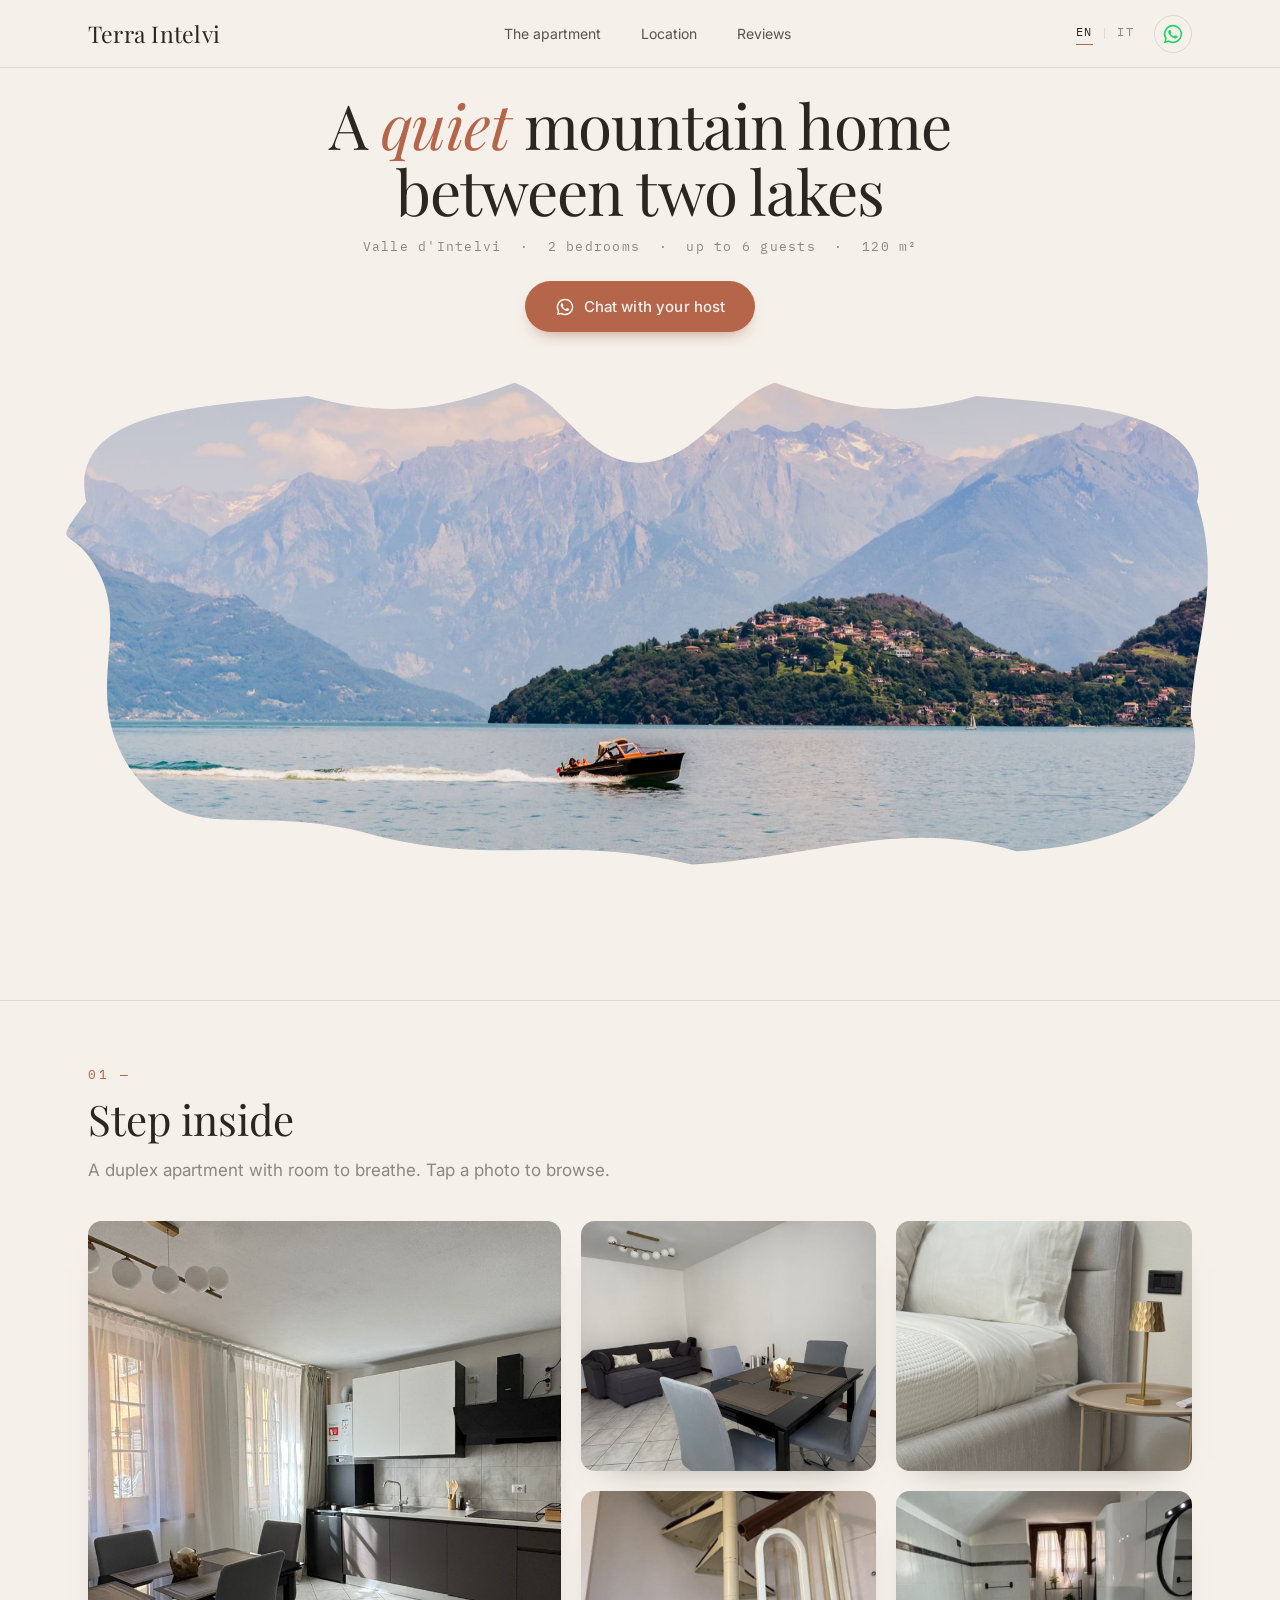
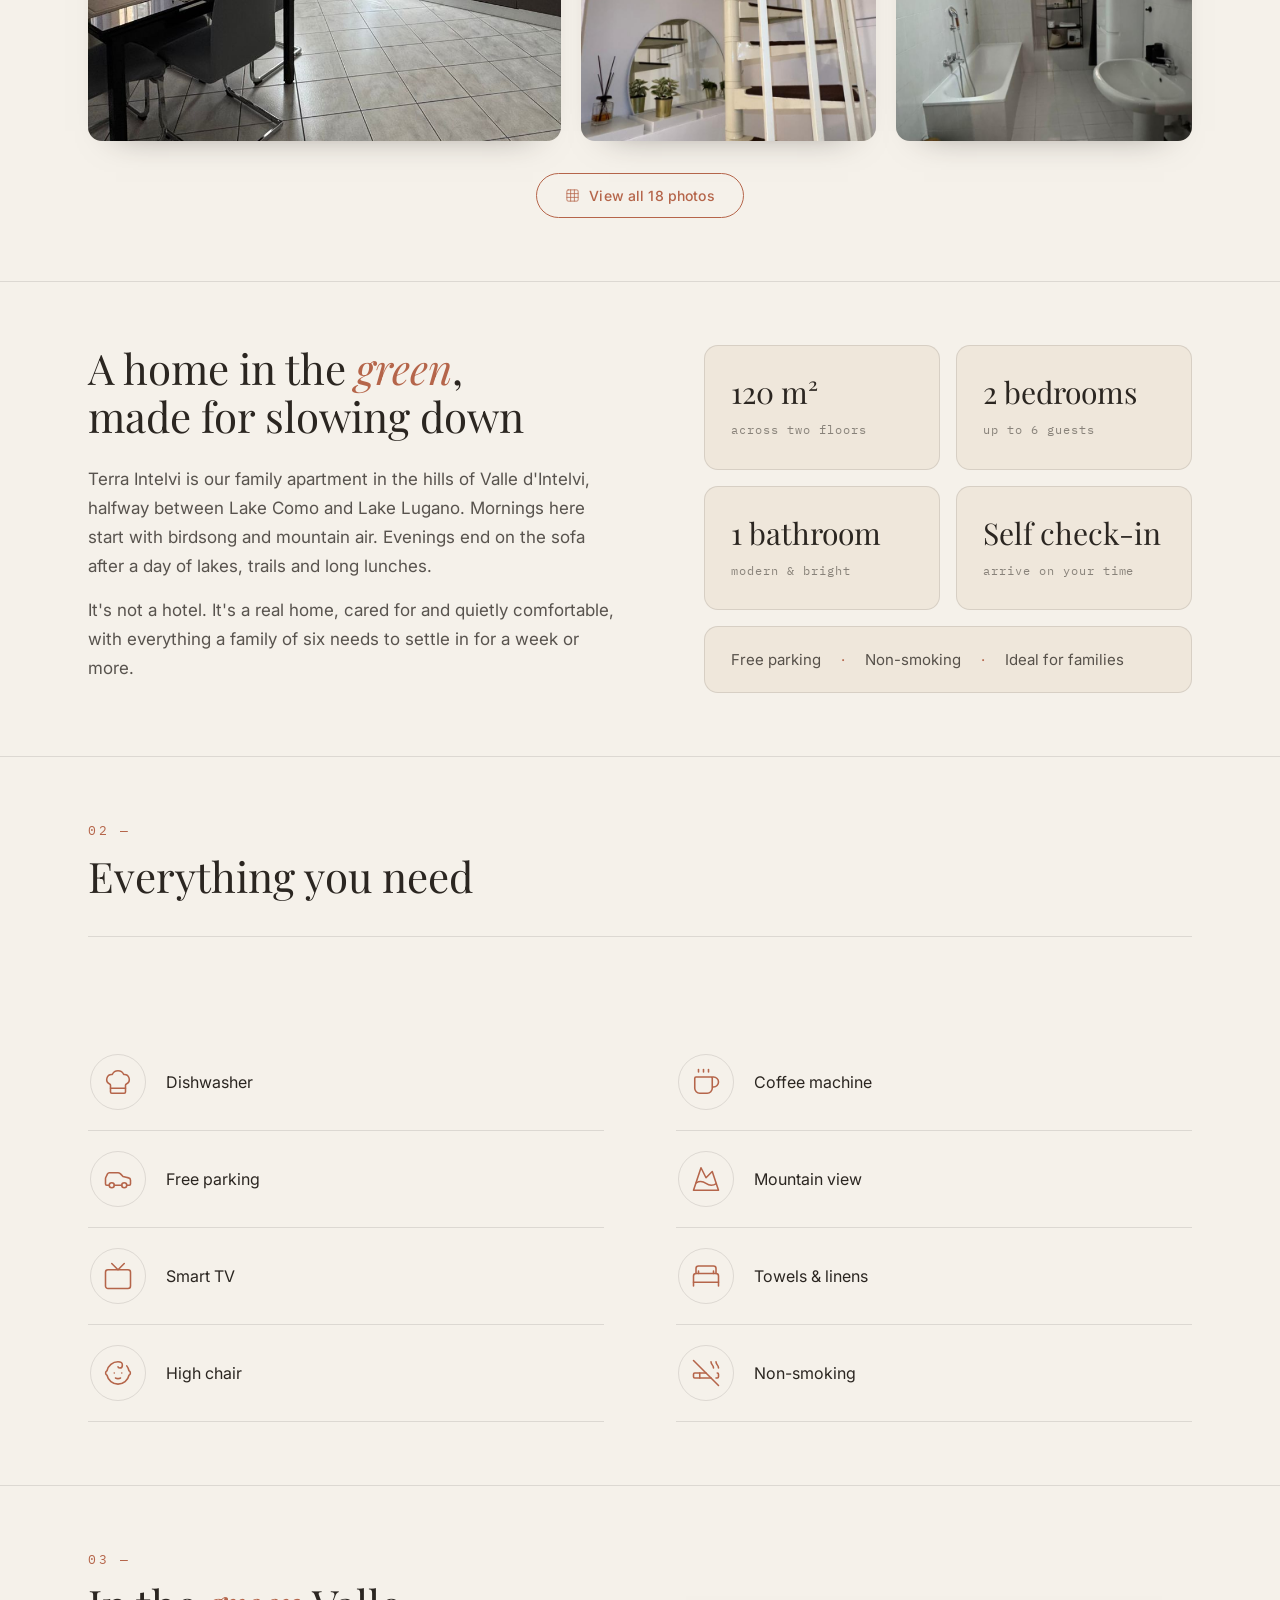
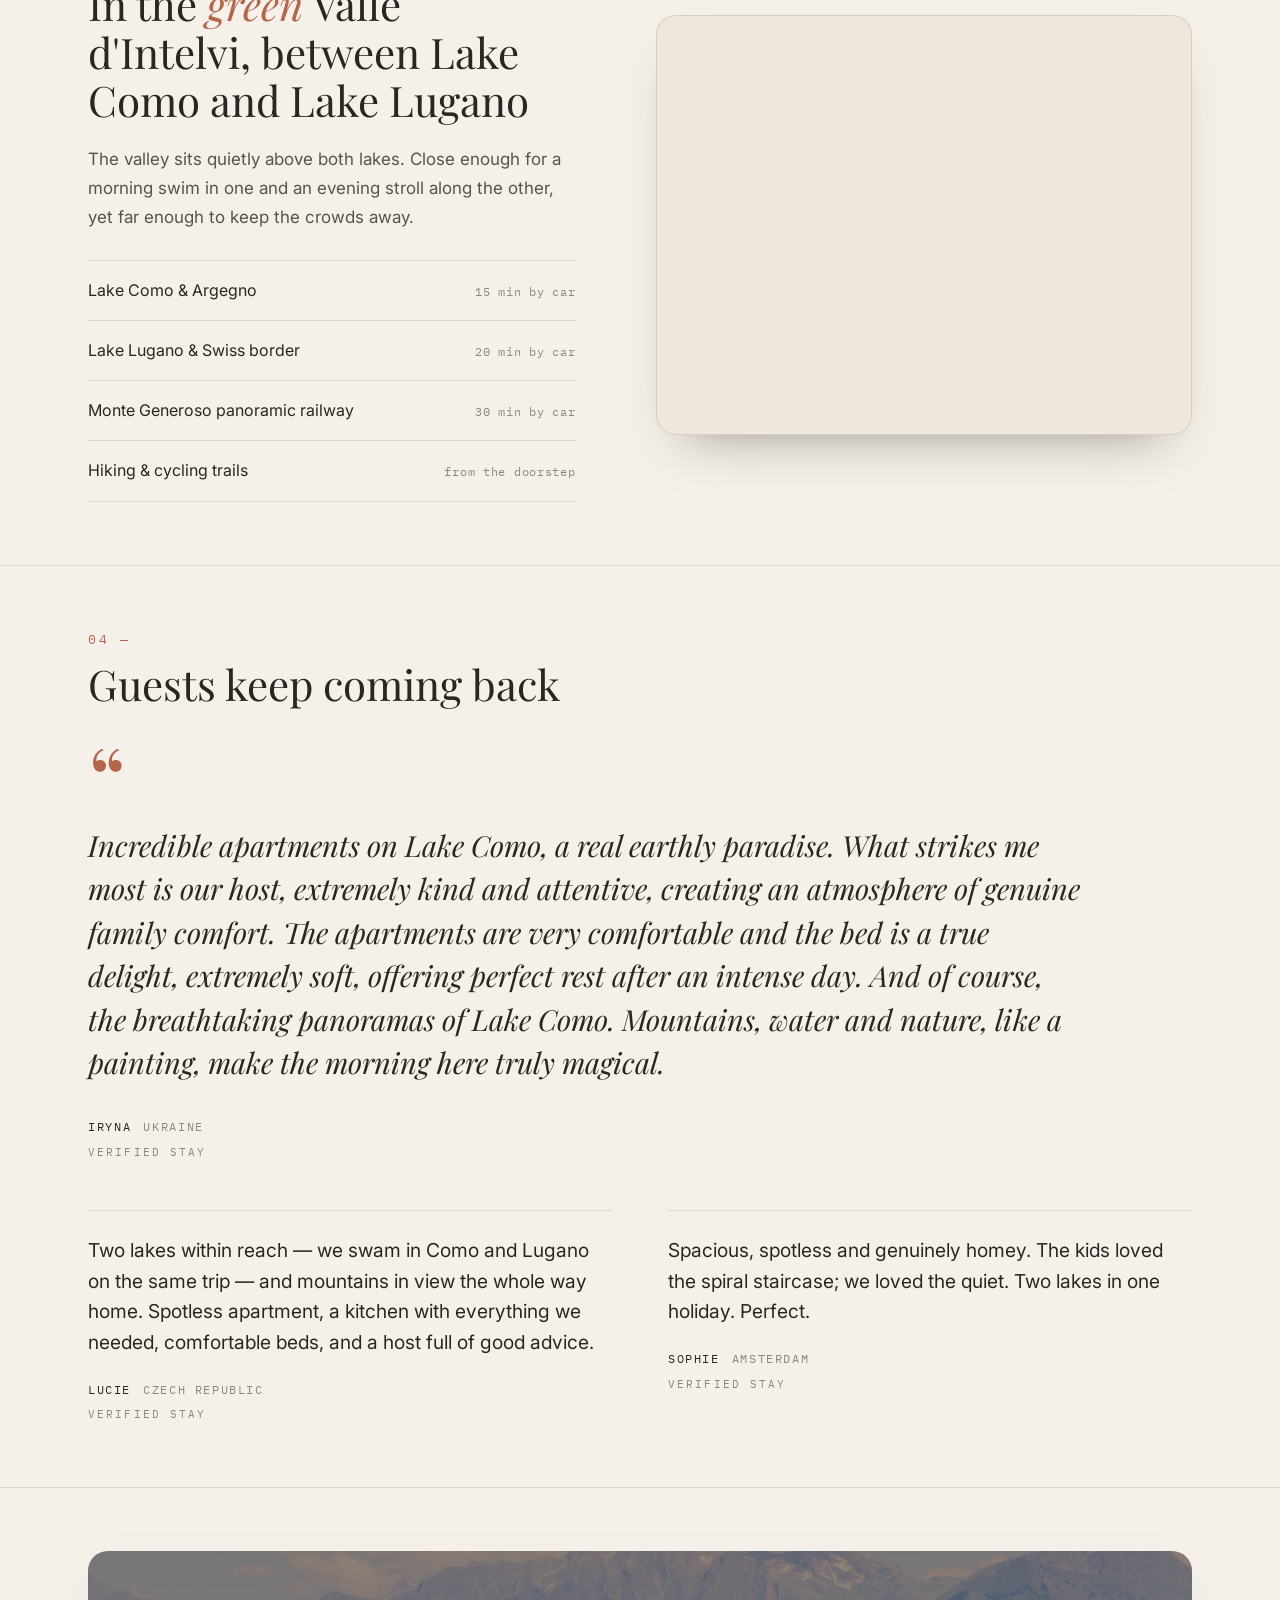
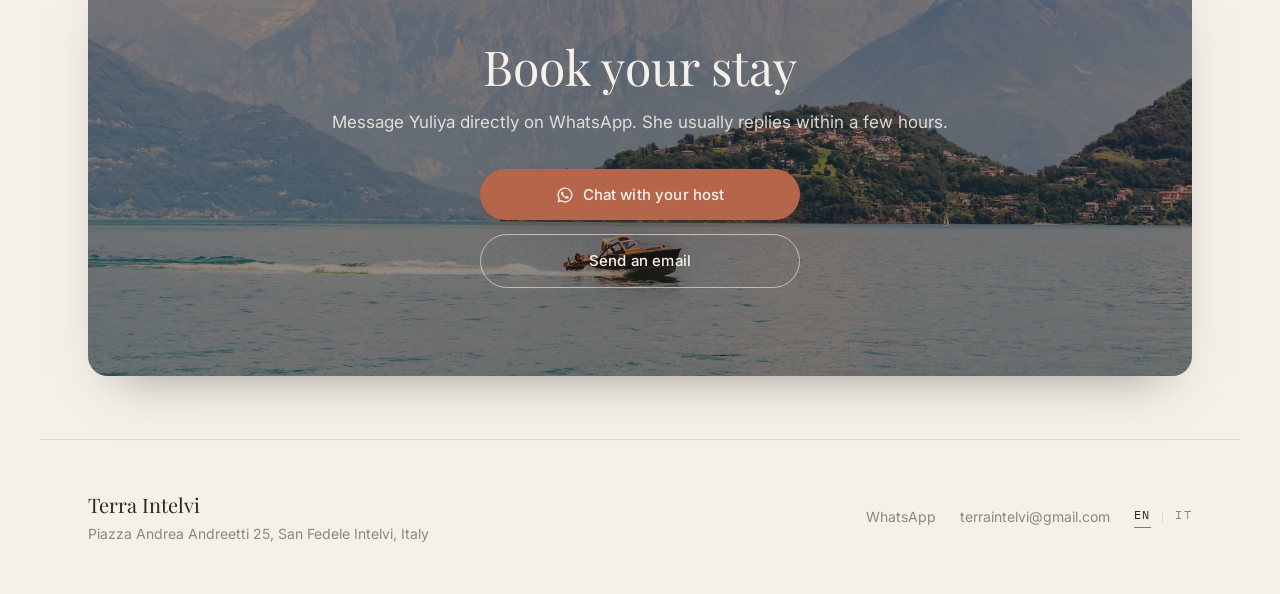
==== commit 459312a9: "Content: family of six, matching the 6-guest capacity The About copy still read 'a family of four' (" ====
--- a/Terra Intelvi Landing Page/site/index.html
+++ b/Terra Intelvi Landing Page/site/index.html
@@ -147,7 +147,7 @@
         <div class="about__text fade-up">
           <h2 data-en="A home in the <em>green</em>, made for slowing down" data-it="Una casa nel <em>verde</em>, fatta per rallentare">A home in the <em>green</em>, made for slowing down</h2>
           <p data-en="Terra Intelvi is our family apartment in the hills of Valle d'Intelvi, halfway between Lake Como and Lake Lugano. Mornings here start with birdsong and mountain air. Evenings end on the sofa after a day of lakes, trails and long lunches." data-it="Terra Intelvi è l'appartamento della nostra famiglia sulle colline della Valle d'Intelvi, a metà strada tra il Lago di Como e il Lago di Lugano. Qui le mattine iniziano con il canto degli uccelli e l'aria di montagna. Le sere finiscono sul divano, dopo una giornata tra laghi, sentieri e lunghi pranzi.">Terra Intelvi is our family apartment in the hills of Valle d'Intelvi, halfway between Lake Como and Lake Lugano. Mornings here start with birdsong and mountain air. Evenings end on the sofa after a day of lakes, trails and long lunches.</p>
-          <p data-en="It's not a hotel. It's a real home, cared for and quietly comfortable, with everything a family of four needs to settle in for a week or more." data-it="Non è un hotel. È una casa vera, curata e silenziosamente confortevole, con tutto ciò che serve a una famiglia di quattro persone per sentirsi a casa per una settimana o più.">It's not a hotel. It's a real home, cared for and quietly comfortable, with everything a family of four needs to settle in for a week or more.</p>
+          <p data-en="It's not a hotel. It's a real home, cared for and quietly comfortable, with everything a family of six needs to settle in for a week or more." data-it="Non è un hotel. È una casa vera, curata e silenziosamente confortevole, con tutto ciò che serve a una famiglia di sei persone per sentirsi a casa per una settimana o più.">It's not a hotel. It's a real home, cared for and quietly comfortable, with everything a family of six needs to settle in for a week or more.</p>
         </div>
         <div class="facts">
           <div class="fact-card fade-up"><div class="fact-card__value">120 m&sup2;</div><div class="fact-card__label" data-en="across two floors" data-it="su due piani">across two floors</div></div>
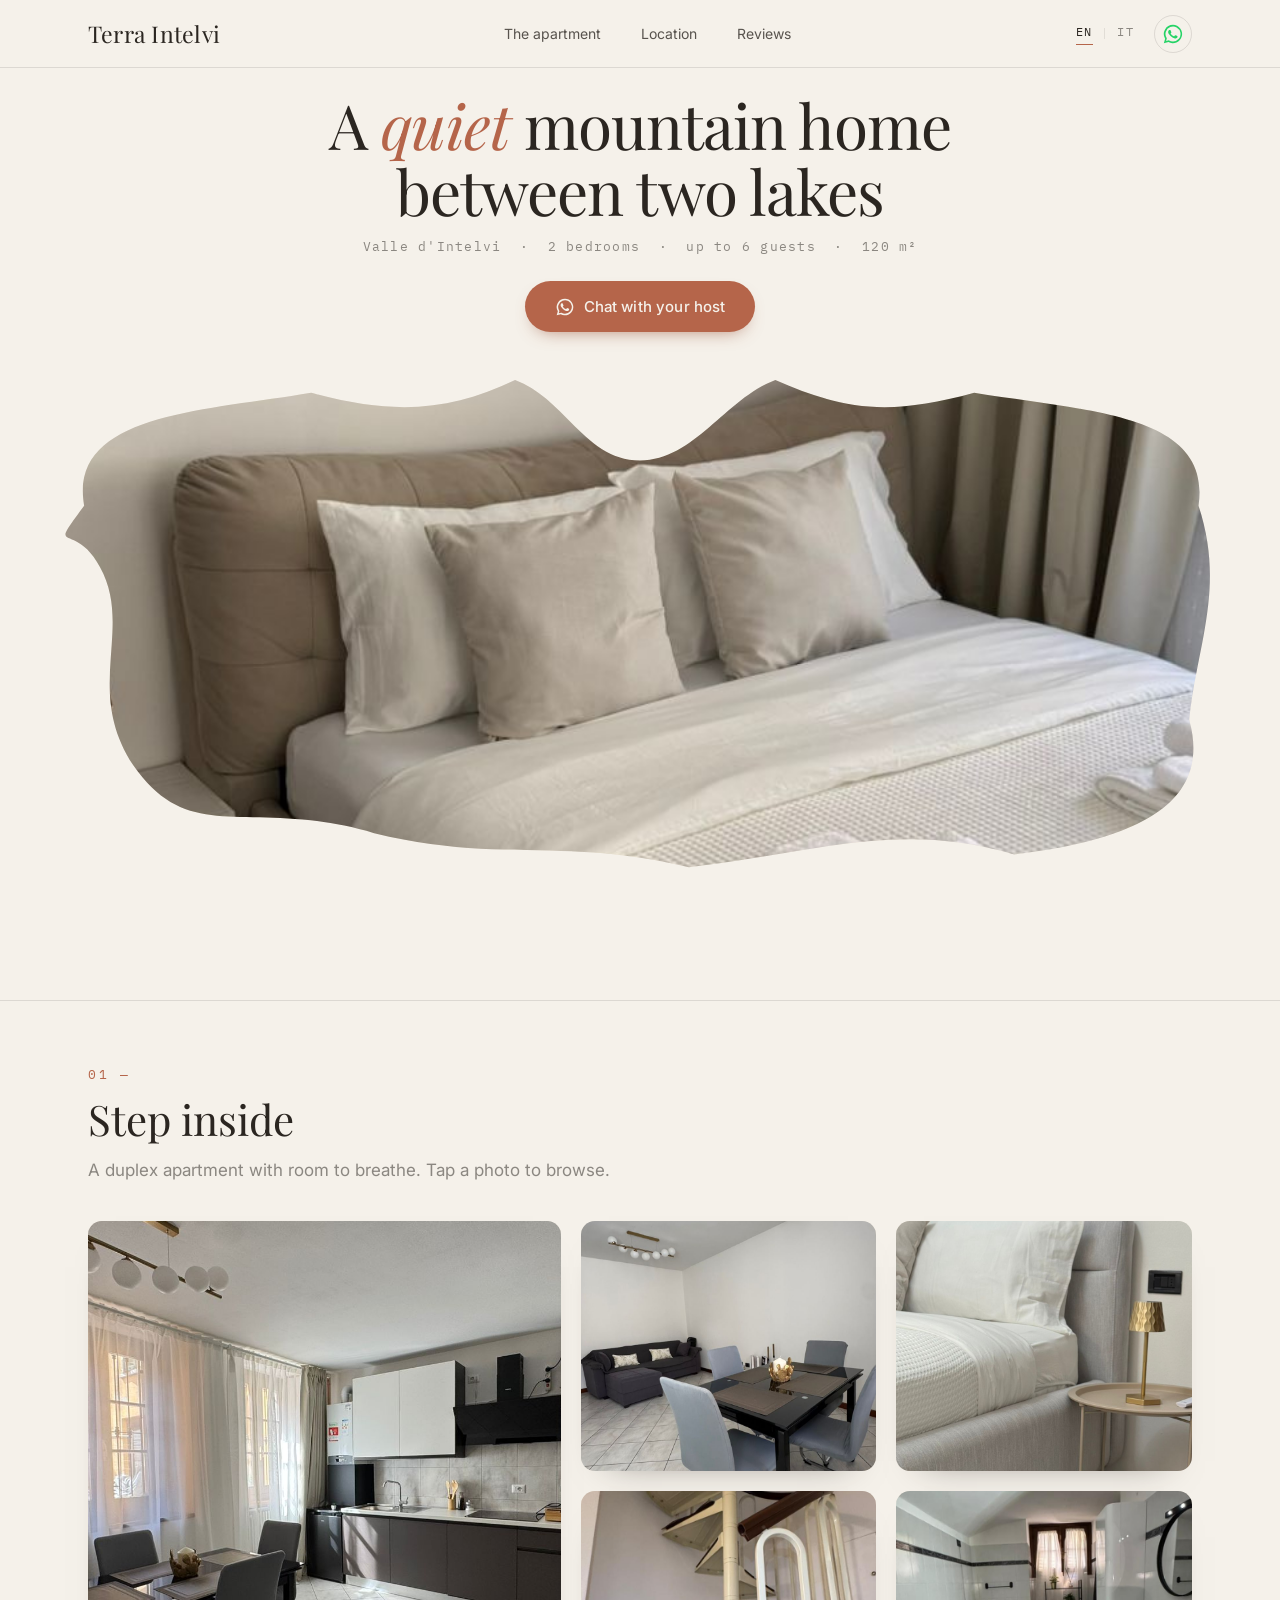
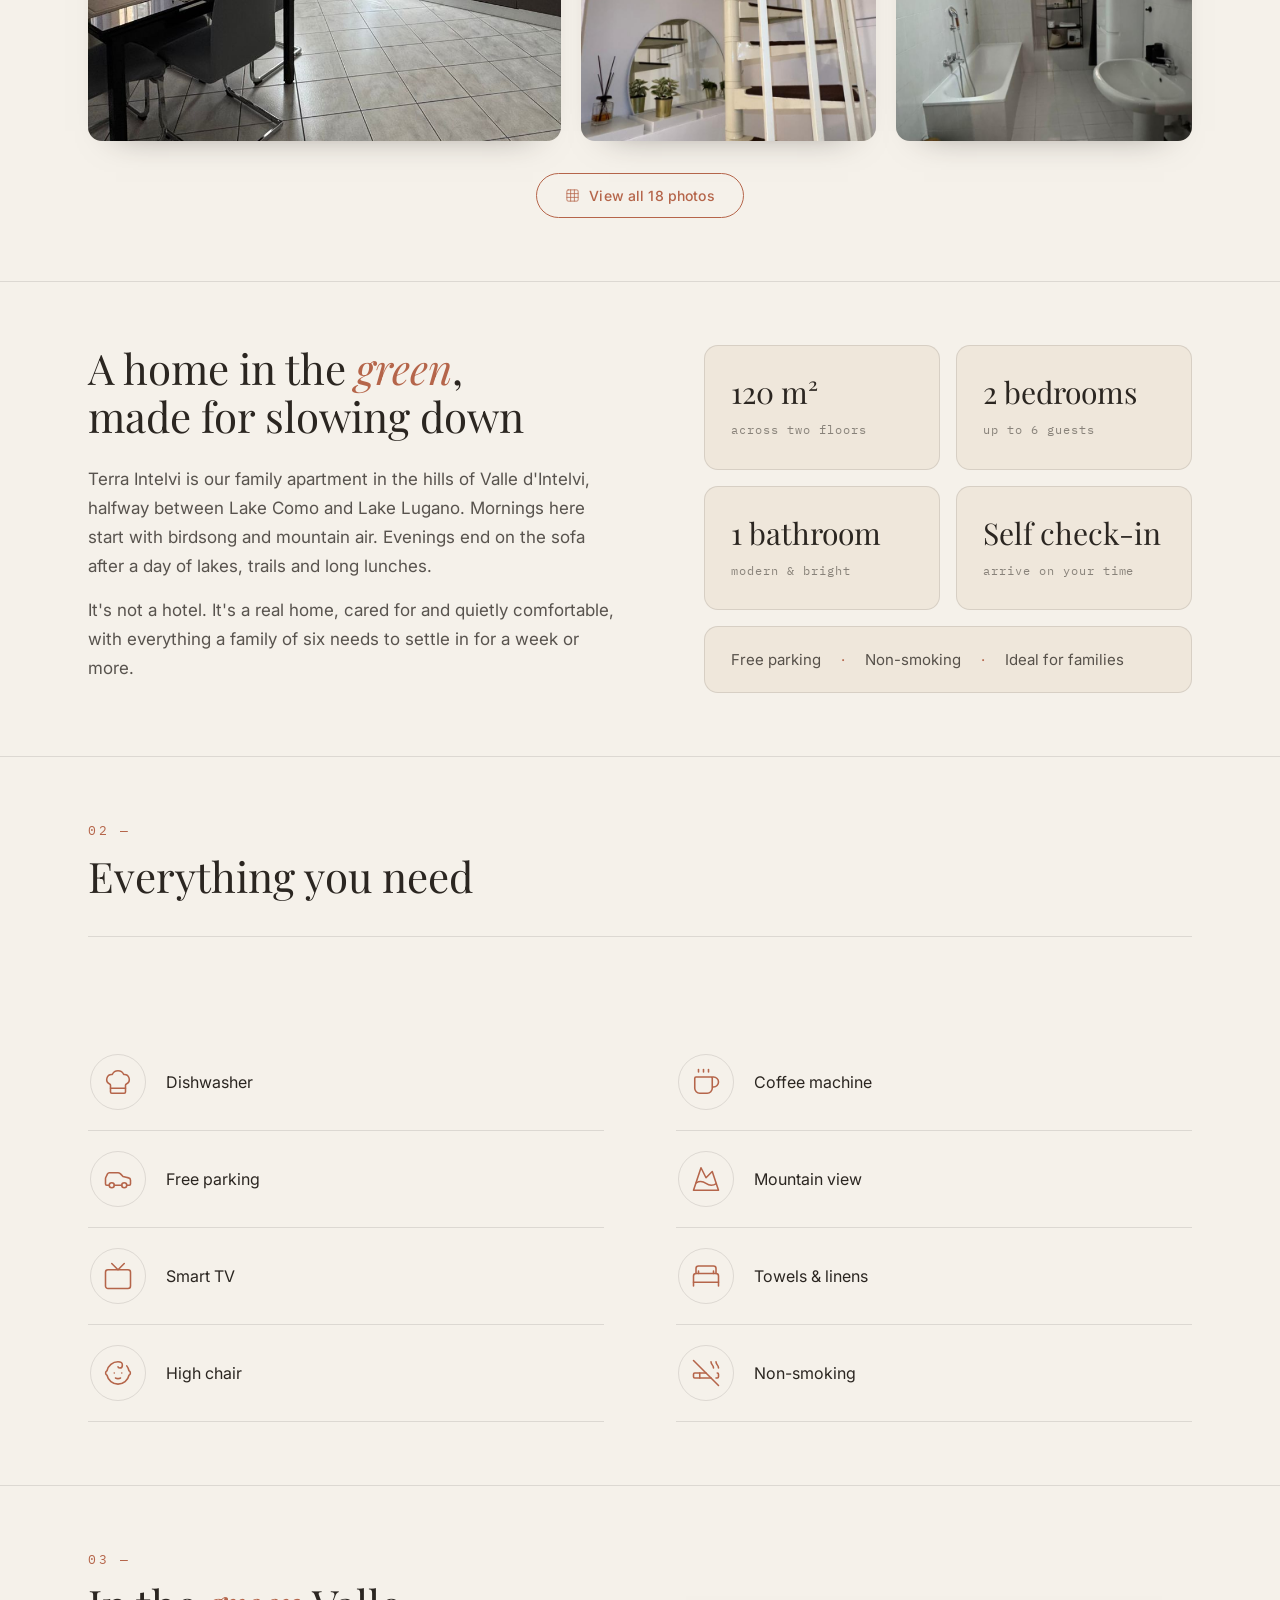
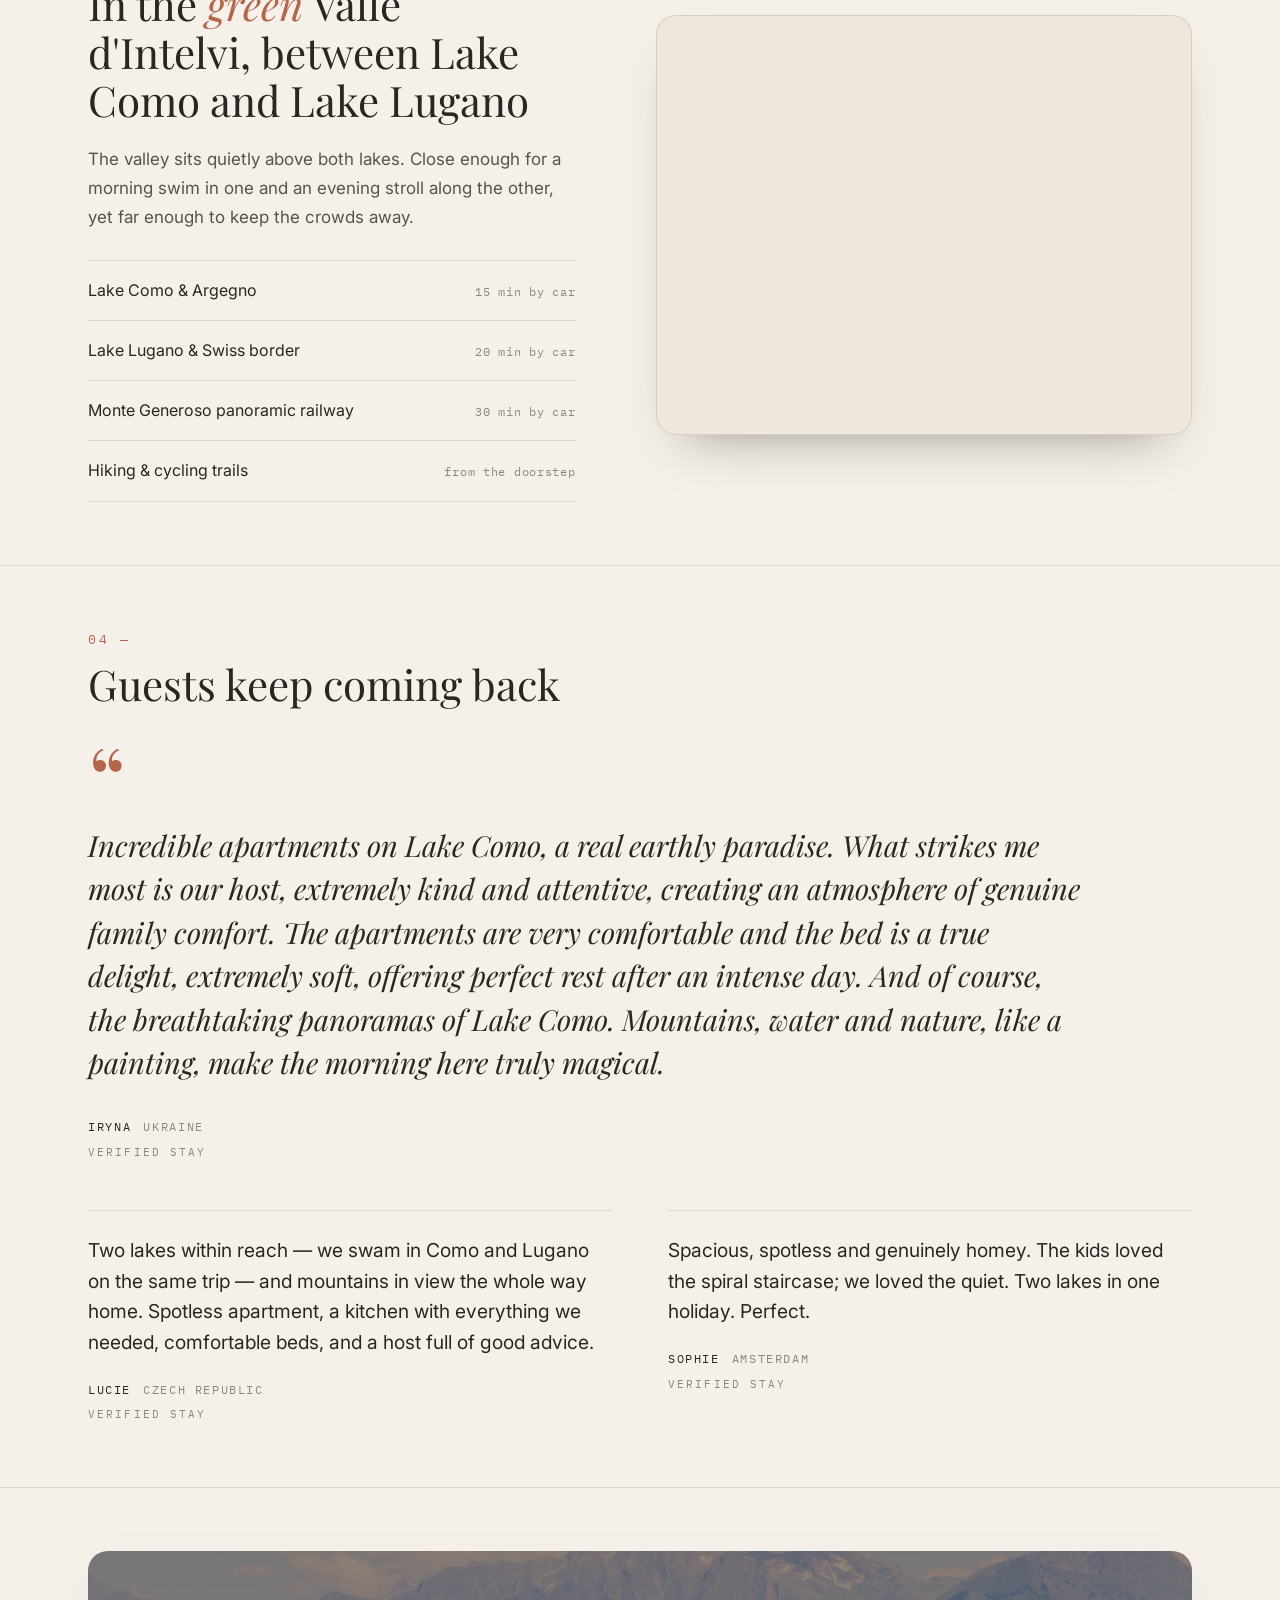
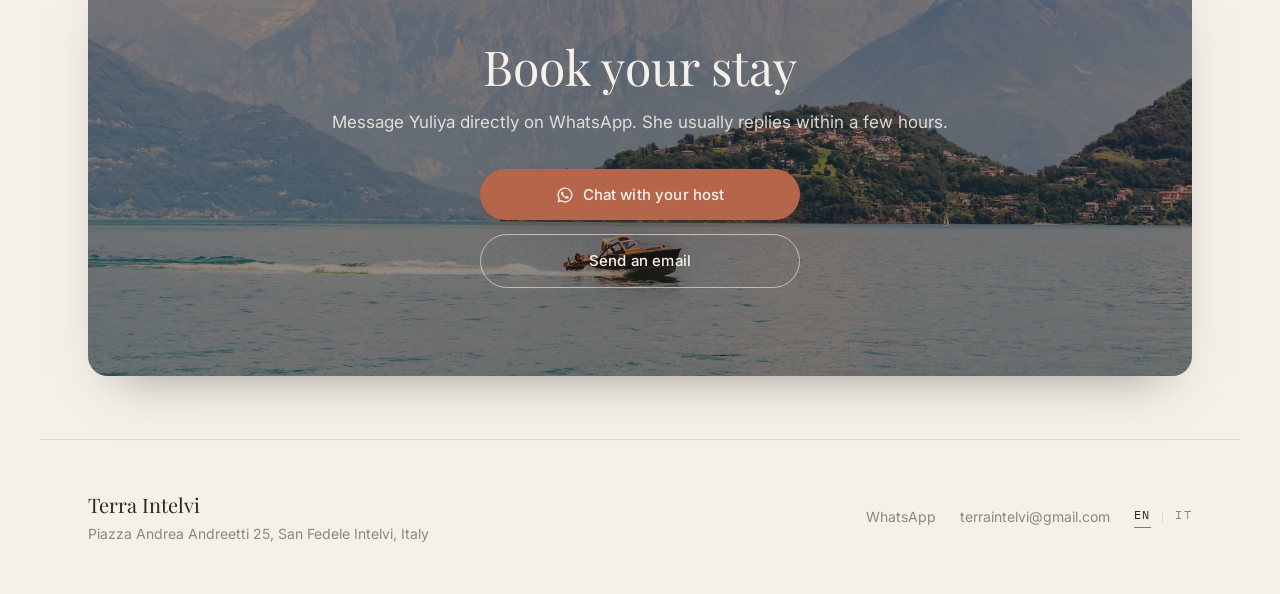
==== commit c6822db4: "Desktop hero: bedroom photo instead of the lake Swaps hero-lake.jpg for hero-main.jpg on the desktop" ====
--- a/Terra Intelvi Landing Page/site/index.html
+++ b/Terra Intelvi Landing Page/site/index.html
@@ -89,12 +89,12 @@
           </defs>
         </svg>
         <div class="hero__figure-inner">
-          <!-- Phones get a portrait bedroom frame instead of the landscape lake:
-               a 9:16 photo in a tall blob. The breakpoint here must stay in step
-               with the one in styles.css that swaps the clip path. -->
+          <!-- Phones get a portrait crop of the bedroom instead of the landscape
+               frame: a 9:16 photo in a tall blob. The breakpoint here must stay in
+               step with the one in styles.css that swaps the clip path. -->
           <picture>
             <source media="(max-width: 719px)" srcset="images/stock/hero-mob.jpg">
-            <img src="images/stock/hero-lake.jpg" alt="Terra Intelvi in Valle d'Intelvi, between Lake Como and Lake Lugano">
+            <img src="images/stock/hero-main.jpg" alt="The bedroom at Terra Intelvi: a double bed made up in white linen beside a curtained window">
           </picture>
         </div>
       </div>
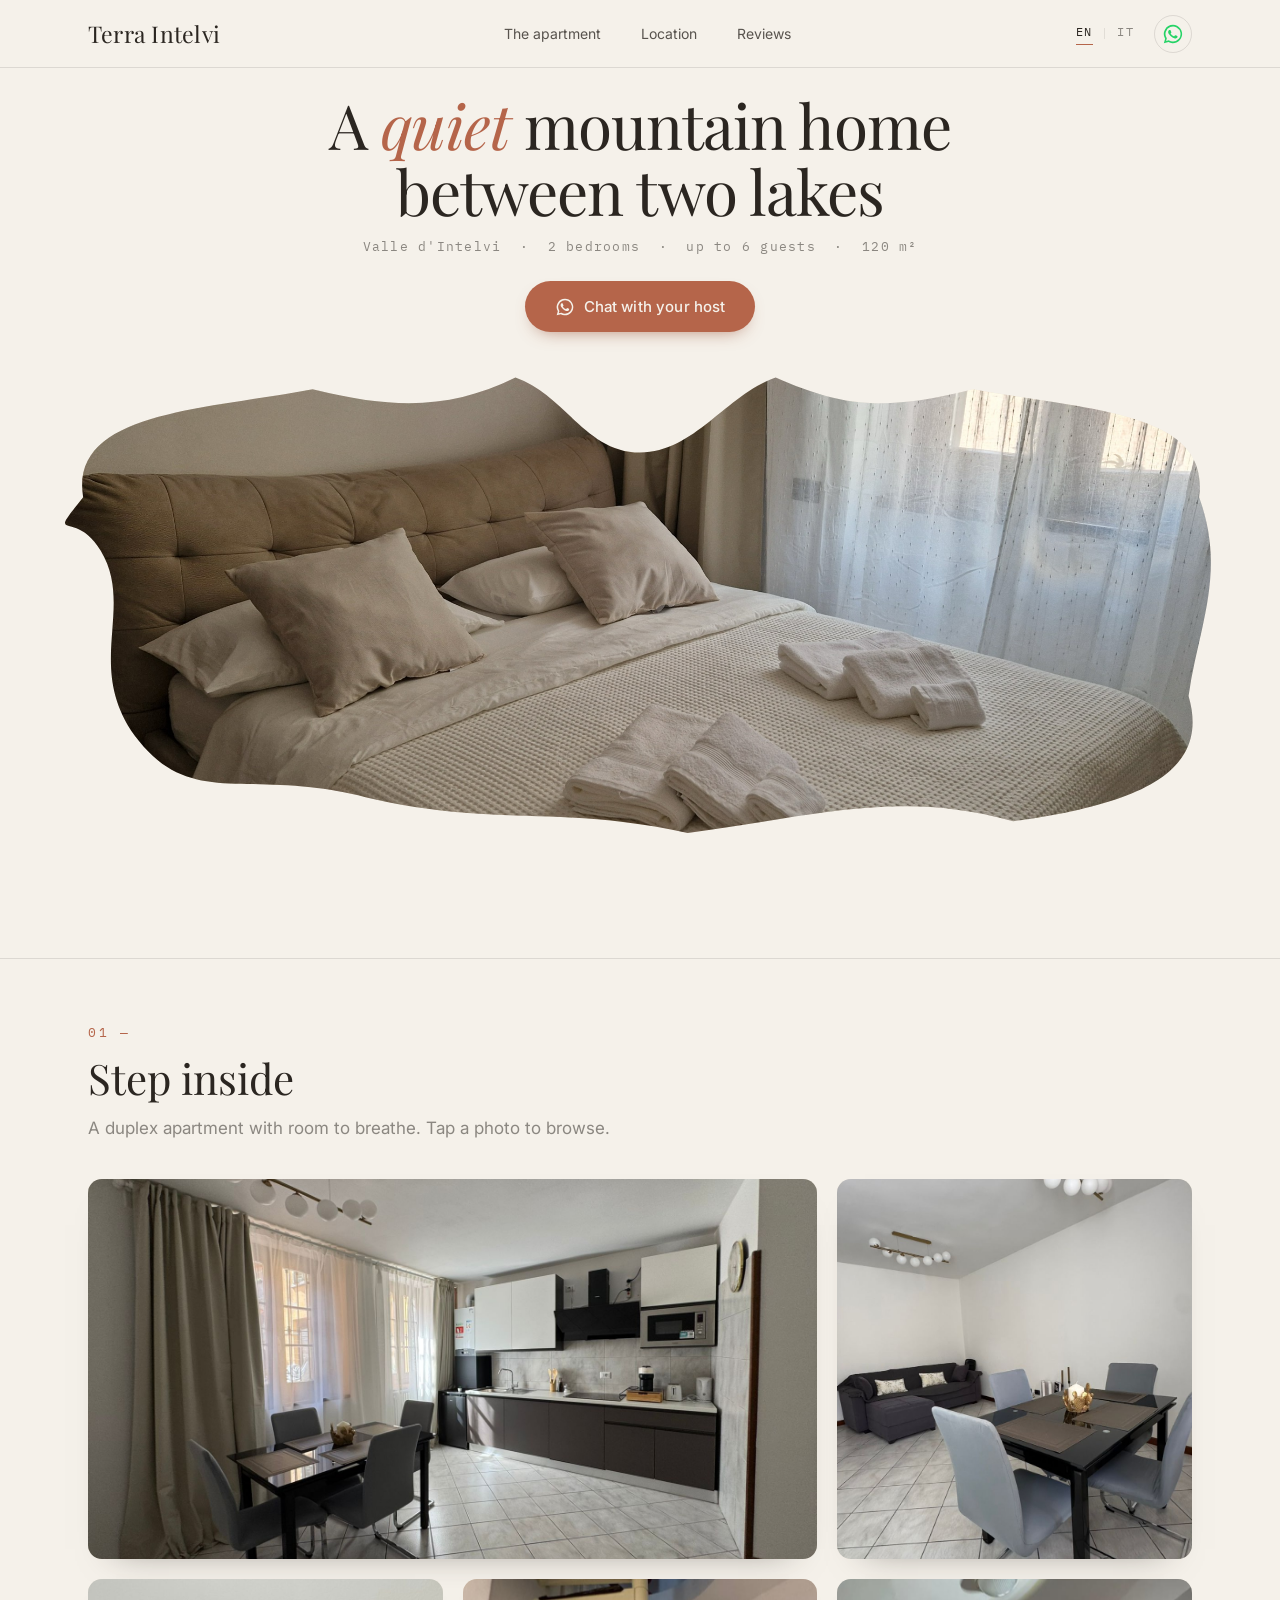
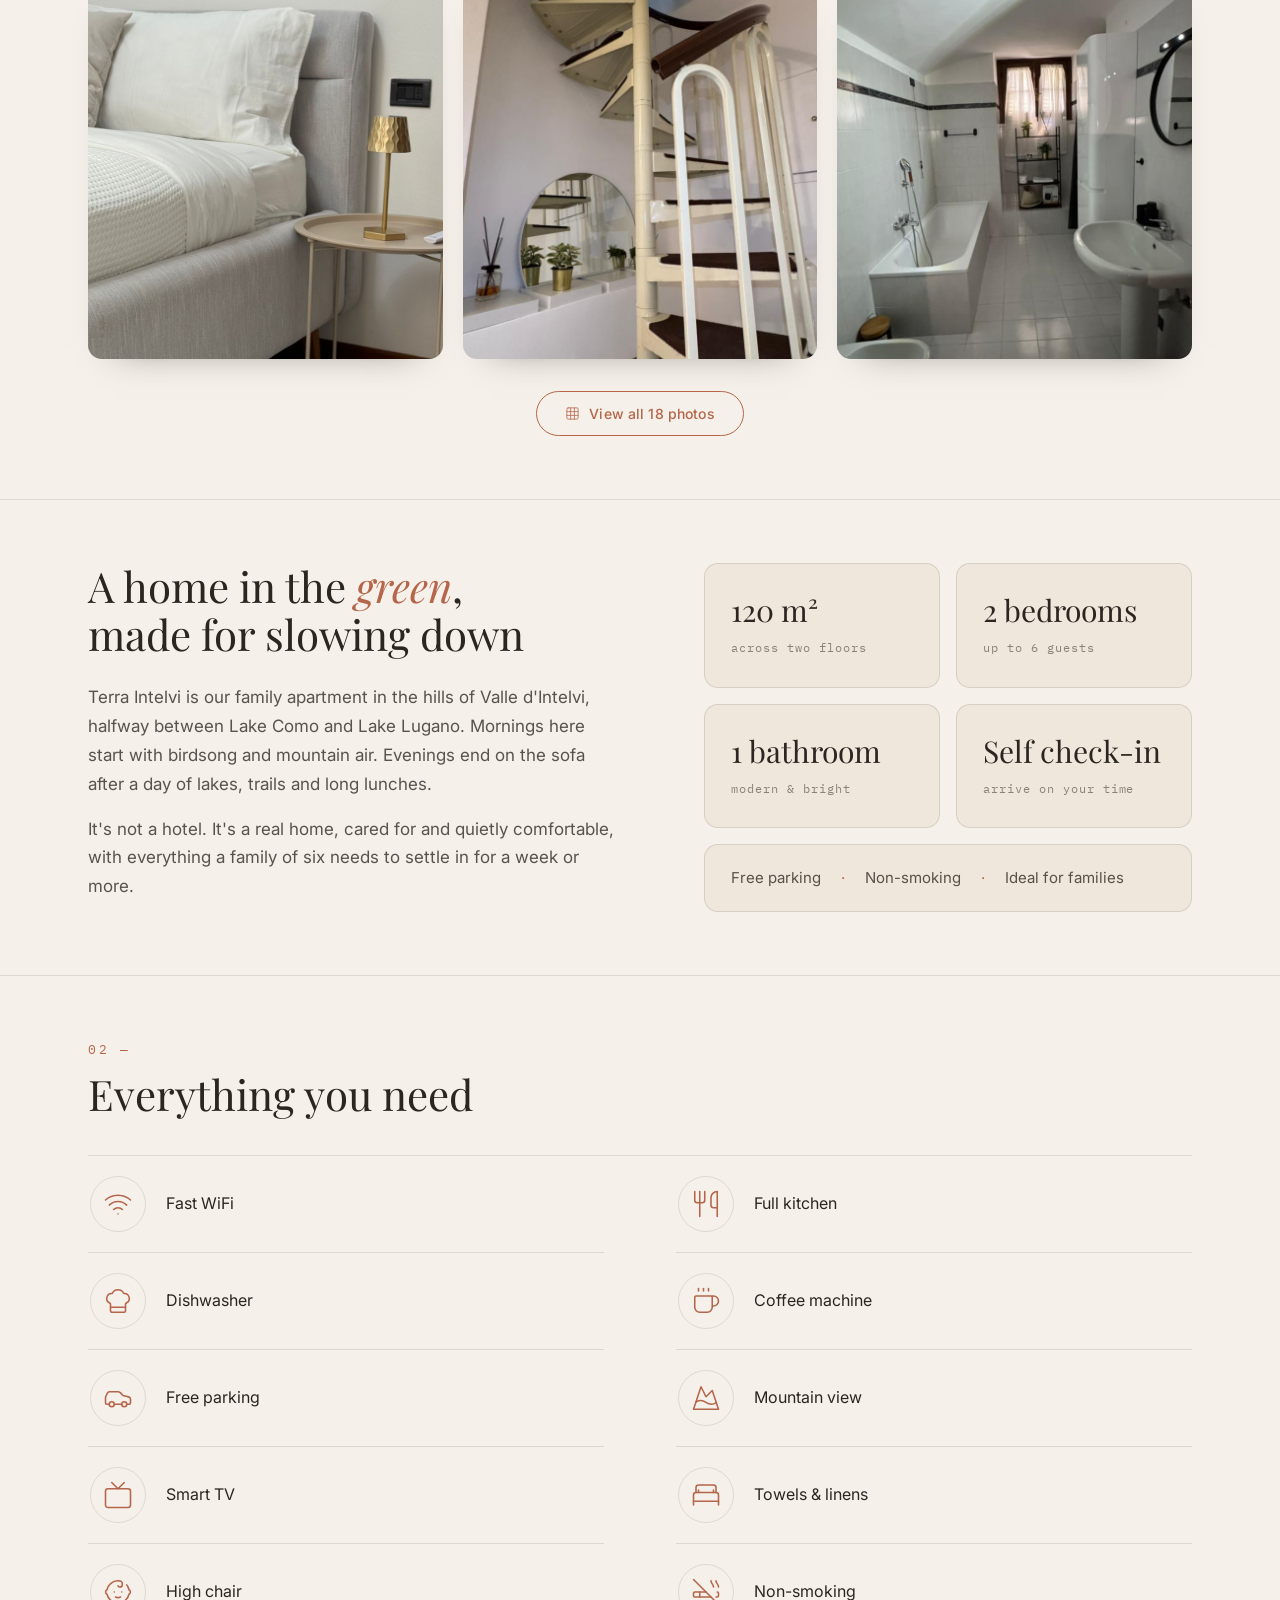
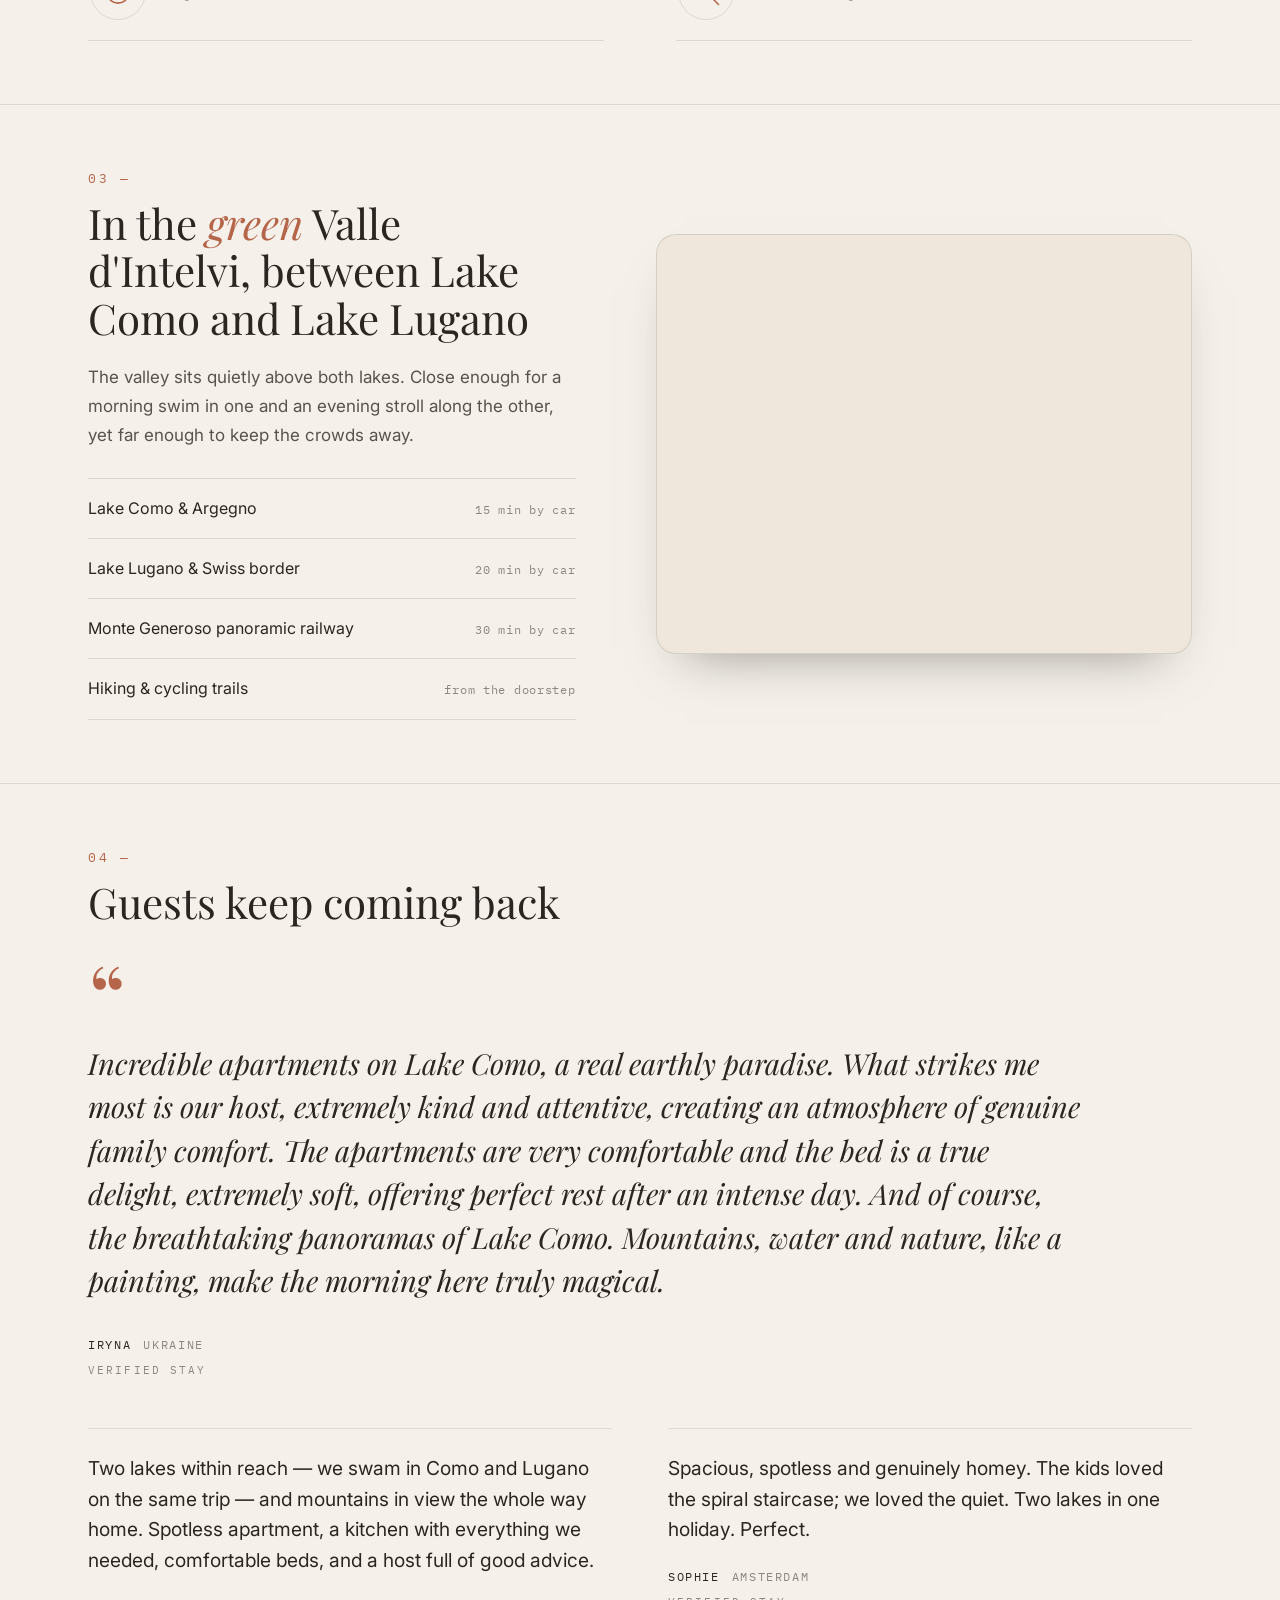
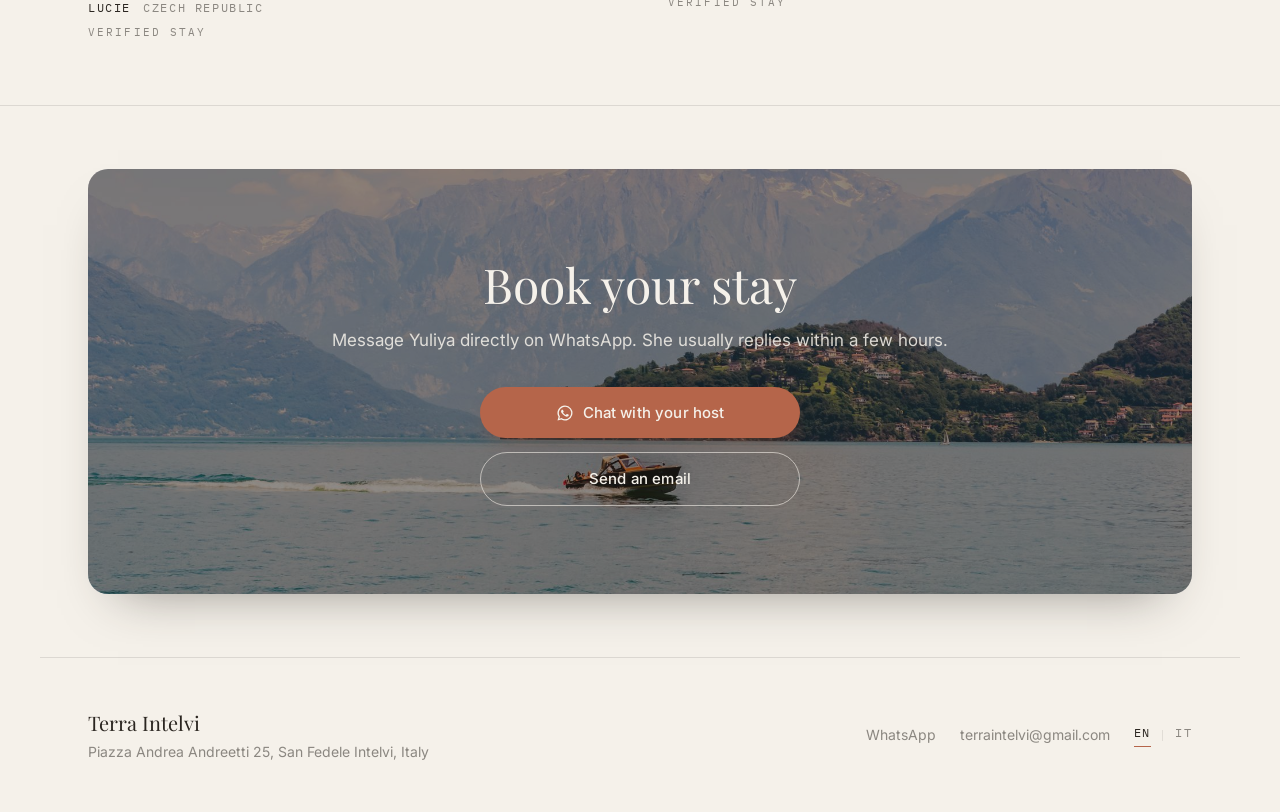
==== commit 5cfd33ce: "Final cleanup: fix og:image, remove stale placeholder file, improve gallery alt text - og:image now " ====
--- a/Terra Intelvi Landing Page/site/index.html
+++ b/Terra Intelvi Landing Page/site/index.html
@@ -4,13 +4,13 @@
   <meta charset="UTF-8">
   <meta name="viewport" content="width=device-width, initial-scale=1.0">
   <title>Terra Intelvi — Apartment in Valle d'Intelvi, near Lake Como</title>
-  <meta name="description" content="A calm 120m² family apartment between Lake Como and Lake Lugano. Two bedrooms, up to six guests, warm welcome.">
+  <meta name="description" content="A calm 120m² family apartment between Lake Como and Lake Lugano. Two bedrooms, up to 6 guests, warm welcome.">
   <meta name="google-site-verification" content="zpuRRS3Jcu4MTK29QXuSIWOsKCP_oNe7l4B52bhbvH0" />
   <!-- Open Graph for link previews (WhatsApp, iMessage, etc.) -->
   <meta property="og:type" content="website">
   <meta property="og:title" content="Terra Intelvi — Apartment in Valle d'Intelvi, near Lake Como">
-  <meta property="og:description" content="A calm 120m² family apartment between Lake Como and Lake Lugano. Two bedrooms, up to six guests, warm welcome.">
-  <meta property="og:image" content="images/stock/hero-lake.jpg">
+  <meta property="og:description" content="A calm 120m² family apartment between Lake Como and Lake Lugano. Two bedrooms, up to 6 guests, warm welcome.">
+  <meta property="og:image" content="images/stock/hero-main.jpg">
   <!-- Favicon: warm paper background, clay TI monogram -->
   <link rel="icon" href="data:image/svg+xml,%3Csvg xmlns='http://www.w3.org/2000/svg' viewBox='0 0 64 64'%3E%3Crect width='64' height='64' rx='14' fill='%23F5F1EA'/%3E%3Ctext x='32' y='43' text-anchor='middle' font-family='Georgia,serif' font-size='30' fill='%23B5654A'%3ETI%3C/text%3E%3C/svg%3E">
   <link rel="preconnect" href="https://fonts.googleapis.com">
--- a/Terra Intelvi Landing Page/site/styles.css
+++ b/Terra Intelvi Landing Page/site/styles.css
@@ -334,7 +334,7 @@
    page edge. Width only: no height, no clip-path, nothing below 1224px. */
 @media (min-width: 1224px) {
   .hero__figure {
-    --hero-frame-w: min(93.75vw, 31.25vw + 900px, 1500px);
+    --hero-frame-w: min(93.75vw, 31.25vw + 900px, 1600px);
     margin-left: calc((100% - var(--hero-frame-w)) / 2);
     margin-right: calc((100% - var(--hero-frame-w)) / 2);
   }
@@ -356,22 +356,46 @@
   position: relative;
   width: 100%;
   height: 80vh;
-  max-height: min(768px, max(200px, calc(1.2 * (100vh - 400px))));
+  /* 788 -> 748 and -20px on the fold term: the frame gives back ~40px so more
+     of the page (and less of a close-up crop) shows on first load. */
+  max-height: min(748px, max(200px, calc(1.2 * (100vh - 400px) - 20px)));
   /* Organic wavy blob: irregular flowing edges on all four sides.
      No radius or shadow — a clip-path would crop both anyway. */
   clip-path: url(#heroWave);
   overflow: hidden;
   background: var(--card);
 }
-/* Oversized 6% top and bottom so the parallax shift never uncovers an edge */
+/* Oversized 20px top and bottom so the parallax shift never uncovers an edge;
+   the drift is capped at 18px in script.js to stay inside it. The slack used
+   to be 6% of the frame, which on a wide screen came to ~90px of extra height
+   the photo had to fill — and every one of those pixels is paid for sideways
+   by `cover`. A flat 20px is enough for the drift at any frame size and costs
+   the crop almost nothing. */
 .hero__figure-inner img {
   position: absolute;
-  top: -6%;
+  top: -20px;
   left: 0;
   width: 100%;
-  height: 112%;
+  height: calc(100% + 40px);
   object-fit: cover;
+  object-position: center 40%;
   will-change: transform;
+}
+
+/* The frame never grows taller than the 2.16:1 photo can fill. Desktop-only
+   because --hero-frame-w only exists there; past roughly width/2.15 (the
+   photo's own ratio, plus the 40px of parallax slack) `cover` starts eating
+   the sides, which is what had reduced the bedroom to a close-up of the duvet
+   on wide screens. Below ~1330px of frame width the fold budget above is still
+   the binding term, so laptops keep the height they had plus the 20px. */
+@media (min-width: 1224px) {
+  .hero__figure-inner {
+    max-height: min(
+      748px,
+      max(200px, calc(1.2 * (100vh - 400px) - 20px)),
+      calc(var(--hero-frame-w) / 2.15)
+    );
+  }
 }
 
 @media (max-width: 719px) {
@@ -404,6 +428,14 @@
     max-height: none;
     clip-path: url(#heroWaveTall);
   }
+  /* The phone crop was already right: hero-mob.jpg is portrait in a portrait
+     frame, so it keeps its original slack and a plain centred origin. Only the
+     landscape desktop pair needed retuning. */
+  .hero__figure-inner img {
+    top: -6%;
+    height: 112%;
+    object-position: center;
+  }
   .hero__figure { margin-top: 24px; }
 }
 
@@ -434,10 +466,14 @@
   cursor: default;
   box-shadow: 0 18px 34px -28px rgba(43, 38, 33, 0.55);
 }
+/* cover + centred origin everywhere: a photo is cropped to its cell, never
+   stretched, whatever the cell's proportions turn out to be. */
 .gallery__tile img {
+  display: block;
   width: 100%;
   height: 100%;
   object-fit: cover;
+  object-position: center;
   transition: transform 0.6s ease;
 }
 .gallery__tile::after {
@@ -482,20 +518,30 @@
 .gallery__extra.is-open .gallery__tile { opacity: 1; transform: none; }
 .gallery__tile--wide { grid-column: span 2; }
 
-/* Desktop: large kitchen tile left (full height), 2x2 verticals right */
+/* Desktop: a masonry-ish grid built out of the photos' own shapes.
+   All but one of the apartment photos are shot 9:16, so the row unit is half a
+   tile: a portrait photo takes two rows (341 x 380 in the 1104px column) and a
+   landscape one takes two columns (702 x 380). `cover` only shaves the edges
+   instead of throwing away half the frame — and nothing is ever stretched.
+      The row unit is 180px, down 18% from 220px: two tile rows of preview now
+   cost 780px instead of 940px, which is what brings the last row and the
+   "View all 18 photos" button onto the same screen.
+      The orientation classes are set from each file's own pixels in script.js;
+   .gallery__tile--large is the hand-placed kitchen tile in the preview. */
 @media (min-width: 720px) {
-  .gallery__preview {
-    grid-template-columns: 1.6fr 1fr 1fr;
-    grid-auto-rows: 250px;
-    gap: 20px;
-  }
-  .gallery__tile--large { grid-column: 1; grid-row: 1 / span 2; }
+  .gallery__preview,
   .gallery__extra-grid {
     grid-template-columns: repeat(3, 1fr);
-    grid-auto-rows: 250px;
+    grid-auto-rows: 180px;
+    grid-auto-flow: dense;
     gap: 20px;
-    padding-top: 20px;
-  }
+  }
+  .gallery__preview .gallery__tile,
+  .gallery__extra-grid .gallery__tile { grid-row: span 2; }
+  .gallery__tile.is-portrait { grid-column: span 1; grid-row: span 2; }
+  .gallery__tile.is-landscape,
+  .gallery__tile--large { grid-column: span 2; grid-row: span 2; }
+  .gallery__extra-grid { padding-top: 20px; }
 }
 
 /* ==========================================================================
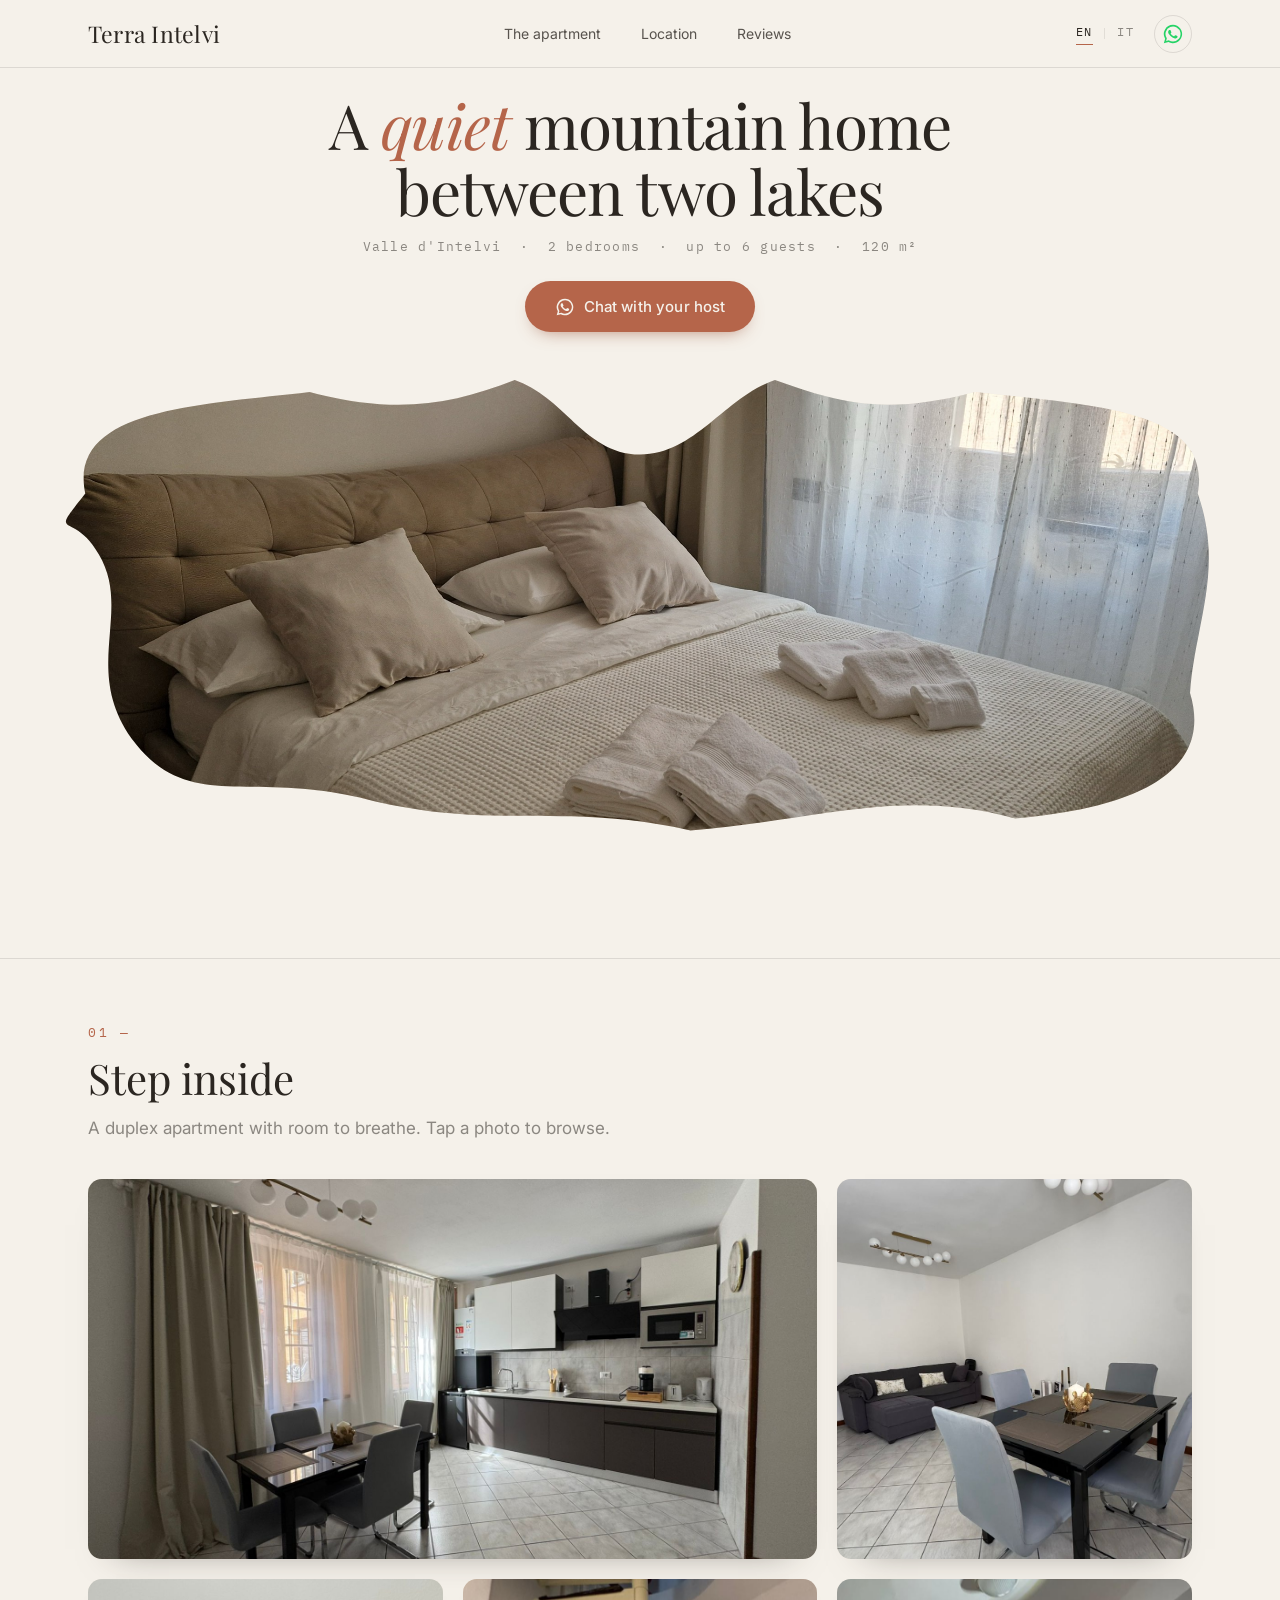
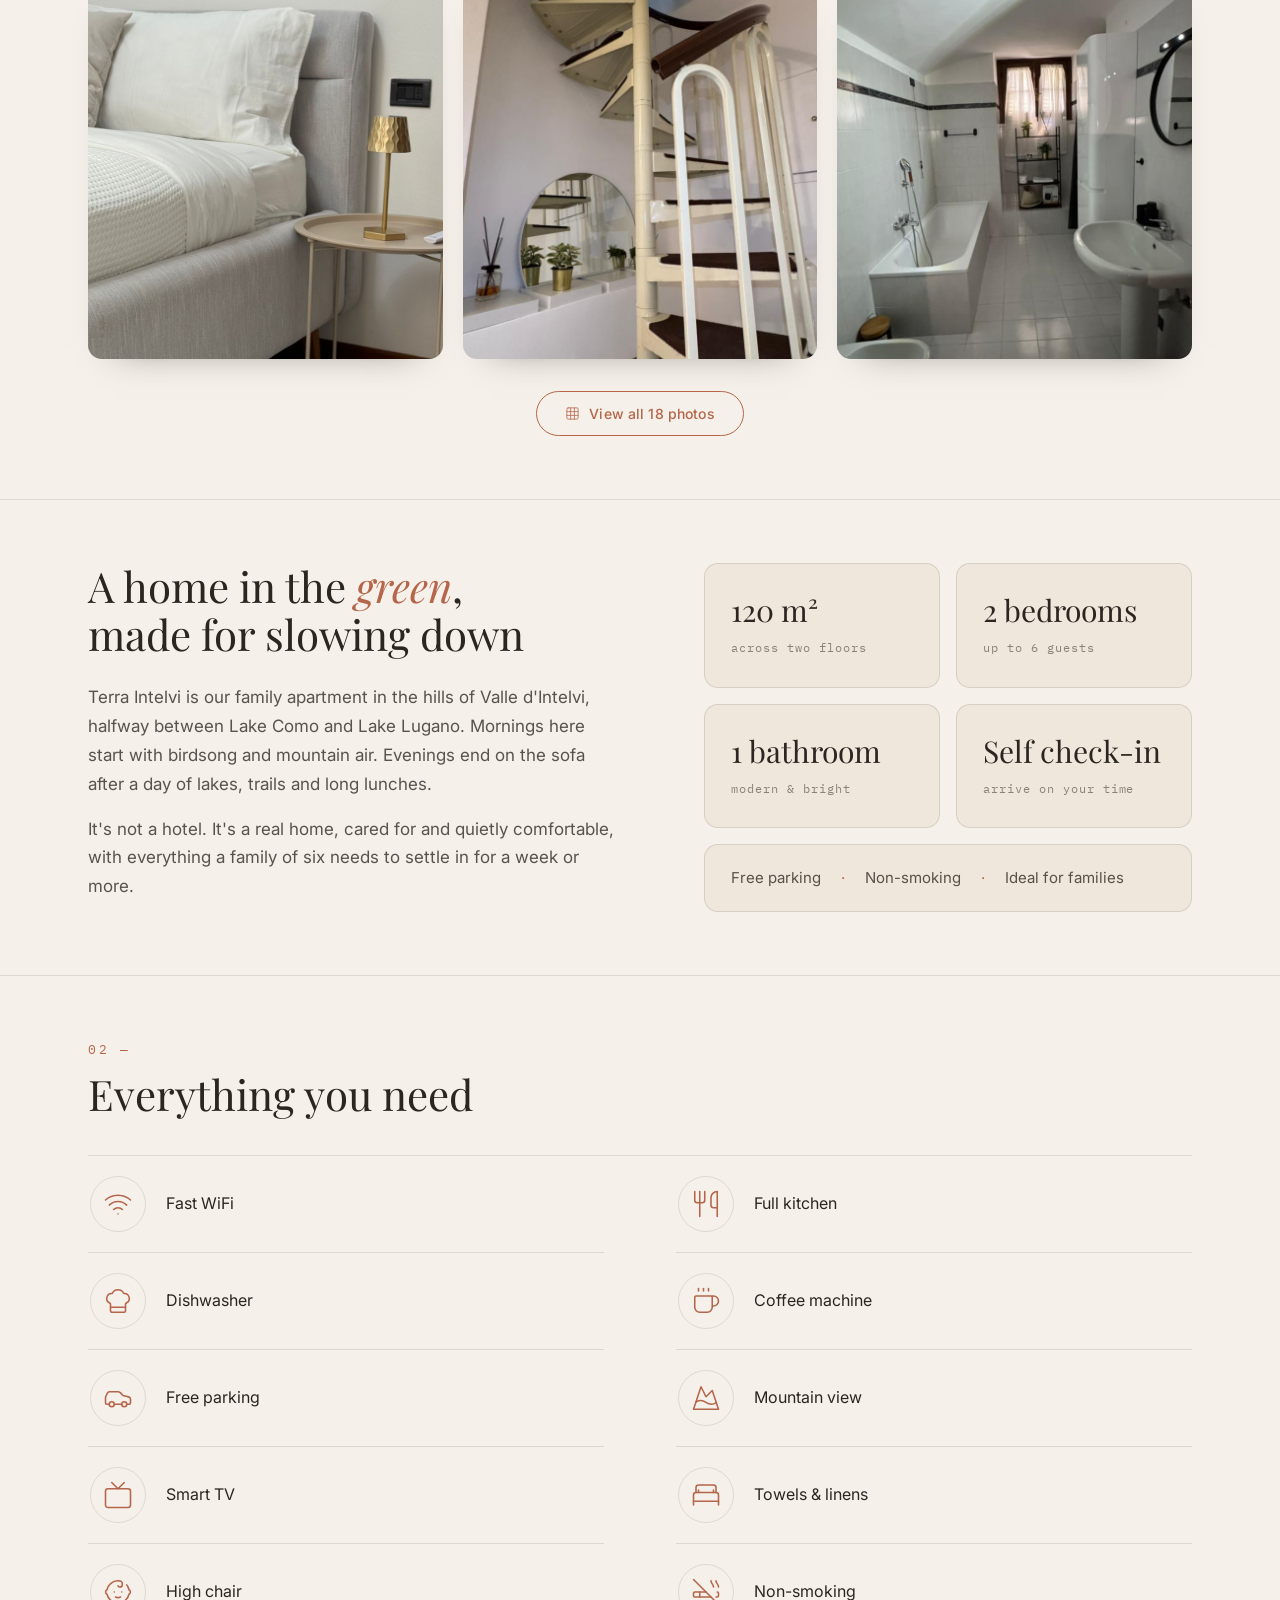
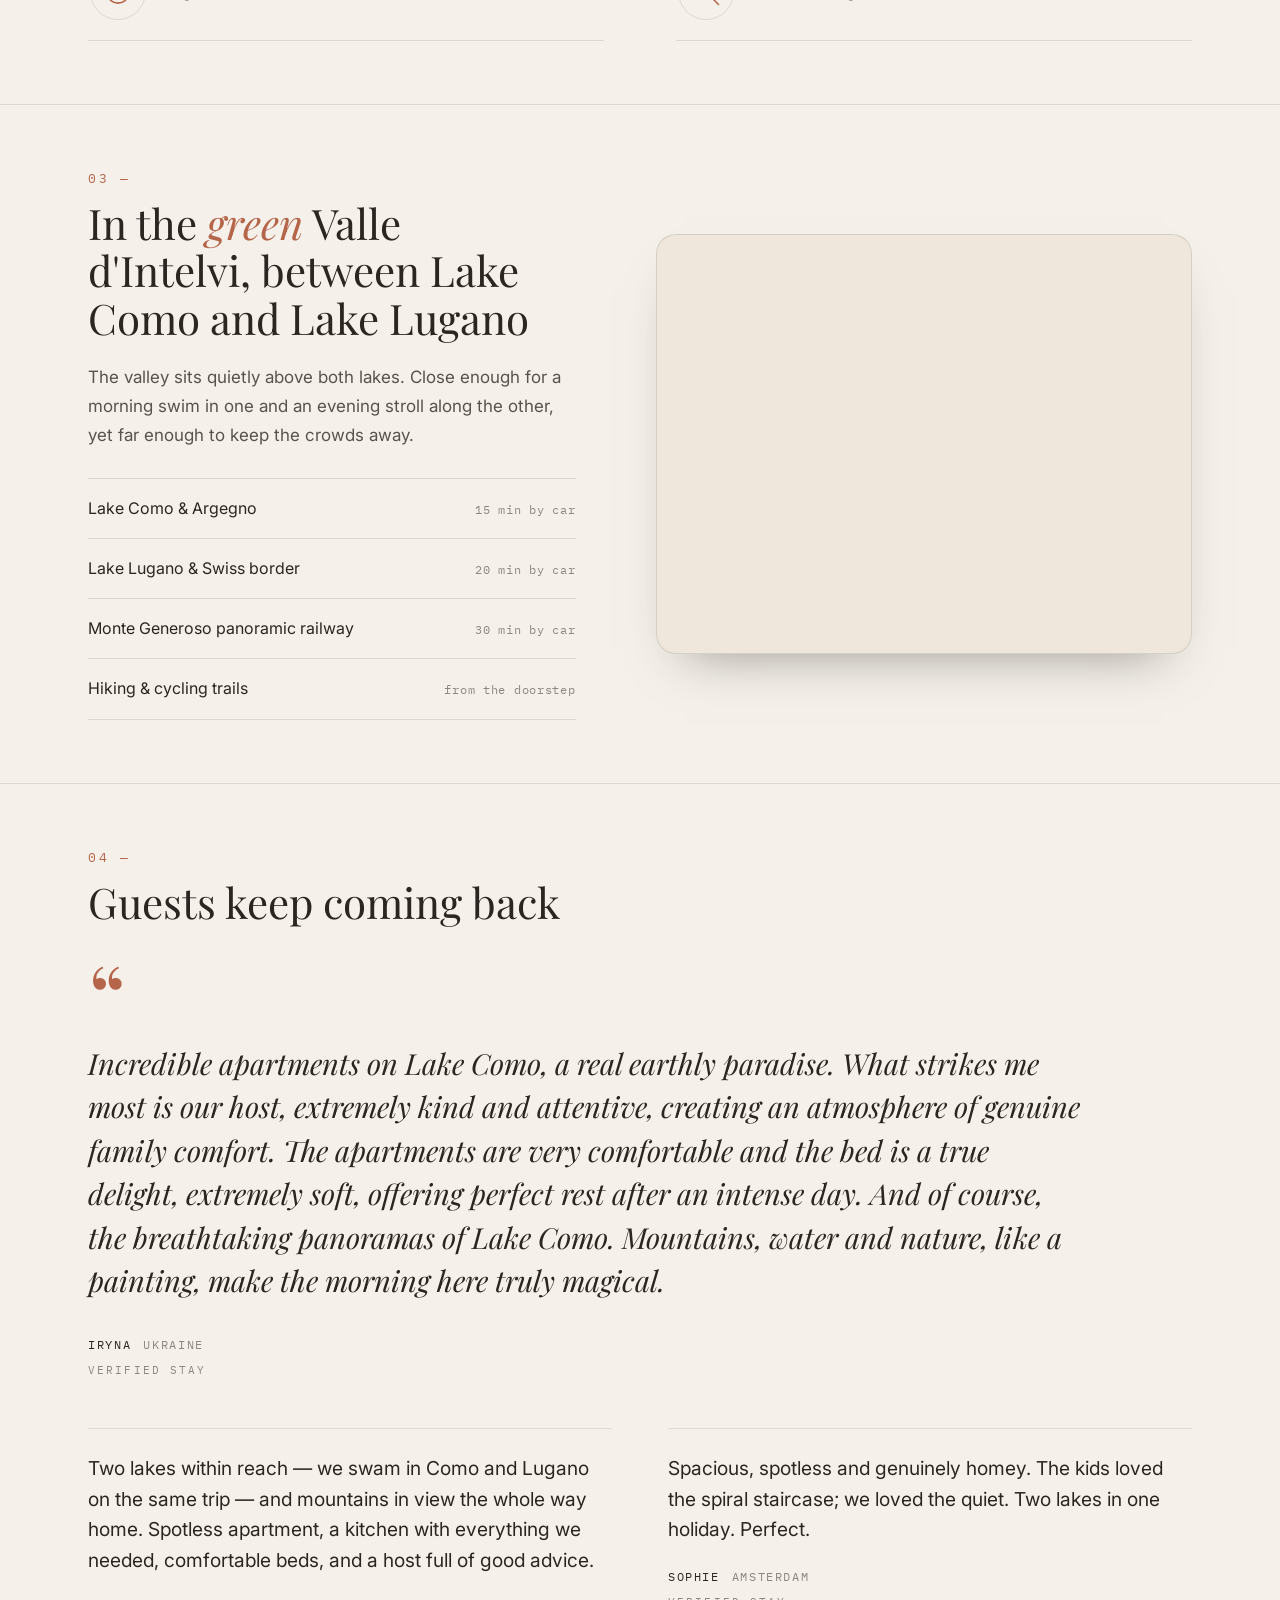
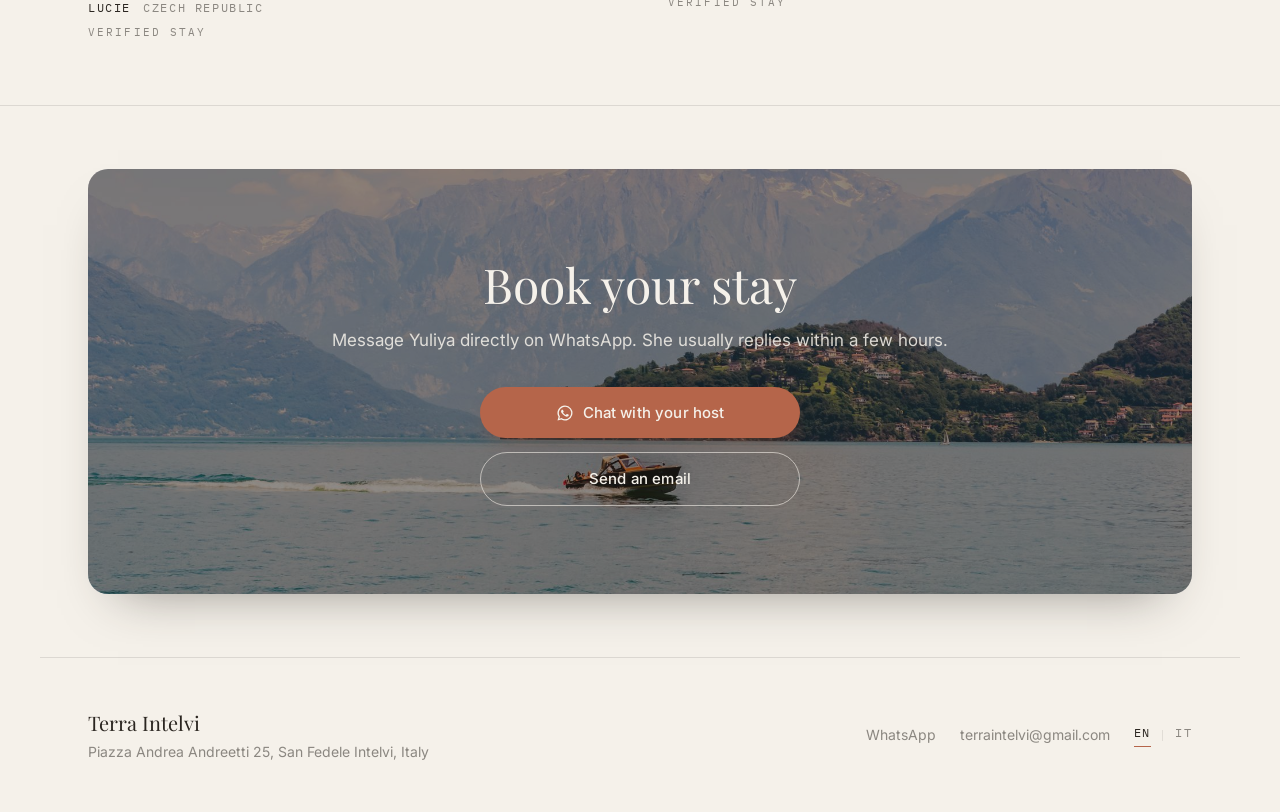
==== commit c5f50aeb: "Update meta descriptions with SEO-optimized text Co-Authored-By: Claude Haiku 4.5 <noreply@anthropic" ====
--- a/Terra Intelvi Landing Page/site/index.html
+++ b/Terra Intelvi Landing Page/site/index.html
@@ -4,12 +4,12 @@
   <meta charset="UTF-8">
   <meta name="viewport" content="width=device-width, initial-scale=1.0">
   <title>Terra Intelvi — Apartment in Valle d'Intelvi, near Lake Como</title>
-  <meta name="description" content="A calm 120m² family apartment between Lake Como and Lake Lugano. Two bedrooms, up to 6 guests, warm welcome.">
+  <meta name="description" content="Rent a family apartment near Lake Como & Lake Lugano. 120m², 2 bedrooms, up to 6 guests, mountain views, free parking. Valle d'Intelvi, Italy. Book direct.">
   <meta name="google-site-verification" content="zpuRRS3Jcu4MTK29QXuSIWOsKCP_oNe7l4B52bhbvH0" />
   <!-- Open Graph for link previews (WhatsApp, iMessage, etc.) -->
   <meta property="og:type" content="website">
   <meta property="og:title" content="Terra Intelvi — Apartment in Valle d'Intelvi, near Lake Como">
-  <meta property="og:description" content="A calm 120m² family apartment between Lake Como and Lake Lugano. Two bedrooms, up to 6 guests, warm welcome.">
+  <meta property="og:description" content="Rent a family apartment near Lake Como & Lake Lugano. 120m², 2 bedrooms, up to 6 guests, mountain views, free parking. Valle d'Intelvi, Italy. Book direct.">
   <meta property="og:image" content="images/stock/hero-main.jpg">
   <!-- Favicon: warm paper background, clay TI monogram -->
   <link rel="icon" href="data:image/svg+xml,%3Csvg xmlns='http://www.w3.org/2000/svg' viewBox='0 0 64 64'%3E%3Crect width='64' height='64' rx='14' fill='%23F5F1EA'/%3E%3Ctext x='32' y='43' text-anchor='middle' font-family='Georgia,serif' font-size='30' fill='%23B5654A'%3ETI%3C/text%3E%3C/svg%3E">
